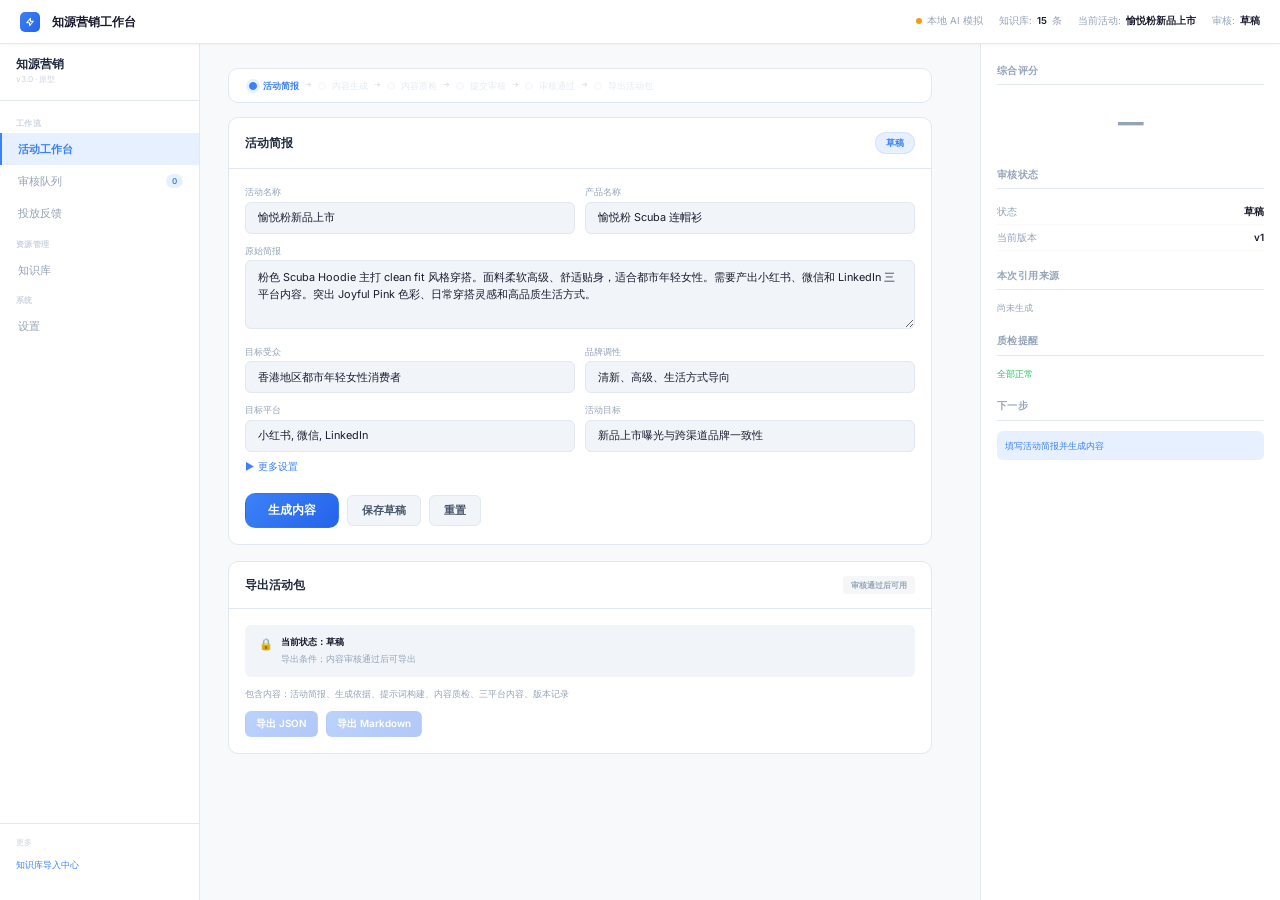
==== index.html @ 6d4da7ae "Add quality optimization regeneration workflow - Show low-score guidance when generated content scor" ====
<!DOCTYPE html>
<html lang="zh-CN">
<head>
    <meta charset="UTF-8">
    <meta name="viewport" content="width=device-width, initial-scale=1.0">
    <title>知源营销工作台</title>
    <link rel="preconnect" href="https://fonts.googleapis.com">
    <link rel="preconnect" href="https://fonts.gstatic.com" crossorigin>
    <link href="https://fonts.googleapis.com/css2?family=Inter:wght@300;400;500;600;700;800&display=swap" rel="stylesheet">
    <style>
        *,*::before,*::after{box-sizing:border-box;margin:0;padding:0}
        html{scroll-behavior:smooth}
        body{font-family:'Inter',-apple-system,BlinkMacSystemFont,'PingFang SC','Microsoft YaHei',sans-serif;background:#F8F9FB;color:#1A1A2E;line-height:1.5;-webkit-font-smoothing:antialiased;overflow-x:hidden}
        :root{
            --accent:#3B82F6;--accent-glow:rgba(59,130,246,.12);--accent2:#22C55E;--warn:#F59E0B;--danger:#EF4444;
            --surface:#FFFFFF;--surface2:#F1F5F9;--surface3:#E8ECF1;
            --border:#E2E8F0;--border2:#CBD5E1;
            --text:#1A1A2E;--text2:#475569;--text3:#94A3B8;--text4:#CBD5E1;
            --radius:10px;--radius-sm:6px;--trans:.18s ease;
            --sidebar-w:200px;--topbar-h:44px
        }
        ::-webkit-scrollbar{width:5px}::-webkit-scrollbar-track{background:transparent}::-webkit-scrollbar-thumb{background:#CBD5E1;border-radius:3px}

        /* 布局 */
        .app{display:flex;min-height:100vh}
        .sidebar{width:var(--sidebar-w);background:var(--surface);border-right:1px solid var(--border);position:fixed;top:var(--topbar-h);left:0;bottom:0;z-index:50;overflow-y:auto;padding:12px 0;display:flex;flex-direction:column}
        .main-area{margin-left:var(--sidebar-w);margin-top:var(--topbar-h);flex:1;min-height:calc(100vh - var(--topbar-h));display:flex}
        .workspace{flex:1;padding:24px 28px;overflow-y:auto;max-width:calc(100vw - var(--sidebar-w) - 320px)}
        .right-panel{width:300px;background:var(--surface);border-left:1px solid var(--border);padding:20px 16px;overflow-y:auto;position:fixed;top:var(--topbar-h);right:0;bottom:0;z-index:50}

        /* 顶栏 */
        .topbar{position:fixed;top:0;left:0;right:0;height:var(--topbar-h);background:rgba(255,255,255,.94);backdrop-filter:blur(12px);border-bottom:1px solid var(--border);box-shadow:0 1px 3px rgba(0,0,0,.04);z-index:100;display:flex;align-items:center;padding:0 20px;justify-content:space-between}
        .topbar-left{display:flex;align-items:center;gap:12px}
        .topbar-logo{width:20px;height:20px;border-radius:5px;background:linear-gradient(135deg,#3B82F6,#2563EB);display:flex;align-items:center;justify-content:center;flex-shrink:0}
        .topbar-title{font-size:.75rem;font-weight:700;color:#1A1A2E;white-space:nowrap}
        .topbar-stat{font-size:.6rem;color:var(--text3);display:flex;align-items:center;gap:5px;white-space:nowrap}
        .topbar-stat b{color:var(--text);font-weight:600}
        .dot{width:6px;height:6px;border-radius:50%;flex-shrink:0}
        .dot.green{background:var(--accent2)}.dot.yellow{background:var(--warn)}.dot.blue{background:var(--accent)}

        /* 侧边栏 */
        .sidebar-brand{padding:0 16px 14px;border-bottom:1px solid var(--border);margin-bottom:8px}
        .sidebar-brand .name{font-size:.72rem;font-weight:700;color:#1E293B}
        .sidebar-brand .ver{font-size:.52rem;color:var(--text4)}
        .nav-section-label{font-size:.5rem;color:var(--text4);text-transform:uppercase;letter-spacing:.06em;padding:8px 16px 4px;font-weight:600}
        .nav-item{display:flex;align-items:center;gap:8px;padding:8px 16px;font-size:.68rem;color:var(--text3);cursor:pointer;transition:all var(--trans);border-left:2px solid transparent;user-select:none;text-decoration:none}
        .nav-item:hover{color:var(--text);background:rgba(0,0,0,.03)}
        .nav-item.active{color:var(--accent);background:var(--accent-glow);border-left-color:var(--accent);font-weight:600}
        .nav-badge{font-size:.5rem;background:var(--accent-glow);color:var(--accent);padding:1px 6px;border-radius:8px;margin-left:auto;font-weight:600}

        /* 卡片 */
        .card{background:var(--surface);border:1px solid var(--border);border-radius:var(--radius);margin-bottom:16px}
        .card-header{padding:14px 16px;border-bottom:1px solid var(--border);display:flex;align-items:center;justify-content:space-between;gap:10px}
        .card-title{font-size:.72rem;font-weight:700;color:#1E293B}
        .card-subtitle{font-size:.58rem;color:var(--text3)}
        .card-body{padding:16px}

        /* 按钮 */
        .btn{display:inline-flex;align-items:center;gap:5px;padding:7px 14px;border-radius:var(--radius-sm);font-size:.68rem;font-weight:600;cursor:pointer;border:1px solid var(--border);background:var(--surface2);color:var(--text2);transition:all var(--trans);font-family:inherit;white-space:nowrap}
        .btn:hover{border-color:var(--border2);color:#1E293B}
        .btn-primary{background:linear-gradient(135deg,#3B82F6,#2563EB);border-color:transparent;color:#fff}
        .btn-primary:hover{box-shadow:0 4px 16px rgba(59,130,246,.3)}
        .btn-green{background:linear-gradient(135deg,#22C55E,#16A34A);border-color:transparent;color:#fff}
        .btn-green:hover{box-shadow:0 4px 16px rgba(34,197,94,.3)}
        .btn-danger{background:rgba(239,68,68,.08);border-color:rgba(239,68,68,.15);color:#EF4444}
        .btn-danger:hover{background:rgba(239,68,68,.15);color:#DC2626}
        .btn-sm{padding:5px 10px;font-size:.62rem}
        .btn:disabled{opacity:.35;pointer-events:none}

        /* 输入框 */
        .inp{width:100%;background:var(--surface2);border:1px solid var(--border);border-radius:var(--radius-sm);padding:8px 12px;font-size:.68rem;color:var(--text);font-family:inherit;outline:none;transition:all var(--trans)}
        .inp:focus{border-color:var(--accent);box-shadow:0 0 0 3px var(--accent-glow)}
        .inp::placeholder{color:var(--text4)}
        textarea.inp{resize:vertical;line-height:1.55}
        select.inp{cursor:pointer}

        /* 标签 */
        .pill{display:inline-flex;align-items:center;gap:4px;padding:3px 10px;border-radius:12px;font-size:.58rem;font-weight:600}
        .pill-green{color:var(--accent2);background:rgba(34,197,94,.08);border:1px solid rgba(34,197,94,.12)}
        .pill-yellow{color:var(--warn);background:rgba(245,158,11,.08);border:1px solid rgba(245,158,11,.12)}
        .pill-red{color:var(--danger);background:rgba(239,68,68,.08);border:1px solid rgba(239,68,68,.12)}
        .pill-blue{color:var(--accent);background:var(--accent-glow);border:1px solid rgba(59,130,246,.12)}

        /* 统计 */
        .stat-grid{display:grid;grid-template-columns:repeat(4,1fr);gap:10px}
        .stat-card{background:var(--surface2);border:1px solid var(--border);border-radius:var(--radius-sm);padding:12px;text-align:center}
        .stat-val{font-size:1.3rem;font-weight:800}
        .stat-lbl{font-size:.52rem;color:var(--text3);text-transform:uppercase;letter-spacing:.04em;margin-top:2px}

        /* ========== 平台化输出卡片 ========== */
        .output-grid{display:grid;grid-template-columns:repeat(3,1fr);gap:14px}

        /* 小红书 - 笔记卡片 */
        .plat-card{border-radius:var(--radius);overflow:hidden;border:1px solid var(--border);background:var(--surface);transition:all var(--trans)}
        .plat-card:hover{border-color:var(--border2);box-shadow:0 2px 12px rgba(0,0,0,.04)}
        .plat-card-xhs{border-top:3px solid #FF2442}
        .plat-card-wx{border-top:3px solid #07C160}
        .plat-card-li{border-top:3px solid #0A66C2}
        .plat-hd{display:flex;align-items:center;gap:8px;padding:12px 14px 8px;font-size:.68rem;font-weight:700}
        .plat-badge{font-size:.5rem;padding:2px 6px;border-radius:4px;font-weight:600}
        .plat-card-xhs .plat-badge{background:rgba(255,36,66,.08);color:#FF6B81}
        .plat-card-wx .plat-badge{background:rgba(7,193,96,.08);color:#34D058}
        .plat-card-li .plat-badge{background:rgba(10,102,194,.08);color:#58A6FF}
        .plat-body{padding:6px 14px 12px;font-size:.62rem;line-height:1.65;color:var(--text2)}
        .plat-title{font-size:.75rem;font-weight:700;color:#1E293B;margin-bottom:8px;line-height:1.35}
        .plat-text{white-space:pre-line}
        .plat-tags{display:flex;flex-wrap:wrap;gap:4px;margin-top:10px;padding-top:10px;border-top:1px solid var(--border)}
        .plat-tags span{font-size:.5rem;padding:2px 7px;border-radius:4px}
        .plat-card-xhs .plat-tags span{color:#FF6B81;background:rgba(255,36,66,.05)}
        .plat-card-wx .plat-tags span{color:#34D058;background:rgba(7,193,96,.05)}
        .plat-card-li .plat-tags span{color:#58A6FF;background:rgba(10,102,194,.05)}
        .plat-ft{padding:8px 14px;border-top:1px solid var(--border);font-size:.52rem;color:var(--text4);display:flex;justify-content:space-between;align-items:center}

        /* 微信特有 - 导读样式 */
        .plat-lead{font-size:.58rem;color:var(--text3);font-style:italic;margin-bottom:8px;padding:6px 8px;background:var(--surface2);border-radius:4px;border-left:2px solid #07C160}

        /* 证据表格 */
        .ev-table{width:100%;font-size:.58rem;border-collapse:collapse}
        .ev-table th{text-align:left;padding:6px 8px;color:var(--text3);font-weight:600;border-bottom:1px solid var(--border);font-size:.52rem;text-transform:uppercase;letter-spacing:.03em;background:var(--surface2)}
        .ev-table td{padding:6px 8px;border-bottom:1px solid rgba(0,0,0,.04);color:var(--text2)}
        .ev-table tr:hover td{background:rgba(0,0,0,.015)}
        .ev-cat{display:inline-block;padding:1px 6px;border-radius:3px;font-size:.5rem;font-weight:600}

        /* 时间线 */
        .tl-item{display:flex;gap:10px;padding:8px 0;border-bottom:1px solid rgba(0,0,0,.04);font-size:.6rem}
        .tl-time{color:var(--text4);min-width:42px;font-family:monospace}
        .tl-msg{color:var(--text2);flex:1}

        /* 右侧面板 */
        .rp-section{margin-bottom:18px}
        .rp-title{font-size:.6rem;font-weight:700;color:var(--text3);text-transform:uppercase;letter-spacing:.05em;margin-bottom:10px;padding-bottom:6px;border-bottom:1px solid var(--border)}
        .rp-row{display:flex;justify-content:space-between;align-items:center;padding:5px 0;font-size:.62rem;border-bottom:1px solid rgba(0,0,0,.02)}
        .rp-label{color:var(--text3)}.rp-value{color:var(--text);font-weight:600}
        .rp-score-lg{font-size:1.6rem;font-weight:800;text-align:center;padding:8px 0}
        .rp-advice{font-size:.56rem;color:var(--accent);padding:8px;background:var(--accent-glow);border-radius:6px;line-height:1.5;margin-top:8px}

        /* 内容质检 - 处理结果表格 */
        .gr-table{width:100%;font-size:.58rem;border-collapse:collapse}
        .gr-table th{text-align:left;padding:6px 8px;color:var(--text3);font-weight:600;border-bottom:1px solid var(--border);font-size:.5rem;text-transform:uppercase;letter-spacing:.03em;background:var(--surface2)}
        .gr-table td{padding:7px 8px;border-bottom:1px solid rgba(0,0,0,.04);color:var(--text2);line-height:1.45}
        .gr-sev{display:inline-block;padding:2px 6px;border-radius:3px;font-size:.48rem;font-weight:700}
        .gr-sev-high{background:rgba(239,68,68,.1);color:#EF4444}
        .gr-sev-mid{background:rgba(245,158,11,.1);color:#F59E0B}
        .gr-sev-low{background:rgba(59,130,246,.1);color:#3B82F6}
        .gr-status{display:inline-block;padding:2px 6px;border-radius:3px;font-size:.48rem;font-weight:600}
        .gr-status-resolved{background:rgba(34,197,94,.08);color:#22C55E}
        .gr-status-mitigated{background:rgba(245,158,11,.08);color:#F59E0B}
        .gr-status-high{background:rgba(239,68,68,.08);color:#EF4444}

        /* Prompt 面板 */
        .prompt-block{background:rgba(0,0,0,.03);border:1px solid var(--border);border-radius:var(--radius-sm);padding:12px 14px;font-family:'SF Mono','Fira Code',monospace;font-size:.6rem;line-height:1.7;color:var(--text3);max-height:300px;overflow-y:auto;white-space:pre-wrap}

        /* 视觉占位 */
        .vis-sim-badge{display:inline-block;padding:3px 8px;border-radius:4px;font-size:.48rem;font-weight:600;background:rgba(59,130,246,.08);color:#60A5FA;border:1px solid rgba(59,130,246,.15)}
        .vis-placeholder{border-radius:var(--radius-sm);background:linear-gradient(135deg,var(--surface2),var(--surface3));display:flex;align-items:center;justify-content:center;aspect-ratio:3/4;overflow:hidden;position:relative;margin-bottom:10px}
        .vis-placeholder.wide{aspect-ratio:16/9}
        .vis-inner{text-align:center;padding:20px}
        .vis-svg{width:60px;height:60px;margin:0 auto 10px;opacity:.25}
        .vis-label{font-size:.6rem;font-weight:600;color:var(--text3)}
        .vis-desc{font-size:.5rem;color:var(--text4);margin-top:4px}

        /* Toast */
        .toast{position:fixed;bottom:24px;left:50%;transform:translateX(-50%);background:#1E293B;color:#F1F5F9;border:1px solid var(--border);padding:10px 22px;border-radius:8px;font-size:.72rem;font-weight:500;z-index:999;box-shadow:0 8px 28px rgba(0,0,0,.4);animation:toastIn .3s ease}
        @keyframes toastIn{from{opacity:0;transform:translateX(-50%) translateY(12px)}to{opacity:1;transform:translateX(-50%) translateY(0)}}

        .hidden{display:none!important}

        /* 折叠面板 */
        .collapse-toggle{cursor:pointer;display:flex;align-items:center;gap:6px;font-size:.65rem;font-weight:600;color:var(--accent);padding:8px 0;user-select:none;transition:color var(--trans)}
        .collapse-toggle:hover{color:#2563EB}
        .collapse-toggle .arrow{transition:transform .2s ease;font-size:.5rem}
        .collapse-toggle.open .arrow{transform:rotate(90deg)}
        .collapse-content{max-height:0;overflow:hidden;transition:max-height .3s ease}
        .collapse-content.open{max-height:2000px}

        /* 更多设置 */
        .more-settings-toggle{font-size:.62rem;color:var(--accent);cursor:pointer;user-select:none;padding:6px 0;display:inline-flex;align-items:center;gap:4px;font-weight:500}
        .more-settings-toggle:hover{color:#2563EB}

        /* 响应式 */
        @media(max-width:1200px){
            .right-panel{transform:translateX(100%);transition:transform .3s ease}
            .right-panel.drawer-open{transform:translateX(0);z-index:150}
            .workspace{max-width:100%}
            .drawer-toggle-btn{display:inline-flex!important}
        }
        @media(max-width:768px){
            .sidebar{display:none}.main-area{margin-left:0}.workspace{padding:16px}
            .output-grid{grid-template-columns:1fr}.stat-grid{grid-template-columns:repeat(2,1fr)}
            .drawer-toggle-btn{display:inline-flex!important}
        }
        .drawer-toggle-btn{display:none;position:fixed;bottom:16px;right:16px;z-index:140;background:var(--accent);color:#fff;border:none;border-radius:20px;padding:10px 18px;font-size:.62rem;font-weight:700;cursor:pointer;box-shadow:0 4px 20px rgba(59,130,246,.3);font-family:inherit}
        .drawer-overlay{display:none;position:fixed;top:0;left:0;right:0;bottom:0;background:rgba(0,0,0,.5);z-index:145}
        .drawer-overlay.open{display:block}

        /* 摘要卡 */
        .summary-strip{display:flex;gap:12px;padding:10px 14px;background:var(--surface2);border-radius:var(--radius-sm);font-size:.6rem;color:var(--text2);align-items:center;flex-wrap:wrap}
        .summary-strip b{color:var(--text)}
        .ev-summary-tag{display:inline-flex;align-items:center;gap:4px}
        .ev-summary-tag b{font-weight:600}
        .ev-summary-sep{color:var(--text4)}

        /* ========== 流程状态条 ========== */
        .flow-bar{display:flex;align-items:center;gap:0;padding:10px 16px;background:var(--surface);border:1px solid var(--border);border-radius:var(--radius);margin-bottom:14px;overflow-x:auto}
        .flow-step{display:flex;align-items:center;gap:6px;white-space:nowrap;font-size:.56rem;color:var(--text4);font-weight:500;padding:0 4px}
        .flow-step .flow-dot{width:8px;height:8px;border-radius:50%;flex-shrink:0;border:1.5px solid var(--border2);background:var(--surface2)}
        .flow-step.done .flow-dot{background:var(--accent2);border-color:var(--accent2)}
        .flow-step.current .flow-dot{background:var(--accent);border-color:var(--accent);box-shadow:0 0 0 3px var(--accent-glow);animation:pulse-dot 1.5s ease infinite}
        .flow-step.current{color:var(--accent);font-weight:700}
        .flow-step.done{color:var(--text2)}
        .flow-step.locked .flow-dot{background:var(--surface2);border-color:var(--border2);opacity:.5}
        .flow-step.locked{opacity:.5}
        @keyframes pulse-dot{0%,100%{box-shadow:0 0 0 3px var(--accent-glow)}50%{box-shadow:0 0 0 6px rgba(59,130,246,.06)}}
        .flow-arrow{color:var(--text4);font-size:.45rem;padding:0 2px;flex-shrink:0}

        /* ========== 提示条 / Alert Banner ========== */
        .alert-banner{display:flex;align-items:center;gap:12px;padding:12px 16px;border-radius:var(--radius-sm);margin-bottom:14px;font-size:.62rem;font-weight:500;line-height:1.5}
        .alert-banner.alert-info{background:rgba(59,130,246,.06);border:1px solid rgba(59,130,246,.15);color:#2563EB}
        .alert-banner.alert-warn{background:rgba(245,158,11,.06);border:1px solid rgba(245,158,11,.15);color:#D97706}
        .alert-banner.alert-success{background:rgba(34,197,94,.06);border:1px solid rgba(34,197,94,.15);color:#16A34A}
        .alert-banner.alert-danger{background:rgba(239,68,68,.06);border:1px solid rgba(239,68,68,.15);color:#DC2626}
        .alert-banner .alert-icon{font-size:.8rem;flex-shrink:0}
        .alert-banner .alert-text{flex:1}
        .alert-banner .alert-actions{display:flex;gap:6px;flex-shrink:0}

        /* ========== 审核操作区（嵌入式） ========== */
        .review-inline{border:1px solid var(--warn);border-left:3px solid var(--warn);background:rgba(245,158,11,.03);border-radius:var(--radius-sm);padding:14px 16px;margin-top:14px}
        .review-inline.approved{border-color:var(--accent2);border-left-color:var(--accent2);background:rgba(34,197,94,.03)}
        .review-inline.rejected{border-color:var(--danger);border-left-color:var(--danger);background:rgba(239,68,68,.03)}

        /* ========== 导出说明区 ========== */
        .export-condition{display:flex;align-items:flex-start;gap:8px;padding:10px 14px;background:var(--surface2);border-radius:var(--radius-sm);font-size:.58rem;color:var(--text3);margin-bottom:10px;line-height:1.6}
        .export-condition .ec-icon{font-size:.7rem;flex-shrink:0;margin-top:1px}
        .export-lock-badge{display:inline-flex;align-items:center;gap:4px;padding:3px 8px;border-radius:4px;font-size:.5rem;font-weight:600;background:rgba(148,163,184,.1);color:var(--text3);margin-left:8px}

        /* ========== 主按钮区域 ========== */
        .cta-bar{display:flex;gap:8px;align-items:center;flex-wrap:wrap;margin-top:14px}
        .btn-lg{padding:9px 22px;font-size:.72rem;font-weight:700;border-radius:var(--radius)}
    </style>
</head>
<body>
<div class="app" id="app">

<!-- ====== 顶栏：精简到4个关键信息 ====== -->
<header class="topbar">
    <div class="topbar-left">
        <div class="topbar-logo"><svg width="10" height="10" fill="none" stroke="#fff" stroke-width="2.5" viewBox="0 0 24 24"><path stroke-linecap="round" stroke-linejoin="round" d="M13 10V3L4 14h7v7l9-11h-7z"/></svg></div>
        <span class="topbar-title">知源营销工作台</span>
    </div>
    <div style="display:flex;align-items:center;gap:16px">
        <span class="topbar-stat"><span class="dot green" id="connDot"></span> <span id="connLabel">知识增强模式</span></span>
        <span class="topbar-stat">知识库: <b id="kbCount">30</b> 条</span>
        <span class="topbar-stat">当前活动: <b id="topCampaignName">愉悦粉新品上市</b></span>
        <span class="topbar-stat">审核: <b id="topReviewStatus">草稿</b></span>
    </div>
</header>

<!-- ====== 侧边导航：5个一级入口 ====== -->
<nav class="sidebar" id="sidebar">
    <div class="sidebar-brand"><div class="name">知源营销</div><div class="ver">v3.0 · 原型</div></div>

    <div class="nav-section-label">工作流</div>
    <div class="nav-item active" data-view="workspace">活动工作台</div>
    <div class="nav-item" data-view="review">审核队列<span class="nav-badge" id="reviewBadge">0</span></div>
    <div class="nav-item" data-view="performance">投放反馈</div>
    <div class="nav-section-label">资源管理</div>
    <div class="nav-item" data-view="knowledge">知识库</div>
    <div class="nav-section-label">系统</div>
    <div class="nav-item" data-view="settings">设置</div>

    <div style="margin-top:auto;padding:12px 16px;border-top:1px solid var(--border);">
        <div style="font-size:.5rem;color:var(--text4);margin-bottom:6px">更多</div>
        <a href="import.html" style="color:var(--accent);text-decoration:none;font-size:.58rem;font-weight:500;display:block;padding:4px 0">知识库导入中心</a>
    </div>
</nav>

<!-- ====== 主工作区 ====== -->
<div class="main-area">
<div class="workspace" id="workspace">

    <!-- ========== 视图：活动工作台（首屏） ========== -->
    <section id="view-workspace">

        <!-- 流程状态条 -->
        <div class="flow-bar" id="flowBar">
            <div class="flow-step current" data-step="brief"><span class="flow-dot"></span>活动简报</div><span class="flow-arrow">→</span>
            <div class="flow-step locked" data-step="generate"><span class="flow-dot"></span>内容生成</div><span class="flow-arrow">→</span>
            <div class="flow-step locked" data-step="quality"><span class="flow-dot"></span>内容质检</div><span class="flow-arrow">→</span>
            <div class="flow-step locked" data-step="review"><span class="flow-dot"></span>提交审核</div><span class="flow-arrow">→</span>
            <div class="flow-step locked" data-step="approve"><span class="flow-dot"></span>审核通过</div><span class="flow-arrow">→</span>
            <div class="flow-step locked" data-step="export"><span class="flow-dot"></span>导出活动包</div>
        </div>

        <!-- 生成后提示条 -->
        <div class="alert-banner alert-info" id="alertBanner" style="display:none">
            <span class="alert-icon">&#9432;</span>
            <div class="alert-text" id="alertText">内容已生成，正在等待提交审核。请先完成内容质检确认，再提交审核。审核通过后才可以导出活动包。</div>
            <div class="alert-actions" id="alertActions">
                <button class="btn btn-sm" onclick="document.getElementById('cardGuardrails').scrollIntoView({behavior:'smooth'})">查看内容质检</button>
                <button class="btn btn-primary btn-sm" onclick="submitForReview()" id="btnAlertSubmit">提交审核</button>
            </div>
        </div>

        <!-- 活动简报 - 精简字段 -->
        <div class="card">
            <div class="card-header"><span class="card-title">活动简报</span><span class="pill pill-blue" id="briefStatusPill">草稿</span></div>
            <div class="card-body">
                <!-- 首屏7个核心字段 -->
                <div style="display:grid;grid-template-columns:1fr 1fr;gap:10px">
                    <div><label style="font-size:.56rem;color:var(--text3);margin-bottom:3px;display:block">活动名称</label><input class="inp" id="inpCampaignName" value="愉悦粉新品上市"></div>
                    <div><label style="font-size:.56rem;color:var(--text3);margin-bottom:3px;display:block">产品名称</label><input class="inp" id="inpProduct" value="愉悦粉 Scuba 连帽衫"></div>
                    <div style="grid-column:1/-1"><label style="font-size:.56rem;color:var(--text3);margin-bottom:3px;display:block">原始简报</label><textarea class="inp" id="inpBrief" rows="3">粉色 Scuba Hoodie 主打 clean fit 风格穿搭。面料柔软高级、舒适贴身，适合都市年轻女性。需要产出小红书、微信和 LinkedIn 三平台内容。突出 Joyful Pink 色彩、日常穿搭灵感和高品质生活方式。</textarea></div>
                    <div><label style="font-size:.56rem;color:var(--text3);margin-bottom:3px;display:block">目标受众</label><input class="inp" id="inpAudience" value="香港地区都市年轻女性消费者"></div>
                    <div><label style="font-size:.56rem;color:var(--text3);margin-bottom:3px;display:block">品牌调性</label><input class="inp" id="inpTone" value="清新、高级、生活方式导向"></div>
                    <div><label style="font-size:.56rem;color:var(--text3);margin-bottom:3px;display:block">目标平台</label><input class="inp" id="inpPlatforms" value="小红书, 微信, LinkedIn"></div>
                    <div><label style="font-size:.56rem;color:var(--text3);margin-bottom:3px;display:block">活动目标</label><input class="inp" id="inpGoal" value="新品上市曝光与跨渠道品牌一致性"></div>
                </div>

                <!-- 更多设置 - 折叠 -->
                <div class="more-settings-toggle" onclick="toggleMoreSettings()" id="moreSettingsToggle">
                    <span class="arrow" id="moreSettingsArrow">&#9654;</span> 更多设置
                </div>
                <div class="collapse-content" id="moreSettingsContent">
                    <div style="display:grid;grid-template-columns:1fr 1fr;gap:10px;padding-top:10px">
                        <div><label style="font-size:.56rem;color:var(--text3);margin-bottom:3px;display:block">审核负责人</label><input class="inp" id="inpReviewer" value="品牌经理"></div>
                        <div><label style="font-size:.56rem;color:var(--text3);margin-bottom:3px;display:block">截止时间</label><input class="inp" id="inpDeadline" type="date" value="2026-06-15"></div>
                        <div><label style="font-size:.56rem;color:var(--text3);margin-bottom:3px;display:block">活动负责人</label><input class="inp" id="inpOwner" value="营销运营"></div>
                        <div><label style="font-size:.56rem;color:var(--text3);margin-bottom:3px;display:block">优先级</label><select class="inp" id="inpPriority"><option>低</option><option selected>中</option><option>高</option><option>紧急</option></select></div>
                    </div>
                </div>

                <div class="cta-bar" id="ctaBar">
                    <button class="btn btn-lg btn-primary" onclick="runGenerationAndShowResults()" id="btnMainCTA">生成内容</button>
                    <button class="btn" onclick="saveDraft()">保存草稿</button>
                    <button class="btn" onclick="resetCampaign()">重置</button>
                </div>
            </div>
        </div>

        <!-- 生成依据摘要（生成内容后显示） -->
        <div class="card" id="cardEvidenceSummary" style="display:none">
            <div class="card-header">
                <span class="card-title">生成依据</span>
                <span class="card-subtitle" id="evSummaryShort">—</span>
            </div>
            <div class="card-body" style="padding:12px 16px">
                <div style="font-size:.72rem;font-weight:700;color:#1E293B;margin-bottom:6px" id="evSummaryMain">本次使用知识库记录：— 条</div>
                <div class="summary-strip" id="evSummaryStrip"></div>
                <div class="collapse-toggle" onclick="toggleEvidenceDetail()" id="evToggle">
                    <span class="arrow" id="evArrow">&#9654;</span> 查看生成依据
                </div>
                <div class="collapse-content" id="evDetailContent">
                    <div style="max-height:400px;overflow-y:auto;margin-top:8px">
                        <table class="ev-table" id="evTable"><thead><tr><th>排序</th><th>记录编号</th><th>分类</th><th>字段</th><th>内容</th><th>可信度</th><th>相关度分数</th></tr></thead><tbody></tbody></table>
                    </div>
                </div>
            </div>
        </div>

        <!-- 提示词构建摘要（默认折叠） -->
        <div class="card" id="cardPromptSummary" style="display:none">
            <div class="card-header"><span class="card-title">提示词构建</span></div>
            <div class="card-body" style="padding:12px 16px">
                <div style="font-size:.62rem;color:var(--text2);margin-bottom:6px">提示词已构建 — 使用了 <b id="promptCatCount">5</b> 类信息：产品信息、品牌规则、目标受众、平台规则、合规规则</div>
                <div class="collapse-toggle" onclick="togglePromptDetail()" id="promptToggle">
                    <span class="arrow" id="promptArrow">&#9654;</span> 查看结构化提示词
                </div>
                <div class="collapse-content" id="promptDetailContent">
                    <div class="prompt-block" id="promptDisplay" style="margin-top:8px">—</div>
                </div>
            </div>
        </div>

        <!-- 多平台内容输出 - 平台化卡片 -->
        <div class="card" id="cardOutputs" style="display:none">
            <div class="card-header"><span class="card-title">多平台内容输出</span><span class="card-subtitle" id="genSource"></span></div>
            <div class="card-body">
                <div class="output-grid">
                    <!-- 小红书 - 笔记卡片 -->
                    <div class="plat-card plat-card-xhs">
                        <div class="plat-hd">
                            <span style="color:#FF2442">&#9632;</span> 小红书
                            <span class="plat-badge" style="margin-left:auto">笔记</span>
                        </div>
                        <div class="plat-body">
                            <div class="vis-placeholder" id="xhsImgWrap" style="display:none">
                                <div class="vis-inner"><div class="vis-svg"><svg viewBox="0 0 60 60" fill="none"><rect x="5" y="5" width="50" height="50" rx="8" stroke="#FF6B81" stroke-width="1.5" stroke-dasharray="3"/><text x="30" y="35" text-anchor="middle" fill="#FF6B81" font-size="8">XHS</text></svg></div><div class="vis-label">视觉提示词模拟</div><div class="vis-desc">产品轮廓占位 — 非真实图片</div></div>
                            </div>
                            <div class="plat-title" id="xhsTitle">—</div>
                            <div class="plat-text" id="xhsBody">点击"生成内容"开始创作。</div>
                            <div class="plat-tags" id="xhsTags"></div>
                        </div>
                        <div class="plat-ft">
                            <span id="xhsSources">本次引用来源：—</span>
                            <span style="color:#FF6B81;font-weight:600" id="xhsScore">—</span>
                        </div>
                    </div>

                    <!-- 微信 - 文章预览卡片 -->
                    <div class="plat-card plat-card-wx">
                        <div class="plat-hd">
                            <span style="color:#07C160">&#9632;</span> 微信
                            <span class="plat-badge" style="margin-left:auto">文章</span>
                        </div>
                        <div class="plat-body">
                            <div class="vis-placeholder wide" id="wxImgWrap" style="display:none">
                                <div class="vis-inner"><div class="vis-svg"><svg viewBox="0 0 60 60" fill="none"><rect x="5" y="5" width="50" height="50" rx="8" stroke="#07C160" stroke-width="1.5" stroke-dasharray="3"/><text x="30" y="35" text-anchor="middle" fill="#07C160" font-size="8">WX</text></svg></div><div class="vis-label">视觉提示词模拟</div><div class="vis-desc">封面视觉方向 — 非真实图片</div></div>
                            </div>
                            <div class="plat-title" id="wxTitle">—</div>
                            <div class="plat-lead" id="wxLead">—</div>
                            <div class="plat-text" id="wxBody">点击"生成内容"开始创作。</div>
                            <div class="plat-tags" id="wxTags"></div>
                        </div>
                        <div class="plat-ft">
                            <span id="wxSources">本次引用来源：—</span>
                            <span style="color:#07C160;font-weight:600" id="wxScore">—</span>
                        </div>
                    </div>

                    <!-- LinkedIn - 信息流帖子 -->
                    <div class="plat-card plat-card-li">
                        <div class="plat-hd">
                            <span style="color:#0A66C2">&#9632;</span> LinkedIn
                            <span class="plat-badge" style="margin-left:auto">帖子</span>
                        </div>
                        <div class="plat-body">
                            <div class="vis-placeholder wide" id="liImgWrap" style="display:none">
                                <div class="vis-inner"><div class="vis-svg"><svg viewBox="0 0 60 60" fill="none"><rect x="5" y="5" width="50" height="50" rx="8" stroke="#0A66C2" stroke-width="1.5" stroke-dasharray="3"/><text x="30" y="35" text-anchor="middle" fill="#0A66C2" font-size="8">LI</text></svg></div><div class="vis-label">视觉提示词模拟</div><div class="vis-desc">品牌视觉方向 — 非真实图片</div></div>
                            </div>
                            <div class="plat-title" id="liTitle">—</div>
                            <div class="plat-text" id="liBody">点击"生成内容"开始创作。</div>
                            <div class="plat-tags" id="liTags"></div>
                        </div>
                        <div class="plat-ft">
                            <span id="liSources">本次引用来源：—</span>
                            <span style="color:#0A66C2;font-weight:600" id="liScore">—</span>
                        </div>
                    </div>
                </div>
            </div>
        </div>

        <!-- 视觉提示词模拟 -->
        <div class="card" id="cardVisual" style="display:none">
            <div class="card-header">
                <span class="card-title">视觉提示词模拟</span>
                <span class="vis-sim-badge">原型 — 非真实图片生成</span>
            </div>
            <div class="card-body">
                <div style="font-size:.52rem;color:var(--text4);margin-bottom:10px">当前原型生成的是设计师可用的视觉简报，不是真实图片生成。</div>
                <div style="display:grid;grid-template-columns:1fr 1fr;gap:12px;font-size:.52rem">
                    <div>
                        <div style="font-weight:700;color:#1E293B;margin-bottom:4px">产品锚点</div>
                        <div style="color:var(--text3);margin-bottom:10px" id="visAnchor">—</div>
                        <div style="font-weight:700;color:#FF6B81;margin-bottom:4px">SDXL 提示词</div>
                        <div style="color:var(--text3);line-height:1.6" id="sdxlPrompt">—</div>
                        <div style="margin-top:8px;font-weight:700;color:#FBBF24;margin-bottom:4px">反向提示词</div>
                        <div style="color:var(--text4);line-height:1.6" id="negPrompt">—</div>
                    </div>
                    <div>
                        <div style="font-weight:700;color:#58A6FF;margin-bottom:4px">视觉控制规则 (ControlNet)</div>
                        <div style="color:var(--text3);line-height:1.6;margin-bottom:10px" id="cnPrompt">—</div>
                        <div style="font-weight:700;color:#A78BFA;margin-bottom:4px">平台视觉方向</div>
                        <div style="color:var(--text4);line-height:1.6" id="visDirections">—</div>
                    </div>
                </div>
            </div>
        </div>

        <!-- 内容质检 - 升级为处理结果表格 -->
        <div class="card" id="cardGuardrails" style="display:none">
            <div class="card-header"><span class="card-title">内容质检</span><span class="pill" id="guardStatus">检查中...</span></div>
            <div class="card-body">
                <table class="gr-table" id="guardrailTable">
                    <thead><tr><th>问题</th><th>风险等级</th><th>检测位置</th><th>系统处理</th><th>人工处理建议</th><th>状态</th></tr></thead>
                    <tbody></tbody>
                </table>
                <div style="font-size:.5rem;color:var(--text4);border-top:1px solid var(--border);padding-top:10px;margin-top:8px" id="guardSummary"></div>
            </div>
        </div>

        <!-- 版本记录 -->
        <div class="card" id="cardVersion" style="display:none">
            <div class="card-header"><span class="card-title">版本记录</span><span class="card-subtitle">当前：v<span id="currentVersion">1</span></span></div>
            <div class="card-body">
                <div id="versionHistory"></div>
                <div style="margin-top:12px;font-size:.6rem;font-weight:700;color:var(--text2);margin-bottom:6px">操作记录</div>
                <div id="timeline"></div>
            </div>
        </div>

        <!-- 审核操作区（嵌入式，提交审核后出现） -->
        <div class="review-inline" id="reviewInline" style="display:none">
            <div style="display:flex;align-items:center;justify-content:space-between;margin-bottom:10px">
                <span style="font-size:.65rem;font-weight:700" id="reviewInlineTitle">审核操作区</span>
                <span class="pill" id="reviewInlinePill">待审核</span>
            </div>
            <div style="font-size:.58rem;color:var(--text3);margin-bottom:10px" id="reviewInlineMsg">等待审核负责人操作</div>
            <div style="display:flex;gap:6px;flex-wrap:wrap" id="reviewInlineBtns">
                <button class="btn btn-green btn-sm" onclick="approveContent()" id="btnInlineApprove">审核通过</button>
                <button class="btn btn-danger btn-sm" onclick="rejectContent()" id="btnInlineReject">驳回修改</button>
                <button class="btn btn-sm" onclick="requestRevision()" id="btnInlineRevise">要求修订</button>
                <button class="btn btn-sm" onclick="regenerateXHS()">重新生成小红书</button>
                <button class="btn btn-sm" onclick="regenerateWeChat()">重新生成微信</button>
                <button class="btn btn-sm" onclick="regenerateLinkedIn()">重新生成领英</button>
            </div>
        </div>

        <!-- 导出活动包 -->
        <div class="card" id="cardExport">
            <div class="card-header">
                <span class="card-title">导出活动包</span>
                <span class="export-lock-badge" id="exportLockBadge">审核通过后可用</span>
            </div>
            <div class="card-body">
                <div class="export-condition" id="exportCondition">
                    <span class="ec-icon" id="ecIcon">&#128274;</span>
                    <div>
                        <div style="font-weight:600;color:var(--text);margin-bottom:2px">当前状态：<span id="ecStatus">待审核</span></div>
                        <div id="ecDetail">导出条件：内容审核通过后可导出</div>
                    </div>
                </div>
                <div style="font-size:.58rem;color:var(--text3);margin-bottom:10px">包含内容：活动简报、生成依据、提示词构建、内容质检、三平台内容、版本记录</div>
                <div style="display:flex;gap:8px">
                    <button class="btn btn-primary btn-sm" onclick="exportAsJSON()" id="btnExportJSON" disabled>导出 JSON</button>
                    <button class="btn btn-primary btn-sm" onclick="exportAsMarkdown()" id="btnExportMD" disabled>导出 Markdown</button>
                </div>
                <div id="exportPreview" style="margin-top:12px;max-height:300px;overflow-y:auto;font-family:monospace;font-size:.55rem;color:var(--text3);background:var(--surface2);border-radius:var(--radius-sm);padding:12px;display:none"></div>
            </div>
        </div>

    </section>

    <!-- ========== 视图：知识库管理 ========== -->
    <section id="view-knowledge" class="hidden">
        <div class="card">
            <div class="card-header"><span class="card-title">知识库管理</span><span class="card-subtitle">管理检索增强生成所用的结构化知识记录</span><button class="btn btn-sm" onclick="location.href='import.html'">打开导入中心</button></div>
            <div class="card-body">
                <div class="stat-grid" id="kbOverview"></div>
                <div style="margin-top:14px">
                    <input class="inp" id="kbSearch" placeholder="按字段 / 内容 / 来源搜索..." oninput="renderKBTable()" style="margin-bottom:10px">
                    <div style="display:flex;gap:6px;flex-wrap:wrap;margin-bottom:10px;align-items:center" id="kbCatFilters"></div>
                    <div style="display:flex;gap:6px;margin-bottom:10px">
                        <select class="inp" id="kbConfFilter" onchange="renderKBTable()" style="width:auto;font-size:.55rem"><option value="all">全部可信度</option><option value="high">高 (0.9+)</option><option value="mid">中 (0.7-0.9)</option><option value="low">低 (&lt;0.7)</option></select>
                        <select class="inp" id="kbSortBy" onchange="renderKBTable()" style="width:auto;font-size:.55rem"><option value="weight">按权重排序</option><option value="used">按使用次数排序</option><option value="confidence">按可信度排序</option><option value="id">按编号排序</option></select>
                    </div>
                    <div style="max-height:400px;overflow-y:auto">
                        <table class="ev-table" id="kbTable"><thead><tr><th>编号</th><th>分类</th><th>字段</th><th>内容</th><th>可信度</th><th>权重</th><th>使用次数</th></tr></thead><tbody></tbody></table>
                    </div>
                </div>
            </div>
        </div>
    </section>

    <!-- ========== 视图：审核队列 ========== -->
    <section id="view-review" class="hidden">
        <div class="card">
            <div class="card-header"><span class="card-title">审核队列</span><span class="pill" id="reviewPill">草稿</span></div>
            <div class="card-body" id="reviewQueue">
                <p style="font-size:.65rem;color:var(--text3);text-align:center;padding:20px">暂无待审核内容。请先在活动工作台中生成内容并提交审核。</p>
            </div>
        </div>
        <div class="card hidden" id="cardReview">
            <div class="card-header"><span class="card-title">审核操作</span></div>
            <div class="card-body">
                <div style="font-size:.58rem;color:var(--text3);margin-bottom:10px;padding:8px 10px;background:var(--surface2);border-radius:6px;line-height:1.8" id="reviewContext">
                    <div>当前活动：<b>愉悦粉新品上市</b></div>
                    <div>来源：<b>活动工作台生成内容</b></div>
                    <div>当前状态：<b id="reviewCtxStatus">草稿</b></div>
                    <div>下一步：<b id="reviewCtxNext">先生成内容，再提交审核</b></div>
                </div>
                <div style="display:flex;gap:8px;flex-wrap:wrap;margin-bottom:14px">
                    <button class="btn btn-green" onclick="approveContent()" id="btnApprove2" disabled>通过</button>
                    <button class="btn btn-danger" onclick="rejectContent()" id="btnReject2" disabled>驳回</button>
                    <button class="btn" onclick="requestRevision()" id="btnRevise" disabled>要求修订</button>
                    <button class="btn btn-sm" onclick="regenerateXHS()">重新生成小红书</button>
                    <button class="btn btn-sm" onclick="regenerateWeChat()">重新生成微信</button>
                    <button class="btn btn-sm" onclick="regenerateLinkedIn()">重新生成领英</button>
                </div>
                <div id="timelineReview"></div>
                <div id="versionHistoryReview" style="margin-top:12px"></div>
            </div>
        </div>
    </section>

    <!-- ========== 视图：投放反馈 ========== -->
    <section id="view-performance" class="hidden">
        <div class="card">
            <div class="card-header">
                <span class="card-title">投放效果反馈</span>
                <a href="dashboard-zh.html" style="color:var(--accent);text-decoration:none;font-size:.55rem;font-weight:600">查看高级数据看板</a>
            </div>
            <div class="card-body">
                <div class="stat-grid" style="margin-bottom:14px">
                    <div class="stat-card"><div class="stat-val" style="color:#FF6B81">12.5%</div><div class="stat-lbl">小红书互动率</div></div>
                    <div class="stat-card"><div class="stat-val" style="color:#07C160">8.4%</div><div class="stat-lbl">微信阅读率</div></div>
                    <div class="stat-card"><div class="stat-val" style="color:#0A66C2">6.2%</div><div class="stat-lbl">LinkedIn 互动率</div></div>
                    <div class="stat-card"><div class="stat-val" style="color:#A78BFA">90</div><div class="stat-lbl">平均品牌评分</div></div>
                </div>
                <table class="ev-table" id="perfTable"></table>
                <div style="margin-top:12px;font-size:.6rem;color:var(--text3);border-top:1px solid var(--border);padding-top:10px">
                    点击 <b>沉淀为知识库案例</b> 将高表现内容回写至知识库，供未来检索使用。
                </div>
            </div>
        </div>
    </section>

    <!-- ========== 视图：设置 ========== -->
    <section id="view-settings" class="hidden">
        <div class="card">
            <div class="card-header"><span class="card-title">系统设置</span></div>
            <div class="card-body" style="font-size:.62rem;color:var(--text3);line-height:2">
                <div><b style="color:var(--text)">版本：</b> v3.0 原型</div>
                <div><b style="color:var(--text)">存储方式：</b> <span id="setStorage">本地存储</span></div>
                <div><b style="color:var(--text)">知识库记录数：</b> <span id="setKbCount">30</span></div>
                <div><b style="color:var(--text)">运行模式：</b> 本地 AI 模拟（无真实 API 调用）</div>
                <div><b style="color:var(--text)">检索方式：</b> 关键词 + 加权匹配（RAG 模拟）</div>
                <div style="margin-top:12px"><button class="btn btn-danger btn-sm" onclick="clearAllData()">重置全部数据</button></div>
            </div>
        </div>
    </section>

</div><!-- /workspace -->

<!-- ====== 右侧面板：只放决策信息 ====== -->
<aside class="right-panel" id="rightPanel">
    <div class="rp-section">
        <div class="rp-title">综合评分</div>
        <div class="rp-score-lg" id="rpOverall" style="color:var(--text3)">—</div>
        <div class="rp-advice hidden" id="rpQualityAdvice"></div>
        <div style="display:flex;gap:6px;margin-top:8px;flex-wrap:wrap" id="rpQualityActions" class="hidden">
            <button class="btn btn-sm" onclick="document.getElementById('cardGuardrails').scrollIntoView({behavior:'smooth'})">查看扣分原因</button>
            <button class="btn btn-primary btn-sm" onclick="optimizeAndRegenerate()">优化再生成</button>
        </div>
    </div>
    <div class="rp-section">
        <div class="rp-title">审核状态</div>
        <div class="rp-row"><span class="rp-label">状态</span><span class="rp-value" id="rpStatus">草稿</span></div>
        <div class="rp-row"><span class="rp-label">当前版本</span><span class="rp-value" id="rpVersion">v1</span></div>
    </div>
    <div class="rp-section">
        <div class="rp-title">本次引用来源</div>
        <div id="rpSources" style="font-size:.55rem;color:var(--text3);line-height:1.8">尚未生成</div>
    </div>
    <div class="rp-section">
        <div class="rp-title">质检提醒</div>
        <div id="rpWarnings" style="font-size:.55rem;color:var(--text3);line-height:1.8">无问题</div>
    </div>
    <div class="rp-section">
        <div class="rp-title">下一步</div>
        <div class="rp-advice" id="rpNextAction">填写活动简报并生成内容</div>
    </div>
</aside>
</div><!-- /main-area -->
<div class="drawer-overlay" id="drawerOverlay" onclick="closeDrawer()"></div>
<button class="drawer-toggle-btn" id="drawerToggleBtn" onclick="toggleDrawer()">查看质量与来源</button>
</div><!-- /app -->

<script>
// ============================================================
//  知源营销工作台 — 核心引擎 v3.0
//  基于知识库的内容生成（RAG 模拟）
// ============================================================

// ====== State ======
let knowledgeRecords = [];
let campaignState = {
    version: 1, reviewStatus: 'draft', timeline: [], versionHistory: [],
    generated: null, ragResults: [], guardrails: {warnings:[]}, metrics: {},
    lastAction: null, lastQualityScores: {}
};
let currentView = 'workspace';
const CAMPAIGN_DRAFT_KEY = 'ai_mops_campaign_draft';
const CAMPAIGNS_KEY = 'ai_mops_campaigns';

function escapeHTML(value){
    return String(value ?? '').replace(/[&<>"'`]/g, ch => ({'&':'&amp;','<':'&lt;','>':'&gt;','"':'&quot;','\'':'&#39;','`':'&#96;'}[ch]));
}

// ====== 默认知识库（兜底数据） ======
const DEFAULT_KB = [
    {id:"P01",category:"product",key:"name",value:"Joyful Pink Scuba Hoodie",source:"产品简报",confidence:0.95,weight:10,last_updated:"2026-06-05",used_count:18,tags:["产品名","核心"]},
    {id:"P02",category:"product",key:"brand",value:"lululemon",source:"品牌门户",confidence:1.0,weight:10,last_updated:"2026-06-05",used_count:25,tags:["品牌","核心"]},
    {id:"P03",category:"product",key:"color",value:"Joyful Pink (灰调柔和粉)",source:"产品简报",confidence:0.95,weight:8,last_updated:"2026-06-05",used_count:15,tags:["颜色","核心"]},
    {id:"P04",category:"product",key:"category",value:"运动休闲 / 生活态度连帽衫",source:"产品目录",confidence:0.9,weight:6,last_updated:"2026-06-05",used_count:10,tags:["品类"]},
    {id:"P05",category:"product",key:"fabric",value:"Luon (87% 尼龙 + 13% Lycra 氨纶)",source:"产品规格",confidence:0.98,weight:8,last_updated:"2026-06-05",used_count:12,tags:["面料","核心"]},
    {id:"P06",category:"product",key:"fit",value:"宽松 / Oversized — Clean Fit 廓形，落肩设计",source:"产品规格",confidence:0.9,weight:7,last_updated:"2026-06-05",used_count:11,tags:["版型","核心"]},
    {id:"P07",category:"product",key:"season",value:"2026 春季系列，限量新色",source:"产品简报",confidence:0.85,weight:5,last_updated:"2026-06-05",used_count:6,tags:["季节","限量"]},
    {id:"P08",category:"product",key:"price",value:"HK$980",source:"价格表",confidence:0.95,weight:4,last_updated:"2026-06-05",used_count:8,tags:["价格"]},
    {id:"F01",category:"fabric",key:"feel",value:"柔软拉绒内里，四面弹力，贴肤柔软不扎",source:"产品规格",confidence:0.9,weight:6,last_updated:"2026-06-05",used_count:9,tags:["体感","核心"]},
    {id:"F02",category:"fabric",key:"weight_gsm",value:"中厚 280gsm — 适合春秋单穿、深秋叠搭",source:"产品规格",confidence:0.85,weight:5,last_updated:"2026-06-05",used_count:7,tags:["克重"]},
    {id:"A01",category:"audience",key:"demographic",value:"22-35 岁都市女性，香港/大湾区",source:"市场调研",confidence:0.9,weight:7,last_updated:"2026-06-05",used_count:14,tags:["人群","核心"]},
    {id:"A02",category:"audience",key:"persona",value:"追求品质生活、关注穿搭、注重舒适与美学平衡",source:"用户调研",confidence:0.85,weight:7,last_updated:"2026-06-05",used_count:10,tags:["画像"]},
    {id:"A03",category:"audience",key:"channel",value:"小红书(种草/穿搭) + 微信(品牌深度) + LinkedIn(专业形象)",source:"渠道策略",confidence:0.9,weight:6,last_updated:"2026-06-05",used_count:8,tags:["渠道"]},
    {id:"B01",category:"brand",key:"tone",value:"清新、高级、生活方式 — 不费力的高级感",source:"品牌规范",confidence:0.95,weight:8,last_updated:"2026-06-05",used_count:20,tags:["语调","核心"]},
    {id:"B02",category:"brand",key:"values",value:"社区感(community)、正念(mindfulness)、自我表达",source:"品牌规范",confidence:0.9,weight:6,last_updated:"2026-06-05",used_count:12,tags:["价值观"]},
    {id:"B03",category:"brand",key:"voice",value:"温暖而有质感，避免过度营销腔调",source:"品牌规范",confidence:0.85,weight:6,last_updated:"2026-06-05",used_count:9,tags:["声音"]},
    {id:"B04",category:"brand",key:"no_go",value:"禁止医疗/健康功效宣称、禁止贬低竞品、禁止折扣紧迫感",source:"合规",confidence:1.0,weight:4,last_updated:"2026-06-05",used_count:22,tags:["禁区"]},
    {id:"C01",category:"market",key:"position",value:"高端运动休闲",source:"市场分析",confidence:0.85,weight:5,last_updated:"2026-06-05",used_count:7,tags:["定位"]},
    {id:"C02",category:"market",key:"trend_2026",value:"Clean Fit / Quiet Luxury / Barbiecore 粉色复兴",source:"趋势报告",confidence:0.8,weight:5,last_updated:"2026-06-05",used_count:6,tags:["趋势","核心"]},
    {id:"PL01",category:"platform",key:"xhs_style",value:"第一人称/emoji丰富/hashtag/穿搭场景图/真实感",source:"平台分析",confidence:0.9,weight:6,last_updated:"2026-06-05",used_count:11,tags:["小红书","风格"]},
    {id:"PL02",category:"platform",key:"xhs_length",value:"150-500字，短段落，高互动",source:"平台分析",confidence:0.85,weight:4,last_updated:"2026-06-05",used_count:5,tags:["小红书","长度"]},
    {id:"PL03",category:"platform",key:"wx_style",value:"品牌叙事/结构化/段落分明/封面图精美",source:"平台分析",confidence:0.9,weight:6,last_updated:"2026-06-05",used_count:8,tags:["微信","风格"]},
    {id:"PL04",category:"platform",key:"wx_length",value:"200-800字，深度阅读体验",source:"平台分析",confidence:0.85,weight:4,last_updated:"2026-06-05",used_count:4,tags:["微信","长度"]},
    {id:"PL05",category:"platform",key:"li_style",value:"英文/专业洞察/数据支撑/商业价值/bullet points",source:"平台分析",confidence:0.9,weight:6,last_updated:"2026-06-05",used_count:7,tags:["LinkedIn","风格"]},
    {id:"PL06",category:"platform",key:"li_length",value:"150-500字，简洁有力",source:"平台分析",confidence:0.85,weight:4,last_updated:"2026-06-05",used_count:3,tags:["LinkedIn","长度"]},
    {id:"H01",category:"history",key:"past_performance",value:"上一季粉色系列 XHS 互动率 4.2%，微信阅读量 12K+",source:"数据分析",confidence:0.9,weight:5,last_updated:"2026-06-05",used_count:6,tags:["历史","数据"]},
    {id:"H02",category:"history",key:"learnings",value:"标题含颜色词 CTR +18%，生活场景图比棚拍图互动高 35%",source:"数据分析",confidence:0.85,weight:5,last_updated:"2026-06-05",used_count:8,tags:["洞察"]},
];

// ====== 投放效果模拟数据 ======
const PERFORMANCE_MOCK = [
    {campaign:"Joyful Pink 新品上市",platform:"Xiaohongshu",ctr:4.8,engagement_rate:12.5,conversion_rate:2.1,brand_score:92,status:"learn"},
    {campaign:"Joyful Pink 新品上市",platform:"WeChat",ctr:3.1,engagement_rate:8.4,conversion_rate:1.7,brand_score:90,status:"learn"},
    {campaign:"Joyful Pink 新品上市",platform:"LinkedIn",ctr:2.4,engagement_rate:6.2,conversion_rate:0.9,brand_score:88,status:"learn"},
];

// ====== 分类配置 ======
const CATEGORIES = {
    product:{name:"产品信息",color:"#4ADE80"},
    fabric:{name:"面料科技",color:"#60A5FA"},
    audience:{name:"目标受众",color:"#F59E0B"},
    brand:{name:"品牌规则",color:"#A78BFA"},
    market:{name:"市场分析",color:"#F472B6"},
    platform:{name:"平台规则",color:"#34D399"},
    history:{name:"历史数据",color:"#FB923C"},
};

// ====== 初始化 ======
document.addEventListener('DOMContentLoaded',()=>{
    loadKnowledgeBase();
    setupNavigation();
    renderPerformanceView();
    updateAllUI();
    tryConnectServer();
});

// ====== 数据加载 ======
function loadKnowledgeBase(){
    const stored = localStorage.getItem('ai_mops_kb');
    if(stored){
        try{knowledgeRecords=JSON.parse(stored);return;}catch(e){}
    }
    fetch('data/knowledge_base.json').then(r=>r.json()).then(d=>{
        const records = Array.isArray(d) ? d : (d.records && Array.isArray(d.records) ? d.records : []);
        if(records.length){
            knowledgeRecords = records.map(r=>({
                ...r,
                source:r.source||'knowledge_base.json',
                confidence:r.confidence||0.85,
                last_updated:r.last_updated||d.meta?.updated||'2026-06-08',
                used_count:r.used_count||0
            }));
            updateTopBar();
            if(currentView==='knowledge') renderKBView();
        }
    }).catch(()=>{
        knowledgeRecords = DEFAULT_KB;
        updateTopBar();
    });
    if(knowledgeRecords.length===0) knowledgeRecords = DEFAULT_KB;
}

async function tryConnectServer(){
    try{
        const r=await fetch('/api/health');
        const d=await r.json();
        if(d.status==='ok'){
            document.getElementById('connDot').className='dot green';
            document.getElementById('connLabel').textContent='知识增强模式';
        }
    }catch(e){
        document.getElementById('connDot').className='dot yellow';
        document.getElementById('connLabel').textContent='本地 AI 模拟';
    }
}

function updateTopBar(){
    document.getElementById('kbCount').textContent=knowledgeRecords.length;
    const statusMap={draft:'草稿',generated:'已生成',pending:'待审核',approved:'已通过',rejected:'已驳回',exported:'已导出'};
    document.getElementById('topReviewStatus').textContent=statusMap[campaignState.reviewStatus]||'草稿';
    const topCampaignName=document.getElementById('topCampaignName');
    const inputCampaignName=document.getElementById('inpCampaignName')?.value?.trim();
    if(topCampaignName)topCampaignName.textContent=inputCampaignName||'未命名活动';
}

// ====== 更多设置折叠 ======
function toggleMoreSettings(){
    const content=document.getElementById('moreSettingsContent');
    const arrow=document.getElementById('moreSettingsArrow');
    const isOpen=content.classList.contains('open');
    if(isOpen){
        content.classList.remove('open');
        arrow.innerHTML='&#9654;';
    }else{
        content.classList.add('open');
        arrow.innerHTML='&#9660;';
    }
}

// ====== 证据详情折叠 ======
function toggleEvidenceDetail(){
    const content=document.getElementById('evDetailContent');
    const arrow=document.getElementById('evArrow');
    const toggle=document.getElementById('evToggle');
    const isOpen=content.classList.contains('open');
    if(isOpen){
        content.classList.remove('open');
        arrow.innerHTML='&#9654;';
        toggle.classList.remove('open');
    }else{
        content.classList.add('open');
        arrow.innerHTML='&#9660;';
        toggle.classList.add('open');
    }
}

// ====== 提示词详情折叠 ======
function togglePromptDetail(){
    const content=document.getElementById('promptDetailContent');
    const arrow=document.getElementById('promptArrow');
    const toggle=document.getElementById('promptToggle');
    const isOpen=content.classList.contains('open');
    if(isOpen){
        content.classList.remove('open');
        arrow.innerHTML='&#9654;';
        toggle.classList.remove('open');
    }else{
        content.classList.add('open');
        arrow.innerHTML='&#9660;';
        toggle.classList.add('open');
    }
}

// ====== 导航 ======
function setupNavigation(){
    document.querySelectorAll('.nav-item').forEach(item=>{
        item.addEventListener('click',()=>{
            document.querySelectorAll('.nav-item').forEach(n=>n.classList.remove('active'));
            item.classList.add('active');
            currentView=item.dataset.view;
            if(!currentView) return;
            document.querySelectorAll('#workspace > section').forEach(s=>s.classList.add('hidden'));
            const target=document.getElementById('view-'+currentView);
            if(target)target.classList.remove('hidden');

            switch(currentView){
                case 'workspace':
                    updateAllUI();
                    updateReviewInline();
                    break;
                case 'knowledge':renderKBView();break;
                case 'review':renderReviewQueue();updateReviewUI();break;
                case 'performance':renderPerformanceView();break;
                case 'settings':renderSettingsView();break;
            }
            updateRightPanel();
        });
    });
}

// ====== KB View ======
function renderKBView(){
    const cats={};knowledgeRecords.forEach(r=>{cats[r.category]=(cats[r.category]||0)+1});
    const totalCats=Object.keys(cats).length;
    document.getElementById('kbOverview').innerHTML=`
        <div class="stat-card"><div class="stat-val" style="color:#60A5FA">${knowledgeRecords.length}</div><div class="stat-lbl">总记录数</div></div>
        <div class="stat-card"><div class="stat-val" style="color:#4ADE80">${totalCats}</div><div class="stat-lbl">分类数</div></div>
        <div class="stat-card"><div class="stat-val" style="color:#FBBF24">${Math.max(...Object.values(cats),0)}</div><div class="stat-lbl">最大分类</div></div>
        <div class="stat-card"><div class="stat-val" style="color:#A78BFA">${localStorage.getItem('ai_mops_kb')?'本地存储':'JSON'}</div><div class="stat-lbl">存储方式</div></div>
    `;
    let filterHTML='<button class="btn btn-sm active" onclick="filterKBTable(\'all\',this)">全部</button>';
    Object.entries(cats).forEach(([cat,count])=>{
        const cfg=CATEGORIES[cat]||{name:cat,color:'#71717A'};
        filterHTML+=`<button class="btn btn-sm" onclick="filterKBTable('${cat}',this)">${cfg.name} (${count})</button>`;
    });
    document.getElementById('kbCatFilters').innerHTML=filterHTML;
    renderKBTable();
}

let kbFilter='all';
function filterKBTable(cat,btn){
    kbFilter=cat;
    document.querySelectorAll('#kbCatFilters .btn').forEach(t=>t.classList.remove('active'));
    if(btn)btn.classList.add('active');
    renderKBTable();
}

function renderKBTable(){
    const search=(document.getElementById('kbSearch')?.value||'').toLowerCase();
    const confFilter=document.getElementById('kbConfFilter')?.value||'all';
    const sortBy=document.getElementById('kbSortBy')?.value||'weight';
    let records=[...knowledgeRecords];
    if(kbFilter!=='all')records=records.filter(r=>r.category===kbFilter);
    if(search)records=records.filter(r=>(r.value||'').toLowerCase().includes(search)||(r.key||'').toLowerCase().includes(search)||(r.tags||[]).some(t=>t.toLowerCase().includes(search)));
    if(confFilter==='high')records=records.filter(r=>(r.confidence||0)>=0.9);
    else if(confFilter==='mid')records=records.filter(r=>(r.confidence||0)>=0.7&&(r.confidence||0)<0.9);
    else if(confFilter==='low')records=records.filter(r=>(r.confidence||0)<0.7);
    records.sort((a,b)=>{if(sortBy==='used')return(b.used_count||0)-(a.used_count||0);if(sortBy==='confidence')return(b.confidence||0)-(a.confidence||0);if(sortBy==='id')return(a.id||'').localeCompare(b.id||'');return(b.weight||0)-(a.weight||0);});
    const tbody=document.querySelector('#kbTable tbody');if(!tbody)return;
    tbody.innerHTML=records.slice(0,50).map(r=>{
        const cfg=CATEGORIES[r.category]||{name:r.category,color:'#71717A'};
        const id=escapeHTML(r.id);
        const catName=escapeHTML(cfg.name);
        const key=escapeHTML(r.key);
        const value=escapeHTML(r.value||'');
        const shortValue=escapeHTML((r.value||'').substring(0,60));
        const confidence=escapeHTML(r.confidence||0.85);
        const weight=escapeHTML(r.weight||5);
        const used=escapeHTML(r.used_count||0);
        return `<tr>
            <td style="color:var(--text4);font-family:monospace">${id}</td>
            <td><span class="ev-cat" style="background:${cfg.color}15;color:${cfg.color}">${catName}</span></td>
            <td style="color:var(--text2)">${key}</td>
            <td style="color:var(--text);max-width:180px;overflow:hidden;text-overflow:ellipsis;white-space:nowrap" title="${value}">${shortValue}</td>
            <td style="font-family:monospace;color:var(--text3)">${confidence}</td>
            <td style="font-family:monospace;color:var(--text3)">${weight}</td>
            <td style="font-family:monospace;color:var(--text3)">${used}</td>
        </tr>`;
    }).join('')||'<tr><td colspan="7" style="color:var(--text4);text-align:center;padding:20px">未找到记录</td></tr>';
}

// ====== RAG 检索引擎 ======
function ragRetrieve(query,topK=12){
    const q=(query||'').toLowerCase();
    if(!q)return knowledgeRecords.slice(0,topK).map(r=>({...r,retrieval_score:0}));
    const tokens=q.split(/[\s,，。！？、\n]+/).filter(t=>t.length>1);
    const scored=knowledgeRecords.map(record=>{
        const haystack=[record.value||'',record.key||'',record.category||'',(record.tags||[]).join(' ')].join(' ').toLowerCase();
        let score=0;const matchedKeywords=[];
        tokens.forEach(token=>{
            if(haystack.includes(token)){score+=10;matchedKeywords.push(token);if(new RegExp('\\b'+token.replace(/[.*+?^${}()|[\]\\]/g,'\\$&')+'\\b','i').test(haystack))score+=5;}
            else if(token.length>=3&&[...token].some((_,i)=>i+2<token.length&&haystack.includes(token.slice(i,i+2))))score+=3;
        });
        const weightBonus=(record.weight||5)/5;score*=weightBonus;
        const daysSince=(record.last_updated)?Math.max(0,30-(new Date()-new Date(record.last_updated))/86400000):0;
        score+=daysSince*0.1;score*=(record.confidence||0.85);
        return {...record,retrieval_score:Math.round(score*10)/10,matched_keywords:matchedKeywords};
    });
    const filtered=scored.filter(r=>r.retrieval_score>0);
    filtered.sort((a,b)=>b.retrieval_score-a.retrieval_score);
    const seen=new Set();const diverse=[];
    for(const r of filtered){
        if(!seen.has(r.category)||diverse.length<topK){diverse.push(r);seen.add(r.category);}
    }
    return diverse.slice(0,topK);
}

// ====== 内容质检（AI Guardrails） - 升级为处理结果 ======
function detectIssues(ragResults,contentText){
    const warnings=[];
    const keyMap={};
    ragResults.forEach(r=>{const ck=r.category+'.'+r.key;if(!keyMap[ck])keyMap[ck]=[];keyMap[ck].push(r);});
    Object.entries(keyMap).forEach(([ck,records])=>{
        if(records.length>1){
            const vals=new Set(records.map(r=>r.value));
            if(vals.size>1){
                const best=records.sort((a,b)=>(b.weight||5)*(b.confidence||0.85)-(a.weight||5)*(a.confidence||0.85))[0];
                warnings.push({issue:'出现冲突值',severity:'中',detectedIn:'生成依据',systemAction:'按最高权重×可信度自动选择',userSuggestion:'请复核所选值',status:'已处理',statusClass:'gr-status-resolved'});
            }
        }
    });
    const required=[{cat:'product',key:'name'},{cat:'product',key:'color'},{cat:'audience',key:'demographic'},{cat:'brand',key:'tone'}];
    required.forEach(req=>{
        const found=ragResults.find(r=>r.category===req.cat&&r.key===req.key);
        if(!found)warnings.push({issue:`缺少 ${req.cat}.${req.key} 字段`,severity:'低',detectedIn:'生成依据',systemAction:'已使用简报中的默认值',userSuggestion:'请将该记录添加至知识库',status:'已规避',statusClass:'gr-status-mitigated'});
    });

    // 内容层面的高风险检测
    if(contentText){
        const highRiskPatterns=[
            {pattern:/医疗|治疗|治愈|疗效|养生|保健|调理/,label:'医疗/健康功效宣称'},
            {pattern:/贬低|碾压|完胜|秒杀.*竞品|不如.*我们/,label:'贬低竞品'},
            {pattern:/限时.*折扣|清仓|秒杀.*价|最后.*机会/,label:'折扣紧迫感用语'},
            {pattern:/最[好强棒美]|第一.*品牌|顶级|绝对.*最好|100%.*有效|奇迹|根治|立竿见影/,label:'夸大效果宣称'},
        ];
        highRiskPatterns.forEach(({pattern,label})=>{
            if(pattern.test(contentText)){
                warnings.push({issue:`检测到高风险表达：${label}`,severity:'高',detectedIn:'生成内容',systemAction:'自动标记 — 阻止提交审核',userSuggestion:'请修改相关内容后重新生成',status:'需修改',statusClass:'gr-status-high'});
            }
        });
    }

    return warnings;
}

// ====== Prompt 构建 ======
function buildPrompt(query,ragResults){
    const grouped={};
    ragResults.forEach(r=>{if(!grouped[r.category])grouped[r.category]=[];grouped[r.category].push(`${r.key}: ${r.value}`);});
    let prompt=`[系统角色]
你是一个 AI 营销助手，帮助品牌团队生成平台特定的营销活动内容。

[产品信息]
${(grouped.product||[]).join('\n')||'(来自简报)'}

[品牌调性]
${(grouped.brand||[]).join('\n')||'清新、高级、生活方式'}

[目标受众]
${(grouped.audience||[]).join('\n')||'(来自简报)'}

[平台指令]
小红书：情感化、生活方式驱动、话题标签式、短社交文案、第一人称叙述
微信：结构化品牌叙事、文章大纲、精致品牌语调、行动号召
领英：专业、商业导向、产品定位与消费者情感、品牌一致性价值

[内容质检规则]
- 避免未经验证的医疗功效宣称
- 避免夸大的效果宣称
- 产品信息必须基于事实
- 导出前须经人工审核

[任务]
为以下营销活动生成平台适配内容：
${query}`;
    return prompt;
}

// ====== 内容生成（模拟） ======
function generateContent(platform,ragResults,brief){
    const kb=buildKBMap(ragResults);
    const product=brief.product||kb['name']||'Joyful Pink Scuba Hoodie';
    const brand=brief.brand||kb['brand']||'lululemon';
    const color=inferColor(brief.brief,kb);
    const fabric=kb['fabric']||(/防晒|UPF|uv/i.test(brief.brief)?'轻量防晒科技面料':'高弹舒适面料');
    const feel=inferHeroFeature(brief.brief,kb);
    const fit=kb['fit']||(/利落|不臃肿|通勤/.test(brief.brief)?'利落不臃肿版型':'松弛有型剪裁');
    const tone=brief.tone||kb['tone']||'清新、高级、生活方式';
    const demographic=brief.audience||kb['demographic']||'22-35岁都市女性';
    const trend=kb['trend_2026']||'Clean Fit / Quiet Luxury';
    const history=kb['past_performance']||'小红书互动率 4.2%';
    const price=kb['price']||'HK$980';
    const season=kb['season']||'2026 新品系列';
    const goal=brief.goal||'新品上市曝光与转化';
    const category=inferProductCategory(product,brief.brief);
    const scenario=inferScenario(brief.brief,brief.audience);
    const briefLine=brief.brief?brief.brief.split(/[。.!！?？]/).filter(Boolean)[0]:'围绕新品上市建立跨渠道内容表达';

    const generators={
        xiaohongshu:()=>({
            title:`${product}上身体验｜${scenario}都能轻松带上`,
            body:`最近在准备${scenario}穿搭，最想推荐的是 ${brand} 这件 ${product}。\n\n它的第一感受是「${feel}」。${briefLine}，所以日常穿起来不会只是好看，而是真的能解决场景里的小麻烦。\n\n我会这样搭：\n\nLook 1 通勤\n${category} + 直筒裤 + 简洁托特包，干净利落，不会显得用力过猛。\n\nLook 2 周末\n${category} + 运动短裤/半裙 + 轻便鞋，适合步行、咖啡、短途出行。\n\nLook 3 旅行\n${category} 直接放进随身包，需要的时候拿出来，轻便又有安全感。\n\n如果你也在找一件兼顾${tone}的夏季单品，这件可以加入试穿清单。`,
            hashtags:['新品上市',brand.replace(/\s+/g,''),product.replace(/\s+/g,''),scenario.replace(/[、，,\s]/g,''),'通勤穿搭','生活方式','OOTD'],
            lead:'',
            visualDirection:`${scenario}生活方式场景，突出${product}的${feel}和${fit}，自然光，真实试穿感`,
            sources:['product.name','product.color','product.fit','fabric.feel','product.season'],
            sourceDetails:{'product.color':'标题与视觉提示词','product.fit':'正文穿搭建议','fabric.feel':'面料描述','product.name':'正文产品名'}
        }),
        wechat:()=>({
            title:`新品上市｜${product}：为${demographic}准备的${category}`,
            lead:`${brand} 推出 ${product}，围绕「${goal}」建立从产品卖点到场景体验的完整表达。`,
            body:`一、为什么是这款新品？\n\n${briefLine}。这让 ${product} 不只是一个单品，而是面向${demographic}的场景解决方案。\n\n二、核心卖点：把功能感做得更日常\n\n${product}采用${fabric}，重点突出${feel}与${fit}。在${scenario}中，它需要同时满足舒适、便携、好搭配和品牌质感。\n\n三、内容表达方向\n\n小红书侧重真实试穿和使用场景，微信侧重产品卖点教育与品牌叙事，LinkedIn 侧重跨渠道营销策略与消费者洞察。三端统一围绕「${goal}」，但表达方式各自适配平台。\n\n四、行动建议\n\n建议在门店试穿、会员触达和社媒种草之间形成联动，沉淀用户反馈后进入下一轮投放优化。`,
            hashtags:[brand,'新品上市',category,'产品卖点','品牌叙事'],
            visualDirection:`高级产品棚拍与${scenario}场景组合，突出${product}的功能细节`,
            sources:['product.name','product.color','product.fabric','fabric.feel','product.fit','product.price','audience.demographic'],
            sourceDetails:{'product.color':'标题与色彩哲学','product.fabric':'面料段落','brand.tone':'整体写作风格','audience.demographic':'受众定位'}
        }),
        linkedin:()=>({
            title:`From Brief to Channel: Positioning ${brand}'s ${product} for Cross-Channel Launch`,
            body:`The launch of ${product} is a useful example of how a marketing team can turn a product brief into channel-specific execution.\n\nCampaign objective:\n${goal}.\n\nAudience insight:\nThe target audience is ${demographic}. Their decision is shaped less by a single product claim and more by whether the product fits real scenarios such as ${scenario}.\n\nProduct truth:\nThe campaign should anchor on ${feel}, ${fit}, and the broader ${tone} brand expression. This keeps the message credible while still giving each channel enough creative flexibility.\n\nChannel strategy:\n- Xiaohongshu: personal try-on, lifestyle context, saveable outfit/use-case ideas.\n- WeChat: structured product education, brand narrative, member conversion.\n- LinkedIn: marketing operations perspective, consumer insight, cross-channel consistency.\n\nOperational takeaway:\nA strong campaign package does not simply reuse one caption everywhere. It preserves one strategic spine while adapting format, tone, and evidence for each channel.`,
            hashtags:['BrandStrategy','MarketingOperations','CrossChannel','ProductLaunch','ContentOperations'],
            lead:'',
            visualDirection:`简约商业策略视觉，展示${product}、核心卖点和三渠道内容流转`,
            sources:['product.name','product.color','product.fabric','fabric.feel','brand.tone','audience.demographic','market.trend_2026','history.past_performance'],
            sourceDetails:{'product.color':'标题与策略分析','brand.tone':'产品身份段落','market.trend_2026':'市场时机段落','history.past_performance':'表现信号段落'}
        })
    };
    const gen=generators[platform];
    return gen?gen():{title:'—',body:'生成不可用',lead:'',hashtags:[],visualDirection:'—',sources:[],sourceDetails:{}};
}

function buildKBMap(ragResults){
    const map={};
    ragResults.forEach(r=>{map[r.key]=r.value;map[r.id]=r.value;});
    return map;
}

function getBriefInput(){
    return {
        campaignName:document.getElementById('inpCampaignName')?.value?.trim()||'未命名活动',
        product:document.getElementById('inpProduct')?.value?.trim()||'未命名产品',
        brand:document.getElementById('inpBrand')?.value?.trim()||'lululemon',
        brief:document.getElementById('inpBrief')?.value?.trim()||'',
        audience:document.getElementById('inpAudience')?.value?.trim()||'目标消费者',
        tone:document.getElementById('inpTone')?.value?.trim()||'专业、可信赖、生活方式导向',
        platforms:document.getElementById('inpPlatforms')?.value?.trim()||'小红书, 微信, LinkedIn',
        goal:document.getElementById('inpGoal')?.value?.trim()||'新品上市曝光与转化'
    };
}

function getBriefSignature(){
    const b=getBriefInput();
    return JSON.stringify([b.campaignName,b.product,b.brief,b.audience,b.tone,b.platforms,b.goal]);
}

function inferProductCategory(product,brief){
    const text=(product+' '+brief).toLowerCase();
    if(/防晒|sun|uv|upf|外套|jacket/.test(text))return '轻量防晒外套';
    if(/hoodie|连帽|scuba/.test(text))return '运动休闲连帽衫';
    if(/鞋|shoe|sneaker/.test(text))return '运动鞋';
    if(/包|bag|tote/.test(text))return '通勤包袋';
    return '生活方式单品';
}

function inferHeroFeature(brief,kb){
    const upf=(brief||'').match(/UPF\s*\d+\+?/i);
    if(upf)return upf[0].toUpperCase()+' 防护';
    if(/轻薄|轻量|透气/.test(brief))return '轻薄透气';
    if(/柔软|拉绒|贴身/.test(brief))return '柔软舒适';
    return kb['feel']||'舒适可靠';
}

function inferScenario(brief,audience){
    const text=(brief||'')+' '+(audience||'');
    const scenes=[];
    if(/通勤|上班|office/i.test(text))scenes.push('通勤');
    if(/户外|步行|旅行|周末|短途/.test(text))scenes.push('户外与周末出行');
    if(/健身|瑜伽|训练|运动/.test(text))scenes.push('轻运动');
    if(/约会|聚会/.test(text))scenes.push('社交');
    return scenes.length?scenes.join('、'):'日常生活方式';
}

function inferColor(brief,kb){
    if(/joyful pink/i.test(brief))return 'Joyful Pink';
    if(/粉色|粉/.test(brief))return '柔和粉色';
    if(/蓝色|蓝/.test(brief))return '清爽蓝色';
    if(/白色|白/.test(brief))return '云感白色';
    if(/黑色|黑/.test(brief))return '经典黑色';
    return kb['color']||'主推配色';
}

function getOverallScore(metrics=campaignState.metrics){
    const values=metrics ? [metrics.factual,metrics.brandConsistency,metrics.platformFit,metrics.compliance].filter(v=>Number.isFinite(v)) : [];
    return values.length?Math.round(values.reduce((a,b)=>a+b,0)/values.length):null;
}

function getQualityBand(score){
    if(score===null)return {label:'未评分',suggestion:'生成内容后查看质量评分',canReview:false};
    if(score>=90)return {label:'优秀',suggestion:'可提交审核',canReview:true};
    if(score>=85)return {label:'良好',suggestion:'建议人工检查后提交审核',canReview:true};
    if(score>=75)return {label:'待优化',suggestion:'建议优化再生成，也可提交人工审核',canReview:true};
    return {label:'风险较高',suggestion:'建议先修改或优化再生成',canReview:false};
}

function getQualityIssues(metrics=campaignState.metrics,warnings=campaignState.guardrails?.warnings||[]){
    const issues=[];
    if(!metrics)return issues;
    if(metrics.brandConsistency<85)issues.push('品牌调性偏泛');
    if(metrics.platformFit<85)issues.push('平台适配不足');
    if(metrics.factual<85)issues.push('引用来源覆盖不完整');
    if(metrics.compliance<85)issues.push('存在合规表达风险');
    const midCount=warnings.filter(w=>w.severity==='中').length;
    const highCount=warnings.filter(w=>w.severity==='高').length;
    if(highCount>0)issues.push(`${highCount} 条高风险质检问题`);
    else if(midCount>0)issues.push(`${midCount} 条中风险质检提醒`);
    return issues.slice(0,4);
}

function renderVersionHistory(){
    const box=document.getElementById('versionHistory');
    if(!box)return;
    const records=campaignState.versionHistory||[];
    if(records.length===0){
        box.innerHTML='<div style="font-size:.6rem;color:var(--text3)">尚无版本记录</div>';
    }else{
        box.innerHTML=records.map(r=>`
            <div style="display:flex;justify-content:space-between;gap:10px;padding:8px 0;border-bottom:1px solid rgba(0,0,0,.04);font-size:.6rem">
                <div>
                    <b style="color:var(--text)">v${r.version} ${escapeHTML(r.type)}</b>
                    <div style="color:var(--text3);margin-top:2px">${escapeHTML(r.summary)}</div>
                </div>
                <div style="text-align:right;white-space:nowrap">
                    <div style="font-weight:800;color:${r.score>=85?'var(--accent2)':r.score>=75?'var(--warn)':'var(--danger)'}">${r.score}</div>
                    <div style="color:var(--text4);font-size:.5rem">${escapeHTML(r.time)}</div>
                </div>
            </div>
        `).join('');
    }
    const vhReview=document.getElementById('versionHistoryReview');
    if(vhReview)vhReview.innerHTML=box.innerHTML;
}

function recordCurrentVersion(type,score,summary){
    if(!Number.isFinite(score))return;
    campaignState.versionHistory=campaignState.versionHistory||[];
    const existing=campaignState.versionHistory.find(r=>r.version===campaignState.version);
    const record={
        version:campaignState.version,
        type,
        score,
        summary,
        time:new Date().toLocaleTimeString('zh-CN',{hour12:false,hour:'2-digit',minute:'2-digit'})
    };
    if(existing)Object.assign(existing,record);
    else campaignState.versionHistory.push(record);
    renderVersionHistory();
}

// ====== 执行生成 ======
function runGenerationAndShowResults(){
    const input=getBriefInput();
    const {product,brand,brief,audience,tone,goal}=input;
    if(!product&&!brief){toast('请输入产品名称或简报');return;}

    const query=[product,brand,brief,audience,tone,goal].filter(Boolean).join(' ');
    addTimeline('提交活动简报');

    // 1. RAG 检索
    const ragResults=ragRetrieve(query,12);
    addTimeline(`检索到 ${ragResults.length} 条知识库记录`);
    campaignState.ragResults=ragResults;
    addTimeline('活动简报已保存');

    // 2. 生成内容（先生成再做质检）
    const xhs=generateContent('xiaohongshu',ragResults,input);
    const wx=generateContent('wechat',ragResults,input);
    const li=generateContent('linkedin',ragResults,input);
    addTimeline('初稿 v'+campaignState.version+' 生成完成');

    // 3. 问题检测（基于生成内容）
    const allContent=[xhs.body,wx.body,li.body].join(' ');
    const warnings=detectIssues(ragResults,allContent);
    campaignState.guardrails={warnings};
    const highCount=warnings.filter(w=>w.severity==='高').length;
    if(highCount>0)addTimeline(`内容质检：检测到 ${highCount} 条高风险问题，需修改后提交审核`);
    else if(warnings.length>0)addTimeline(`内容质检已完成：${warnings.length} 条低风险提醒`);
    else addTimeline('内容质检已完成：全部通过');

    // 4. 构建 Prompt
    const prompt=buildPrompt(query,ragResults);
    addTimeline('提示词构建完成');
    campaignState.prompt=prompt;

    // 5. SDXL + ControlNet
    const category=inferProductCategory(product,brief);
    const scenario=inferScenario(brief,audience);
    const heroFeature=inferHeroFeature(brief,buildKBMap(ragResults));
    const sdxlPrompt=`高品质产品生活方式图像，${product} 居中展示，${scenario}场景，突出${heroFeature}与${category}轮廓，干净自然光，高级商业摄影。`;
    const cnPrompt=`保持${product}的版型、结构、材质细节和整体产品轮廓不变。仅改变背景、光线和场景氛围。`;
    const negPrompt=`低质量、模糊、扭曲变形、错误产品比例、文字水印、过度饱和色彩、不自然光影`;

    campaignState.generated={xhs,wx,li,sdxlPrompt,cnPrompt,negPrompt};
    campaignState.reviewStatus='generated';
    campaignState.briefSignature=getBriefSignature();
    campaignState.pendingVersionType=campaignState.version===1?'初始生成':'重新生成';
    campaignState.lastAction='生成 v'+campaignState.version;

    // 6. 渲染所有模块
    renderOutputs(xhs,wx,li,sdxlPrompt,cnPrompt,negPrompt,product);
    renderEvidenceSummary(ragResults);
    renderPromptSummary(prompt);
    renderGuardrailsTable(warnings);
    renderTimeline();
    updateAllUI();
    updateReviewInline();

    // 显示所有卡片
    ['cardEvidenceSummary','cardPromptSummary','cardOutputs','cardVisual','cardGuardrails','cardVersion'].forEach(id=>{
        const el=document.getElementById(id);
        if(el)el.style.display='';
    });

    document.getElementById('genSource').textContent='模板引擎 · '+new Date().toLocaleTimeString('zh-CN',{hour12:false});
    document.getElementById('currentVersion').textContent=campaignState.version;

    setTimeout(runQualityCheck,300);
    toast('内容已生成 — 使用了 '+ragResults.length+' 条知识库记录。下一步请提交审核。');
}

// ====== 渲染函数 ======
function renderEvidenceSummary(ragResults){
    document.getElementById('evSummaryMain').textContent=`本次使用知识库记录：${ragResults.length} 条`;
    document.getElementById('evSummaryShort').textContent=`${ragResults.length} 条记录`;
    const cats={};
    ragResults.forEach(r=>{if(!cats[r.category])cats[r.category]=0;cats[r.category]++;});
    const cfgNames={product:'产品信息',fabric:'面料科技',audience:'目标受众',brand:'品牌规则',market:'市场分析',platform:'平台规则',history:'历史数据'};
    document.getElementById('evSummaryStrip').innerHTML=Object.entries(cats).map(([cat,count])=>
        `<span class="ev-summary-tag"><b>${escapeHTML(cfgNames[cat]||cat)}</b> ${escapeHTML(count)} 条</span>`
    ).join('<span class="ev-summary-sep">|</span> ');

    const tbody=document.querySelector('#evTable tbody');
    tbody.innerHTML=ragResults.slice(0,12).map((r,i)=>{
        const cfg=CATEGORIES[r.category]||{name:r.category,color:'#71717A'};
        const id=escapeHTML(r.id);
        const catName=escapeHTML(cfg.name);
        const key=escapeHTML(r.key);
        const value=escapeHTML((r.value||'').substring(0,50));
        const score=escapeHTML(r.retrieval_score);
        const confidence=escapeHTML(r.confidence||0.85);
        return `<tr>
            <td style="color:var(--text4)">${i+1}</td>
            <td style="font-family:monospace;font-size:.55rem;color:var(--text4)">${id}</td>
            <td><span class="ev-cat" style="background:${cfg.color}15;color:${cfg.color}">${catName}</span></td>
            <td style="color:var(--text2)">${key}</td>
            <td style="color:var(--text)">${value}</td>
            <td style="color:var(--text3)">${confidence}</td>
            <td style="font-family:monospace;color:${r.retrieval_score>20?'#4ADE80':r.retrieval_score>10?'#FBBF24':'#71717A'}">${score}</td>
        </tr>`;
    }).join('');
}

function renderPromptSummary(prompt){
    const catsUsed=prompt.match(/\[(.*?)\]/g)||[];
    const catCount=catsUsed.length-1; // minus [任务]
    document.getElementById('promptCatCount').textContent=Math.max(1,catCount);
    document.getElementById('promptDisplay').textContent=prompt;
}

function renderOutputs(xhs,wx,li,sdxl,cn,neg,product){
    // 小红书
    document.getElementById('xhsTitle').textContent=xhs.title;
    document.getElementById('xhsBody').textContent=xhs.body;
    document.getElementById('xhsTags').innerHTML=(xhs.hashtags||[]).map(t=>`<span>#${t.replace('#','')}</span>`).join('');
    document.getElementById('xhsSources').textContent='本次引用来源：'+(xhs.sources||[]).slice(0,3).join(', ');
    document.getElementById('xhsScore').textContent='种草';
    document.getElementById('xhsImgWrap').style.display='';

    // 微信
    document.getElementById('wxTitle').textContent=wx.title;
    document.getElementById('wxLead').textContent=wx.lead||wx.body.substring(0,80)+'...';
    document.getElementById('wxBody').textContent=wx.body;
    document.getElementById('wxTags').innerHTML=(wx.hashtags||[]).map(t=>`<span>#${t.replace('#','')}</span>`).join('');
    document.getElementById('wxSources').textContent='本次引用来源：'+(wx.sources||[]).slice(0,3).join(', ');
    document.getElementById('wxScore').textContent='深度';
    document.getElementById('wxImgWrap').style.display='';

    // LinkedIn
    document.getElementById('liTitle').textContent=li.title;
    document.getElementById('liBody').textContent=li.body;
    document.getElementById('liTags').innerHTML=(li.hashtags||[]).map(t=>`<span>#${t.replace('#','')}</span>`).join('');
    document.getElementById('liSources').textContent='本次引用来源：'+(li.sources||[]).slice(0,3).join(', ');
    document.getElementById('liScore').textContent='专业';
    document.getElementById('liImgWrap').style.display='';

    // 视觉提示词
    document.getElementById('visAnchor').textContent=product||'Joyful Pink Scuba Hoodie';
    document.getElementById('sdxlPrompt').textContent=sdxl;
    document.getElementById('cnPrompt').textContent=cn;
    document.getElementById('negPrompt').textContent=neg;
    document.getElementById('visDirections').textContent='小红书：柔和自拍场景 | 微信：棚拍封面光影 | LinkedIn：简约商业背景';
}

// ====== 内容质检 ======
function renderGuardrailsTable(warnings){
    const tbody=document.querySelector('#guardrailTable tbody');
    const highCount=warnings?warnings.filter(w=>w.severity==='高').length:0;
    const midCount=warnings?warnings.filter(w=>w.severity==='中').length:0;
    const lowCount=warnings?warnings.filter(w=>w.severity==='低').length:0;

    if(!warnings||warnings.length===0){
        tbody.innerHTML=`<tr><td colspan="6" style="color:var(--accent2);text-align:center;padding:16px">所有质检项已通过，未发现问题</td></tr>`;
        document.getElementById('guardStatus').textContent='通过';
        document.getElementById('guardStatus').className='pill pill-green';
        document.getElementById('guardSummary').textContent='质检结果：事实准确性、品牌调性偏移检测、平台适配检查、夸大/未证实表达检测、缺失信息检查均通过。可以提交审核。';
    }else{
        tbody.innerHTML=warnings.map(w=>{
            const sevClass=w.severity==='高'?'gr-sev-high':w.severity==='中'?'gr-sev-mid':'gr-sev-low';
            return `<tr>
                <td>${w.issue}</td>
                <td><span class="gr-sev ${sevClass}">${w.severity}</span></td>
                <td>${w.detectedIn}</td>
                <td>${w.systemAction}</td>
                <td>${w.userSuggestion}</td>
                <td><span class="${w.statusClass||'gr-status-resolved'}">${w.status}</span></td>
            </tr>`;
        }).join('');
        if(highCount>0){
            document.getElementById('guardStatus').textContent=`${highCount} 条高风险`;
            document.getElementById('guardStatus').className='pill pill-red';
            document.getElementById('guardSummary').textContent=`内容质检未通过：存在 ${highCount} 条高风险问题，${midCount} 条中风险提醒，${lowCount} 条低风险提醒。请修改后重新生成再提交审核。`;
        } else {
            document.getElementById('guardStatus').textContent=`${warnings.length} 条提醒`;
            document.getElementById('guardStatus').className='pill pill-yellow';
            document.getElementById('guardSummary').textContent=`内容质检已完成：发现 ${warnings.length} 条低/中风险提醒，不影响提交审核。检查项：事实准确性、品牌调性偏移检测、平台适配检查、夸大/未证实表达检测、缺失信息检查。`;
        }
    }
}

function renderTimeline(){
    document.getElementById('timeline').innerHTML=campaignState.timeline.map(e=>
        `<div class="tl-item"><span class="tl-time">${e.time}</span><span class="tl-msg">${e.msg}</span></div>`
    ).join('');
    // 同步审核页面的时间线
    const tlReview=document.getElementById('timelineReview');
    if(tlReview)tlReview.innerHTML=document.getElementById('timeline').innerHTML;
    const vhReview=document.getElementById('versionHistoryReview');
    if(vhReview)vhReview.innerHTML=document.getElementById('versionHistory')?.innerHTML||'';
}

function addTimeline(msg){
    const now=new Date();
    const time=now.getHours().toString().padStart(2,'0')+':'+now.getMinutes().toString().padStart(2,'0');
    campaignState.timeline.push({time,msg});
    renderTimeline();
    updateRightPanel();
}

// ====== 质量检查 ======
function runQualityCheck(){
    const xhsB=(document.getElementById('xhsBody')?.textContent||'');
    const wxB=(document.getElementById('wxBody')?.textContent||'');
    const liB=(document.getElementById('liBody')?.textContent||'');
    const all=(xhsB+' '+wxB+' '+liB).toLowerCase();
    const input=getBriefInput();
    const product=input.product;
    const audience=input.audience;
    const goal=input.goal;
    const category=inferProductCategory(product,input.brief);
    const feature=inferHeroFeature(input.brief,{});
    const scenario=inferScenario(input.brief,audience);
    const esc=s=>String(s||'').replace(/[.*+?^${}()|[\]\\]/g,'\\$&');

    const factChecks=[
        {label:`产品名称 "${product}"`,test:new RegExp(esc(product),'i')},
        {label:`目标受众 "${audience}"`,test:new RegExp(esc(audience.slice(0,8)),'i')},
        {label:`活动目标 "${goal}"`,test:new RegExp(esc(goal.slice(0,8)),'i')},
        {label:`品类 "${category}"`,test:new RegExp(esc(category),'i')},
        {label:`核心卖点 "${feature}"`,test:new RegExp(esc(feature.replace(/\s+/g,' ').slice(0,8)),'i')},
        {label:`使用场景 "${scenario}"`,test:new RegExp(esc(scenario.split('、')[0]),'i')},
    ];
    let cited=0;const citedList=[],missedList=[];
    factChecks.forEach(f=>{if(f.test.test(all)){cited++;citedList.push(f.label);}else{missedList.push(f.label);}});
    const factual=Math.min(100,Math.round(cited/Math.min(5,factChecks.length)*100));

    let bScore=0;
    const posTone=[/fresh|清新/i,/premium|高级/i,/lifestyle|生活方式/i,/松弛|relaxed/i,/柔软|soft/i,/不费力|effortless/i];
    posTone.forEach(t=>{if(t.test(all))bScore+=8;});
    const forbidden=[/medical|health claim|治疗|功效|医疗/i,/competitor|vs.*nike|比.*好|碾压/i,/discount|打折|促销|限时|清仓|秒杀/i,/最[好强棒]|第一|top.?1|冠军/i];
    let forbidPenalty=0;forbidden.forEach(f=>{if(f.test(all))forbidPenalty+=10;});
    bScore+=Math.max(0,30-forbidPenalty);
    const brandRegex=new RegExp(esc(input.brand),'i');
    if(brandRegex.test(xhsB))bScore+=5;if(brandRegex.test(wxB))bScore+=5;if(brandRegex.test(liB))bScore+=5;
    const brandConsistency=Math.min(100,Math.round(bScore));

    let pScore=0;
    if(/[我我们]/.test(xhsB))pScore+=12;if(/#\S+/.test(xhsB))pScore+=10;
    if(/.{80,}/.test(xhsB))pScore+=8;
    if(/[，。]/.test(wxB))pScore+=10;if(/.{120,}/.test(wxB))pScore+=10;
    if(/[\n\r]/.test(wxB))pScore+=10;if(/(新品|系列|灵感|哲学|态度)/.test(wxB))pScore+=10;
    if(/[A-Z]/.test(liB))pScore+=10;if(/\b(strategy|insight|performance|brand|market|consumer)\b/i.test(liB))pScore+=10;
    if(/.{150,}/.test(liB))pScore+=10;
    const platformFit=Math.min(100,Math.round(pScore/100*100));

    const riskyWords=['最','第一','顶级','绝对','100%','永久','唯一','史上','奇迹','根治','立竿见影'];
    let cScore=0;riskyWords.forEach(r=>{if(!all.includes(r))cScore+=10;});
    const compliance=Math.min(100,Math.round(cScore/(riskyWords.length*10)*100));

    let metrics={factual,platformFit,brandConsistency,compliance,citedList,missedList};
    if(campaignState.forceOptimizedScore){
        metrics={
            ...metrics,
            factual:Math.max(metrics.factual,92),
            platformFit:Math.max(metrics.platformFit,91),
            brandConsistency:Math.max(metrics.brandConsistency,91),
            compliance:Math.max(metrics.compliance,90),
            citedList,
            missedList:[]
        };
    }
    campaignState.metrics=metrics;
    updateRightPanel();
    const avg=getOverallScore(metrics);
    const band=getQualityBand(avg);
    const versionType=campaignState.pendingVersionType || (campaignState.version===1?'初始生成':'重新生成');
    const issues=getQualityIssues(metrics);
    const summary=campaignState.forceOptimizedScore
        ? `综合评分从 ${campaignState.previousScore || '—'} 提升至 ${avg}，已强化品牌调性与平台表达`
        : `${band.label}｜${issues[0]||band.suggestion}`;
    recordCurrentVersion(versionType,avg,summary);
    campaignState.pendingVersionType=null;
    campaignState.forceOptimizedScore=false;
    updateAllUI();
    addTimeline(`质量评分: 事实性 ${metrics.factual}, 品牌 ${metrics.brandConsistency}, 平台 ${metrics.platformFit}, 合规 ${metrics.compliance}`);
}

// ====== 按钮状态更新（完整状态机） ======
const STATE_MACHINE = {
    'draft':      {status:'草稿',    step:'brief',    cta:'生成内容',        ctaFn:'runGenerationAndShowResults()', ctaClass:'btn-primary', exportLocked:true,  exportMsg:'尚未生成内容', alertShow:false},
    'generated':  {status:'已生成',  step:'review',   cta:'提交审核',        ctaFn:'submitForReview()',             ctaClass:'btn-primary', exportLocked:true,  exportMsg:'待审核',       alertShow:true, alertText:'内容已生成，正在等待提交审核。请先完成内容质检确认，再提交审核。审核通过后才可以导出活动包。', alertClass:'alert-info', alertShowSubmit:true},
    'pending':    {status:'待审核',  step:'review',   cta:'等待审核中...',   ctaFn:'',                             ctaClass:'',            exportLocked:true,  exportMsg:'待审核',       alertShow:true, alertText:'内容已提交审核，等待审核负责人操作。审核通过后可导出活动包。', alertClass:'alert-warn', alertShowSubmit:false},
    'approved':   {status:'已通过',  step:'approve',  cta:'导出活动包',      ctaFn:'exportAsJSON()',                ctaClass:'btn-green',   exportLocked:false, exportMsg:'已满足',       alertShow:true, alertText:'审核已通过！活动包可以导出了。', alertClass:'alert-success', alertShowSubmit:false},
    'rejected':   {status:'已驳回',  step:'quality',  cta:'修改后重新生成',  ctaFn:'runGenerationAndShowResults()', ctaClass:'btn-danger',  exportLocked:true,  exportMsg:'已驳回',       alertShow:true, alertText:'内容已被驳回，请修改后重新生成内容再提交审核。', alertClass:'alert-danger', alertShowSubmit:false},
    'exported':   {status:'已导出',  step:'export',   cta:'查看投放反馈',    ctaFn:"document.querySelector('.nav-item[data-view=performance]').click()", ctaClass:'', exportLocked:false, exportMsg:'已完成', alertShow:true, alertText:'活动包已导出。可进入投放反馈查看效果数据。', alertClass:'alert-success', alertShowSubmit:false},
};

function updateAllUI(){
    updateBriefButtonStates();
    updateReviewUI();
    updateRightPanel();
    updateFlowBar();
    updateAlertBanner();
    updateExportArea();
    updateTopBar();
}

function updateBriefButtonStates(){
    const briefStatusPill=document.getElementById('briefStatusPill');
    if(!briefStatusPill)return;
    const status=campaignState.reviewStatus;
    const st=STATE_MACHINE[status]||STATE_MACHINE['draft'];
    briefStatusPill.textContent=st.status;
    const pillMap={draft:'pill-blue',generated:'pill-yellow',pending:'pill-yellow',approved:'pill-green',rejected:'pill-red',exported:'pill-green'};
    briefStatusPill.className='pill '+(pillMap[status]||'pill-blue');

    // 主 CTA 按钮
    const btnCTA=document.getElementById('btnMainCTA');
    if(btnCTA){
        const qualityBlocked=status==='generated'&&hasHighRiskWarnings();
        const score=getOverallScore();
        const lowScore=status==='generated'&&score!==null&&score<85&&!qualityBlocked;
        btnCTA.textContent=qualityBlocked?'查看内容质检':(lowScore?'优化再生成':st.cta);
        btnCTA.className='btn btn-lg '+(qualityBlocked?'btn-danger':(lowScore?'btn-primary':(st.ctaClass||'btn-primary')));
        if(qualityBlocked){
            btnCTA.setAttribute('onclick',"document.getElementById('cardGuardrails').scrollIntoView({behavior:'smooth'})");
            btnCTA.disabled=false;
        } else if(lowScore){
            btnCTA.setAttribute('onclick','optimizeAndRegenerate()');
            btnCTA.disabled=false;
        } else if(st.ctaFn){
            btnCTA.setAttribute('onclick',st.ctaFn);
            btnCTA.disabled=false;
        } else {
            btnCTA.removeAttribute('onclick');
            btnCTA.disabled=true;
        }
    }
}

function hasHighRiskWarnings(){
    return (campaignState.guardrails?.warnings||[]).some(w=>w.severity==='高');
}

function updateFlowBar(){
    const status=campaignState.reviewStatus;
    const stepOrder=['brief','generate','quality','review','approve','export'];
    let currentStepIdx=0;

    if(status==='draft')currentStepIdx=0;
    else if(status==='generated')currentStepIdx=hasHighRiskWarnings()?2:3;
    else if(status==='pending')currentStepIdx=3;
    else if(status==='approved')currentStepIdx=4;
    else if(status==='rejected')currentStepIdx=2;
    else if(status==='exported')currentStepIdx=5;

    document.querySelectorAll('#flowBar .flow-step').forEach(step=>{
        const s=step.dataset.step;
        const idx=stepOrder.indexOf(s);
        step.classList.remove('done','current','locked');
        if(idx<currentStepIdx)step.classList.add('done');
        else if(idx===currentStepIdx)step.classList.add('current');
        else step.classList.add('locked');
    });
}

function updateAlertBanner(){
    const banner=document.getElementById('alertBanner');
    const alertText=document.getElementById('alertText');
    const alertActions=document.getElementById('alertActions');
    if(!banner||!alertText)return;

    const status=campaignState.reviewStatus;
    const st=STATE_MACHINE[status]||STATE_MACHINE['draft'];

    if(st.alertShow&&campaignState.generated){
        const qualityBlocked=status==='generated'&&hasHighRiskWarnings();
        const score=getOverallScore();
        const lowScore=status==='generated'&&score!==null&&score<85&&!qualityBlocked;
        banner.style.display='flex';
        banner.className='alert-banner '+(qualityBlocked?'alert-danger':(lowScore?'alert-warn':(st.alertClass||'alert-info')));
        alertText.textContent=qualityBlocked
            ? '内容质检未通过，存在高风险问题。请先查看质检结果并修改后重新生成，再提交审核。'
            : lowScore
                ? `当前内容建议优化。综合评分 ${score}，低于建议提交阈值 85。建议根据质检结果优化再生成，仍可提交人工审核。`
                : (st.alertText||'');
        if(alertActions)alertActions.style.display=st.alertShowSubmit?'flex':'none';
        const submitBtn=document.getElementById('btnAlertSubmit');
        if(submitBtn)submitBtn.style.display=qualityBlocked?'none':'';
    } else {
        banner.style.display='none';
    }
}

function updateExportArea(){
    const lockBadge=document.getElementById('exportLockBadge');
    const ecStatus=document.getElementById('ecStatus');
    const ecDetail=document.getElementById('ecDetail');
    const ecIcon=document.getElementById('ecIcon');
    const btnJSON=document.getElementById('btnExportJSON');
    const btnMD=document.getElementById('btnExportMD');

    const status=campaignState.reviewStatus;
    const st=STATE_MACHINE[status]||STATE_MACHINE['draft'];

    if(lockBadge)lockBadge.textContent=st.exportLocked?'审核通过后可用':'可导出';
    if(ecStatus)ecStatus.textContent=st.status||'—';
    if(ecDetail){
        if(st.exportLocked){
            ecDetail.textContent='导出条件：内容审核通过后可导出';
        } else {
            ecDetail.textContent='导出条件：已满足';
        }
    }
    if(ecIcon)ecIcon.textContent=st.exportLocked?'🔒':'✅';

    if(status==='exported'){
        if(btnJSON){btnJSON.disabled=true;btnJSON.textContent='已导出';}
        if(btnMD){btnMD.disabled=true;btnMD.textContent='已导出';}
    } else {
        if(btnJSON)btnJSON.disabled=st.exportLocked;
        if(btnMD)btnMD.disabled=st.exportLocked;
    }
}

function updateReviewInline(){
    const inline=document.getElementById('reviewInline');
    const inlineTitle=document.getElementById('reviewInlineTitle');
    const inlinePill=document.getElementById('reviewInlinePill');
    const inlineMsg=document.getElementById('reviewInlineMsg');
    const btnApprove=document.getElementById('btnInlineApprove');
    const btnReject=document.getElementById('btnInlineReject');
    const btnRevise=document.getElementById('btnInlineRevise');
    if(!inline)return;

    const status=campaignState.reviewStatus;
    const hasGenerated=campaignState.generated!==null;

    if(!hasGenerated||status==='draft'||status==='generated'){
        inline.style.display='none';
        return;
    }

    inline.style.display='block';
    const classMap={pending:'',approved:'approved',rejected:'rejected'};
    inline.className='review-inline '+(classMap[status]||'');

    if(inlinePill){
        const statusMap={pending:'待审核',approved:'已通过',rejected:'已驳回'};
        inlinePill.textContent=statusMap[status]||'待审核';
        const pillMap={pending:'pill-yellow',approved:'pill-green',rejected:'pill-red'};
        inlinePill.className='pill '+(pillMap[status]||'pill-yellow');
    }

    if(status==='pending'){
        if(inlineMsg)inlineMsg.textContent='等待审核负责人操作 — 审核通过后即可导出活动包';
        if(btnApprove)btnApprove.disabled=false;
        if(btnReject)btnReject.disabled=false;
        if(btnRevise)btnRevise.disabled=false;
    } else if(status==='approved'){
        if(inlineMsg)inlineMsg.textContent='审核已通过！可以导出活动包了。';
        if(btnApprove)btnApprove.disabled=true;
        if(btnReject)btnReject.disabled=true;
        if(btnRevise)btnRevise.disabled=true;
    } else if(status==='rejected'){
        if(inlineMsg)inlineMsg.textContent='内容已被驳回，请在下方重新生成或修改后再提交。';
        if(btnApprove)btnApprove.disabled=true;
        if(btnReject)btnReject.disabled=true;
        if(btnRevise)btnRevise.disabled=true;
    }
}

// ====== 审核 ======
function updateReviewUI(){
    const pill=document.getElementById('reviewPill');
    const statusMap={draft:'草稿',generated:'已生成',pending:'待审核',approved:'已通过',rejected:'已驳回',exported:'已导出'};
    const classMap={draft:'pill-blue',generated:'pill-yellow',pending:'pill-yellow',approved:'pill-green',rejected:'pill-red',exported:'pill-green'};
    if(pill){
        pill.textContent=statusMap[campaignState.reviewStatus]||'草稿';
        pill.className='pill '+(classMap[campaignState.reviewStatus]||'pill-blue');
    }
    const badge=document.getElementById('reviewBadge');
    if(badge)badge.textContent=campaignState.reviewStatus==='pending'?'1':'0';

    const hasGenerated=campaignState.generated!==null;
    const isPending=campaignState.reviewStatus==='pending';
    const btnApprove2=document.getElementById('btnApprove2');
    const btnReject2=document.getElementById('btnReject2');
    const btnRevise=document.getElementById('btnRevise');
    if(btnApprove2)btnApprove2.disabled=!isPending;
    if(btnReject2)btnReject2.disabled=!isPending;
    if(btnRevise)btnRevise.disabled=!isPending;

    const cardReview=document.getElementById('cardReview');
    if(cardReview){
        if(hasGenerated&&campaignState.reviewStatus!=='draft'&&campaignState.reviewStatus!=='generated')cardReview.classList.remove('hidden');
        else cardReview.classList.add('hidden');
    }

    // 审核页上下文
    const ctxStatus=document.getElementById('reviewCtxStatus');
    const ctxNext=document.getElementById('reviewCtxNext');
    if(ctxStatus)ctxStatus.textContent=statusMap[campaignState.reviewStatus]||'草稿';
    if(ctxNext){
        const status=campaignState.reviewStatus;
        if(status==='draft'||status==='generated')ctxNext.textContent='先生成内容，再提交审核';
        else if(status==='pending')ctxNext.textContent='审核通过后可导出活动包';
        else if(status==='approved')ctxNext.textContent='可导出活动包，进入投放反馈';
        else if(status==='rejected')ctxNext.textContent='修改后重新提交审核';
        else ctxNext.textContent='查看投放反馈效果数据';
    }

    // 同步时间线到审核页
    const tlReview=document.getElementById('timelineReview');
    if(tlReview)tlReview.innerHTML=document.getElementById('timeline')?.innerHTML||'';
}

function submitForReview(){
    if(!campaignState.generated){toast('请先生成内容');return;}

    // 质检门禁：检查是否有高风险问题
    const warnings=campaignState.guardrails?.warnings||[];
    const highRisks=warnings.filter(w=>w.severity==='高');
    if(highRisks.length>0){
        toast(`内容质检未通过：存在 ${highRisks.length} 条高风险问题，请修改后再提交审核。`);
        document.getElementById('cardGuardrails').scrollIntoView({behavior:'smooth'});
        return;
    }
    const avg=getOverallScore();
    if(avg!==null&&avg<85){
        toast(`当前综合评分 ${avg} 低于建议阈值 85，仍可提交人工审核，但建议先优化再生成。`);
    }

    campaignState.reviewStatus='pending';
    campaignState.lastAction='提交审核';
    addTimeline('已提交审核');
    updateAllUI();
    updateReviewInline();
    updateTopBar();
    try{persistCampaignSnapshot('pending');}catch(e){}
    toast('内容已提交审核 — 审核操作区已展开');
}

function sendToReview(){
    submitForReview();
}

function approveContent(){
    campaignState.reviewStatus='approved';
    campaignState.lastAction='审核通过';
    addTimeline('审核通过');
    updateAllUI();
    updateReviewInline();
    try{persistCampaignSnapshot('approved');}catch(e){}
    toast('内容已通过 — 可以导出了');
}

function rejectContent(){
    campaignState.reviewStatus='rejected';
    campaignState.lastAction='审核驳回';
    addTimeline('内容被驳回 — 需要修改');
    updateAllUI();
    updateReviewInline();
    try{persistCampaignSnapshot('rejected');}catch(e){}
    toast('内容已驳回 — 请在活动工作台修改后重新提交');
}

function requestRevision(){
    if(!campaignState.generated){toast('没有可修订的内容');return;}
    campaignState.reviewStatus='pending';
    campaignState.lastAction='要求修订';
    addTimeline('审核人要求修订');
    updateAllUI();
    updateReviewInline();
    try{persistCampaignSnapshot('pending');}catch(e){}
    toast('已标记需要修订 — 请在活动工作台修改');
}

function enhanceOutputForOptimization(output,platform,input){
    const improvements={
        xiaohongshu:`\n\n优化说明：这版把使用场景写得更具体，增加了真实体验、搭配建议和保存价值，减少空泛种草表达。`,
        wechat:`\n\n优化说明：这版补强了产品卖点、受众场景和渠道分工，让品牌叙事更完整，便于提交审核。`,
        linkedin:`\n\nOptimization note: This version clarifies audience insight, product truth, and channel-specific execution so the campaign reads more strategically.`
    };
    return {
        ...output,
        title:platform==='xiaohongshu'?`${output.title}｜优化版`:platform==='wechat'?`${output.title}｜优化版`:`${output.title}: Optimized Version`,
        body:output.body+(improvements[platform]||''),
        hashtags:Array.from(new Set([...(output.hashtags||[]),'优化版','质量提升'])).slice(0,8)
    };
}

function optimizeAndRegenerate(){
    if(!campaignState.generated){toast('请先生成内容');return;}
    const previousScore=getOverallScore()||78;
    campaignState.previousScore=previousScore;
    campaignState.version++;
    campaignState.pendingVersionType='优化再生成';
    campaignState.forceOptimizedScore=true;
    addTimeline('正在根据质检结果优化内容');

    const input=getBriefInput();
    const query=[input.product,input.brand,input.brief,input.audience,input.tone,input.goal,'优化再生成'].filter(Boolean).join(' ');
    const ragResults=ragRetrieve(query,12);
    campaignState.ragResults=ragResults;

    const xhs=enhanceOutputForOptimization(generateContent('xiaohongshu',ragResults,input),'xiaohongshu',input);
    const wx=enhanceOutputForOptimization(generateContent('wechat',ragResults,input),'wechat',input);
    const li=enhanceOutputForOptimization(generateContent('linkedin',ragResults,input),'linkedin',input);
    const category=inferProductCategory(input.product,input.brief);
    const scenario=inferScenario(input.brief,input.audience);
    const heroFeature=inferHeroFeature(input.brief,buildKBMap(ragResults));
    const sdxlPrompt=`优化版视觉简报：${input.product} 置于${scenario}场景，突出${heroFeature}、${category}轮廓与品牌质感，画面更清晰，信息层级更明确。`;
    const cnPrompt=`保持${input.product}结构与材质细节一致，强化场景真实感、产品轮廓和平台适配构图。`;
    const negPrompt=`低质量、模糊、扭曲变形、错误产品比例、文字水印、过度饱和色彩、不自然光影`;

    campaignState.generated={xhs,wx,li,sdxlPrompt,cnPrompt,negPrompt};
    campaignState.reviewStatus='generated';
    campaignState.briefSignature=getBriefSignature();
    campaignState.lastAction='优化再生成 v'+campaignState.version;
    const allContent=[xhs.body,wx.body,li.body].join(' ');
    const warnings=detectIssues(ragResults,allContent).filter(w=>w.severity!=='高');
    campaignState.guardrails={warnings};

    renderOutputs(xhs,wx,li,sdxlPrompt,cnPrompt,negPrompt,input.product);
    renderEvidenceSummary(ragResults);
    renderPromptSummary(buildPrompt(query,ragResults));
    renderGuardrailsTable(warnings);
    renderTimeline();
    runQualityCheck();
    document.getElementById('currentVersion').textContent=campaignState.version;
    updateAllUI();
    updateReviewInline();
    try{persistCampaignSnapshot('generated');}catch(e){}
    addTimeline(`已生成优化版本 v${campaignState.version}`);
    toast(`已生成优化版本 v${campaignState.version} — 综合评分从 ${previousScore} 提升至 ${getOverallScore()}`);
}

function regenerateXHS(){
    campaignState.version++;
    const brief=getBriefInput();
    campaignState.pendingVersionType='重新生成小红书';
    const xhs=generateContent('xiaohongshu',campaignState.ragResults,brief);
    campaignState.generated.xhs=xhs;
    document.getElementById('xhsTitle').textContent=xhs.title;
    document.getElementById('xhsBody').textContent=xhs.body;
    document.getElementById('xhsTags').innerHTML=(xhs.hashtags||[]).map(t=>`<span>#${t.replace('#','')}</span>`).join('');
    document.getElementById('xhsSources').textContent='本次引用来源：'+(xhs.sources||[]).slice(0,3).join(', ');
    campaignState.reviewStatus='generated';
    campaignState.lastAction='重新生成小红书 v'+campaignState.version;
    addTimeline('小红书重新生成 v'+campaignState.version);
    const allContent=[xhs.body,campaignState.generated?.wx?.body||'',campaignState.generated?.li?.body||''].join(' ');
    const warnings=detectIssues(campaignState.ragResults,allContent);
    campaignState.guardrails={warnings};
    renderGuardrailsTable(warnings);
    updateAllUI();
    updateReviewInline();
    runQualityCheck();
    document.getElementById('currentVersion').textContent=campaignState.version;
    try{persistCampaignSnapshot('generated');}catch(e){}
    toast('小红书重新生成 v'+campaignState.version+' — 请重新提交审核');
}

function regenerateWeChat(){
    campaignState.version++;
    const brief=getBriefInput();
    campaignState.pendingVersionType='重新生成微信';
    const wx=generateContent('wechat',campaignState.ragResults,brief);
    campaignState.generated.wx=wx;
    document.getElementById('wxTitle').textContent=wx.title;
    document.getElementById('wxLead').textContent=wx.lead||wx.body.substring(0,80)+'...';
    document.getElementById('wxBody').textContent=wx.body;
    document.getElementById('wxTags').innerHTML=(wx.hashtags||[]).map(t=>`<span>#${t.replace('#','')}</span>`).join('');
    document.getElementById('wxSources').textContent='本次引用来源：'+(wx.sources||[]).slice(0,3).join(', ');
    campaignState.reviewStatus='generated';
    campaignState.lastAction='重新生成微信 v'+campaignState.version;
    addTimeline('微信重新生成 v'+campaignState.version);
    const allContent=[campaignState.generated?.xhs?.body||'',wx.body,campaignState.generated?.li?.body||''].join(' ');
    const warnings=detectIssues(campaignState.ragResults,allContent);
    campaignState.guardrails={warnings};
    renderGuardrailsTable(warnings);
    updateAllUI();
    updateReviewInline();
    runQualityCheck();
    document.getElementById('currentVersion').textContent=campaignState.version;
    try{persistCampaignSnapshot('generated');}catch(e){}
    toast('微信重新生成 v'+campaignState.version+' — 请重新提交审核');
}

function regenerateLinkedIn(){
    campaignState.version++;
    const brief=getBriefInput();
    campaignState.pendingVersionType='重新生成 LinkedIn';
    const li=generateContent('linkedin',campaignState.ragResults,brief);
    campaignState.generated.li=li;
    document.getElementById('liTitle').textContent=li.title;
    document.getElementById('liBody').textContent=li.body;
    document.getElementById('liTags').innerHTML=(li.hashtags||[]).map(t=>`<span>#${t.replace('#','')}</span>`).join('');
    document.getElementById('liSources').textContent='本次引用来源：'+(li.sources||[]).slice(0,3).join(', ');
    campaignState.reviewStatus='generated';
    campaignState.lastAction='重新生成 LinkedIn v'+campaignState.version;
    addTimeline('LinkedIn 重新生成 v'+campaignState.version);
    const allContent=[campaignState.generated?.xhs?.body||'',campaignState.generated?.wx?.body||'',li.body].join(' ');
    const warnings=detectIssues(campaignState.ragResults,allContent);
    campaignState.guardrails={warnings};
    renderGuardrailsTable(warnings);
    updateAllUI();
    updateReviewInline();
    runQualityCheck();
    document.getElementById('currentVersion').textContent=campaignState.version;
    try{persistCampaignSnapshot('generated');}catch(e){}
    toast('LinkedIn 重新生成 v'+campaignState.version+' — 请重新提交审核');
}

function buildCampaignSnapshot(statusOverride){
    const product=document.getElementById('inpProduct')?.value?.trim()||'未命名产品';
    const brand=document.getElementById('inpBrand')?.value?.trim()||'lululemon';
    const brief=document.getElementById('inpBrief')?.value?.trim()||'';
    const audience=document.getElementById('inpAudience')?.value?.trim()||'';
    const tone=document.getElementById('inpTone')?.value?.trim()||'';
    const now=new Date().toISOString();
    const scoreValues=campaignState.metrics ? [campaignState.metrics.factual,campaignState.metrics.brandConsistency,campaignState.metrics.platformFit,campaignState.metrics.compliance].filter(v=>Number.isFinite(v)) : [];
    const quality_score=scoreValues.length ? Math.round(scoreValues.reduce((a,b)=>a+b,0)/scoreValues.length) : null;
    return {
        id: campaignState.id || 'campaign_'+Date.now(),
        product,
        brand,
        brief,
        audience,
        tone,
        version: campaignState.version,
        status: statusOverride || campaignState.reviewStatus || 'draft',
        platforms: ['小红书','微信','领英'],
        quality_score,
        generated: campaignState.generated,
        ragResults: campaignState.ragResults,
        guardrails: campaignState.guardrails,
        metrics: campaignState.metrics,
        timeline: campaignState.timeline,
        updated: now,
        created: campaignState.created || now
    };
}

function persistCampaignSnapshot(statusOverride){
    const snapshot=buildCampaignSnapshot(statusOverride);
    campaignState.id=snapshot.id;
    campaignState.created=snapshot.created;
    localStorage.setItem(CAMPAIGN_DRAFT_KEY,JSON.stringify(snapshot));
    const campaigns=JSON.parse(localStorage.getItem(CAMPAIGNS_KEY)||'[]');
    const idx=campaigns.findIndex(c=>c.id===snapshot.id);
    if(idx>=0)campaigns[idx]=snapshot;else campaigns.unshift(snapshot);
    localStorage.setItem(CAMPAIGNS_KEY,JSON.stringify(campaigns.slice(0,20)));
    return snapshot;
}

function saveDraft(){
    campaignState.lastAction='草稿已保存';
    addTimeline('草稿已保存');
    try{
        persistCampaignSnapshot(campaignState.reviewStatus || 'draft');
        toast('草稿已保存到本地活动列表');
    }catch(e){
        toast('草稿保存失败：localStorage 不可用');
    }
}

function resetCampaign(){
    campaignState={version:1,reviewStatus:'draft',timeline:[],versionHistory:[],generated:null,ragResults:[],guardrails:{warnings:[]},metrics:{},lastAction:null,lastQualityScores:{}};
    ['cardEvidenceSummary','cardPromptSummary','cardOutputs','cardVisual','cardGuardrails','cardVersion'].forEach(id=>{
        const el=document.getElementById(id);
        if(el)el.style.display='none';
    });
    document.getElementById('timeline').innerHTML='';
    document.getElementById('alertBanner').style.display='none';
    document.getElementById('reviewInline').style.display='none';
    document.getElementById('btnExportJSON').disabled=true;
    document.getElementById('btnExportMD').disabled=true;
    updateAllUI();
    updateReviewInline();
    toast('活动已重置');
}

function markBriefChanged(){
    updateTopBar();
    if(!campaignState.generated)return;
    if(campaignState.briefSignature===getBriefSignature())return;
    campaignState.reviewStatus='draft';
    campaignState.generated=null;
    campaignState.ragResults=[];
    campaignState.guardrails={warnings:[]};
    campaignState.metrics={};
    campaignState.version=1;
    campaignState.versionHistory=[];
    campaignState.pendingVersionType=null;
    campaignState.forceOptimizedScore=false;
    campaignState.lastAction='简报已修改';
    ['cardEvidenceSummary','cardPromptSummary','cardOutputs','cardVisual','cardGuardrails','cardVersion'].forEach(id=>{
        const el=document.getElementById(id);
        if(el)el.style.display='none';
    });
    const alertBanner=document.getElementById('alertBanner');
    if(alertBanner)alertBanner.style.display='none';
    const reviewInline=document.getElementById('reviewInline');
    if(reviewInline)reviewInline.style.display='none';
    document.getElementById('currentVersion').textContent=campaignState.version;
    renderVersionHistory();
    addTimeline('活动简报已修改，请重新生成内容');
    updateAllUI();
}

function initBriefChangeWatcher(){
    ['inpCampaignName','inpProduct','inpBrief','inpAudience','inpTone','inpPlatforms','inpGoal','inpReviewer','inpDeadline','inpOwner','inpPriority'].forEach(id=>{
        const el=document.getElementById(id);
        if(el)el.addEventListener('input',markBriefChanged);
        if(el)el.addEventListener('change',markBriefChanged);
    });
}

// ====== 导出 ======
function exportAsJSON(){
    if(!campaignState.generated){toast('请先生成内容');return;}
    if(campaignState.reviewStatus!=='approved'&&campaignState.reviewStatus!=='exported'){toast('审核通过后才可导出');return;}
    const data=buildExportData();
    const json=JSON.stringify(data,null,2);
    const preview=document.getElementById('exportPreview');
    preview.style.display='block';
    preview.textContent=json;
    downloadFile('愉悦粉-scuba-活动包.json',json,'application/json');
    campaignState.reviewStatus='exported';
    addTimeline('活动包已导出');
    updateAllUI();
    updateReviewInline();
    try{persistCampaignSnapshot('exported');}catch(e){}
    toast('JSON 已导出 — 可进入投放反馈查看效果');
}

function exportAsMarkdown(){
    if(!campaignState.generated){toast('请先生成内容');return;}
    if(campaignState.reviewStatus!=='approved'&&campaignState.reviewStatus!=='exported'){toast('审核通过后才可导出');return;}
    const d=buildExportData();
    const md=`# 活动导出：${d.campaign.product}

## 活动简报
- **产品：** ${d.campaign.product}
- **品牌：** ${d.campaign.brand}
- **受众：** ${d.campaign.audience}
- **调性：** ${d.campaign.tone}
- **平台：** ${d.campaign.platforms}
- **目标：** ${d.campaign.goal}

## 质量评分
- 事实准确性：${d.metrics.factual}
- 品牌一致性：${d.metrics.brandConsistency}
- 平台适配度：${d.metrics.platformFit}
- 合规风险：${d.metrics.compliance}

## 小红书
**${d.outputs.xiaohongshu.title}**

${d.outputs.xiaohongshu.body}

${(d.outputs.xiaohongshu.hashtags||[]).join(' ')}

## 微信
**${d.outputs.wechat.title}**

${d.outputs.wechat.body}

## 领英
**${d.outputs.linkedin.title}**

${d.outputs.linkedin.body}

## 视觉提示词
**SDXL：** ${d.visual.sdxl}
**ControlNet：** ${d.visual.cn}

## 审核状态
${d.review.status} · 版本 ${d.review.version}
`;
    const preview=document.getElementById('exportPreview');
    preview.style.display='block';
    preview.textContent=md;
    downloadFile('愉悦粉-scuba-活动包.md',md,'text/markdown');
    campaignState.reviewStatus='exported';
    addTimeline('活动包已导出');
    updateAllUI();
    updateReviewInline();
    try{persistCampaignSnapshot('exported');}catch(e){}
    toast('Markdown 已导出 — 可进入投放反馈查看效果');
}

function buildExportData(){
    const m=campaignState.metrics;
    const statusMap={draft:'草稿',generated:'已生成',pending:'待审核',approved:'已通过',rejected:'已驳回',exported:'已导出'};
    return {
        campaign:{
            product:document.getElementById('inpProduct').value,
            brand:'lululemon',
            audience:document.getElementById('inpAudience').value,
            tone:document.getElementById('inpTone').value,
            platforms:document.getElementById('inpPlatforms').value,
            goal:document.getElementById('inpGoal').value,
            exported:new Date().toISOString()
        },
        evidence:campaignState.ragResults.map(r=>({id:r.id,category:r.category,key:r.key,value:r.value,score:r.retrieval_score})),
        prompt:campaignState.prompt,
        outputs:campaignState.generated,
        metrics:{factual:m.factual||0,brandConsistency:m.brandConsistency||0,platformFit:m.platformFit||0,compliance:m.compliance||0},
        visual:{sdxl:campaignState.generated?.sdxlPrompt||'',cn:campaignState.generated?.cnPrompt||''},
        review:{status:statusMap[campaignState.reviewStatus],version:campaignState.version},
        timeline:campaignState.timeline
    };
}

function downloadFile(filename,content,mime){
    const blob=new Blob([content],{type:mime});
    const url=URL.createObjectURL(blob);
    const a=document.createElement('a');a.href=url;a.download=filename;
    document.body.appendChild(a);a.click();
    setTimeout(()=>{document.body.removeChild(a);URL.revokeObjectURL(url);},100);
}

// ====== 投放效果视图 ======
function renderPerformanceView(){
    const perfTable=document.getElementById('perfTable');
    if(!perfTable)return;
    perfTable.innerHTML=`
        <thead><tr><th>活动</th><th>平台</th><th>点击率</th><th>互动率</th><th>转化率</th><th>品牌评分</th><th>操作</th></tr></thead><tbody>
        ${PERFORMANCE_MOCK.map(p=>`
            <tr>
                <td>${p.campaign}</td>
                <td><span style="color:${p.platform==='Xiaohongshu'?'#FF6B81':p.platform==='WeChat'?'#34D058':'#58A6FF'}">${p.platform==='Xiaohongshu'?'小红书':p.platform==='WeChat'?'微信':'领英'}</span></td>
                <td style="color:var(--accent2)">${p.ctr}%</td>
                <td>${p.engagement_rate}%</td>
                <td>${p.conversion_rate}%</td>
                <td style="color:var(--accent)">${p.brand_score}</td>
                <td><button class="btn btn-sm" onclick="learnBack('${p.platform}')">沉淀为知识库案例</button></td>
            </tr>
        `).join('')}
        </tbody>`;
}

function learnBack(platform){
    const perf=PERFORMANCE_MOCK.find(p=>p.platform===platform);
    if(!perf)return;
    const newRecord={
        id:'HIST_'+Date.now().toString(36).toUpperCase(),
        category:'history',
        key:'campaign_example_'+platform.toLowerCase(),
        value:`${platform} 活动: ${perf.campaign} — CTR ${perf.ctr}%, 互动率 ${perf.engagement_rate}%, 品牌评分 ${perf.brand_score}`,
        source:'投放效果反馈',
        confidence:0.9,
        weight:6,
        last_updated:new Date().toISOString().split('T')[0],
        used_count:0,
        tags:['历史','campaign_example',platform]
    };
    knowledgeRecords.push(newRecord);
    try{localStorage.setItem('ai_mops_kb',JSON.stringify(knowledgeRecords));}catch(e){}
    updateTopBar();
    renderPerformanceView();
    toast(`${platform} 高表现内容已沉淀至知识库`);
}

function renderReviewQueue(){
    const statusMap={draft:'草稿',generated:'已生成',pending:'待审核',approved:'已通过',rejected:'已驳回',exported:'已导出'};
    const classMap={draft:'pill-blue',generated:'pill-yellow',pending:'pill-yellow',approved:'pill-green',rejected:'pill-red',exported:'pill-green'};
    const status=campaignState.reviewStatus;
    const hasContent=campaignState.generated!==null;

    document.getElementById('reviewQueue').innerHTML=hasContent?`
        <div style="font-size:.65rem;color:var(--text2)">
            <div style="display:flex;justify-content:space-between;align-items:center;padding:10px 0;border-bottom:1px solid rgba(0,0,0,.04)">
                <div><b>愉悦粉 Scuba 连帽衫新品上市</b><br><span style="color:var(--text3)">3 平台 · v${campaignState.version} · 生成于 ${new Date().toLocaleTimeString('zh-CN',{hour12:false})}</span></div>
                <span class="pill ${classMap[status]}">${statusMap[status]}</span>
            </div>
            <div style="padding:10px 0;font-size:.6rem;color:var(--text3)">
                ${status==='generated'?'<span style="color:var(--accent)">内容已生成，请在活动工作台提交审核。</span>':status==='pending'?'<span style="color:var(--warn)">等待审核人操作</span>':status==='approved'?'<span style="color:var(--accent2)">内容已通过审核</span>':status==='rejected'?'<span style="color:var(--danger)">内容已被驳回</span>':status==='exported'?'<span style="color:var(--accent2)">活动包已导出</span>':'<span>内容尚未提交审核。请在活动工作台中点击「提交审核」。</span>'}
            </div>
        </div>
    `:`<p style="font-size:.65rem;color:var(--text3);text-align:center;padding:20px">暂无待审核内容。请先在活动工作台中生成内容。</p>`;

    const cardReview=document.getElementById('cardReview');
    if(cardReview){
        if(hasContent&&status!=='draft'&&status!=='generated')cardReview.classList.remove('hidden');
        else cardReview.classList.add('hidden');
    }
}

function renderSettingsView(){
    document.getElementById('setStorage').textContent=localStorage.getItem('ai_mops_kb')?'本地存储':'JSON 兜底';
    document.getElementById('setKbCount').textContent=knowledgeRecords.length;
}

function clearAllData(){
    if(!confirm('确定要将所有数据重置为默认值吗？此操作不可撤销。'))return;
    localStorage.removeItem('ai_mops_kb');localStorage.removeItem('ai_mops_last_import');localStorage.removeItem(CAMPAIGN_DRAFT_KEY);localStorage.removeItem(CAMPAIGNS_KEY);
    knowledgeRecords=[...DEFAULT_KB];
    campaignState={version:1,reviewStatus:'draft',timeline:[],versionHistory:[],generated:null,ragResults:[],guardrails:{warnings:[]},metrics:{},lastAction:null,lastQualityScores:{}};
    ['cardEvidenceSummary','cardPromptSummary','cardOutputs','cardVisual','cardGuardrails','cardVersion'].forEach(id=>{
        const el=document.getElementById(id);
        if(el)el.style.display='none';
    });
    document.getElementById('timeline').innerHTML='';
    document.getElementById('alertBanner').style.display='none';
    document.getElementById('reviewInline').style.display='none';
    document.getElementById('btnExportJSON').disabled=true;
    document.getElementById('btnExportMD').disabled=true;
    updateAllUI();
    updateReviewInline();
    toast('所有数据已重置为默认值');
}

// ====== 右侧面板更新 - 精简到决策信息 ======
function updateRightPanel(){
    const m=campaignState.metrics;
    const avg=getOverallScore(m);
    const rpOverall=document.getElementById('rpOverall');
    rpOverall.textContent=avg===null?'—':avg;
    rpOverall.style.color=avg===null?'var(--text3)':avg>=85?'var(--accent2)':avg>=65?'var(--warn)':'var(--danger)';

    const advice=document.getElementById('rpQualityAdvice');
    const actions=document.getElementById('rpQualityActions');
    if(advice&&actions){
        if(avg!==null&&campaignState.generated&&avg<85){
            const issues=getQualityIssues(m);
            advice.classList.remove('hidden');
            actions.classList.remove('hidden');
            advice.innerHTML=`当前内容建议优化<br>综合评分 ${avg}，低于建议提交阈值 85。${issues.length?'主要问题：'+issues.join('、')+'。':'建议根据质检结果重新生成一版内容。'}`;
        }else{
            advice.classList.add('hidden');
            actions.classList.add('hidden');
            advice.innerHTML='';
        }
    }

    const statusMap={draft:'草稿',pending:'待审核',approved:'已通过',rejected:'已驳回'};
    document.getElementById('rpStatus').textContent=statusMap[campaignState.reviewStatus]||'草稿';
    document.getElementById('rpVersion').textContent='v'+campaignState.version;

    // 本次引用来源
    if(campaignState.ragResults.length>0){
        const cats={};campaignState.ragResults.forEach(r=>{if(!cats[r.category])cats[r.category]=0;cats[r.category]++;});
        document.getElementById('rpSources').innerHTML=Object.entries(cats).map(([cat,count])=>{
            const cfg=CATEGORIES[cat]||{name:cat,color:'#71717A'};
            return `<div style="display:flex;justify-content:space-between;padding:3px 0"><span style="color:${cfg.color}">${cfg.name}</span><span>${count} 条</span></div>`;
        }).join('')+'<div style="font-size:.5rem;color:var(--text4);margin-top:4px">共 '+(campaignState.ragResults.length)+' 条引用</div>';
    }

    // 质检提醒
    const warnings=campaignState.guardrails?.warnings||[];
    const rpWarnings=document.getElementById('rpWarnings');
    if(warnings.length===0){
        rpWarnings.innerHTML='<span style="color:var(--accent2)">全部正常</span>';
    }else{
        const highCount=warnings.filter(w=>w.severity==='高').length;
        const midCount=warnings.filter(w=>w.severity==='中').length;
        const lowCount=warnings.filter(w=>w.severity==='低').length;
        rpWarnings.innerHTML=`
            ${highCount>0?`<div style="color:#EF4444">${highCount} 条高风险</div>`:''}
            ${midCount>0?`<div style="color:#F59E0B">${midCount} 条中风险</div>`:''}
            ${lowCount>0?`<div style="color:#3B82F6">${lowCount} 条低风险</div>`:''}
            <div style="font-size:.5rem;color:var(--text4);margin-top:4px">已全部处理</div>
        `;
    }

    // 下一步建议
    const na=document.getElementById('rpNextAction');
    const status=campaignState.reviewStatus;
    if(!campaignState.generated)na.textContent='填写活动简报并生成内容';
    else if(status==='generated'&&avg!==null&&avg<85)na.textContent='下一步：优化再生成 — 当前评分低于建议阈值';
    else if(status==='generated')na.textContent='下一步：提交审核 — 请确认质检结果后提交';
    else if(status==='pending')na.textContent='下一步：等待审核 — 审核通过后可导出';
    else if(status==='approved')na.textContent='下一步：导出活动包 — 内容已通过审核';
    else if(status==='rejected')na.textContent='下一步：修改内容 — 内容被驳回需重新提交';
    else if(status==='exported')na.textContent='下一步：投放反馈 — 查看效果数据';
    else na.textContent='填写活动简报并生成内容';
}

// ====== 工具函数 ======
function toast(msg){
    const t=document.createElement('div');t.className='toast';t.textContent=msg;
    document.body.appendChild(t);
    setTimeout(()=>t.remove(),2500);
}

// ====== 右侧面板抽屉（响应式） ======
function toggleDrawer(){
    const panel=document.getElementById('rightPanel');
    const overlay=document.getElementById('drawerOverlay');
    panel.classList.toggle('drawer-open');
    overlay.classList.toggle('open');
}
function closeDrawer(){
    document.getElementById('rightPanel').classList.remove('drawer-open');
    document.getElementById('drawerOverlay').classList.remove('open');
}

// ====== 默认视图初始化 ======
document.getElementById('view-knowledge').classList.add('hidden');
document.getElementById('view-review').classList.add('hidden');
document.getElementById('view-performance').classList.add('hidden');
document.getElementById('view-settings').classList.add('hidden');
document.getElementById('view-workspace').classList.remove('hidden');
initBriefChangeWatcher();
updateTopBar();
updateRightPanel();
</script>
</body>
</html>
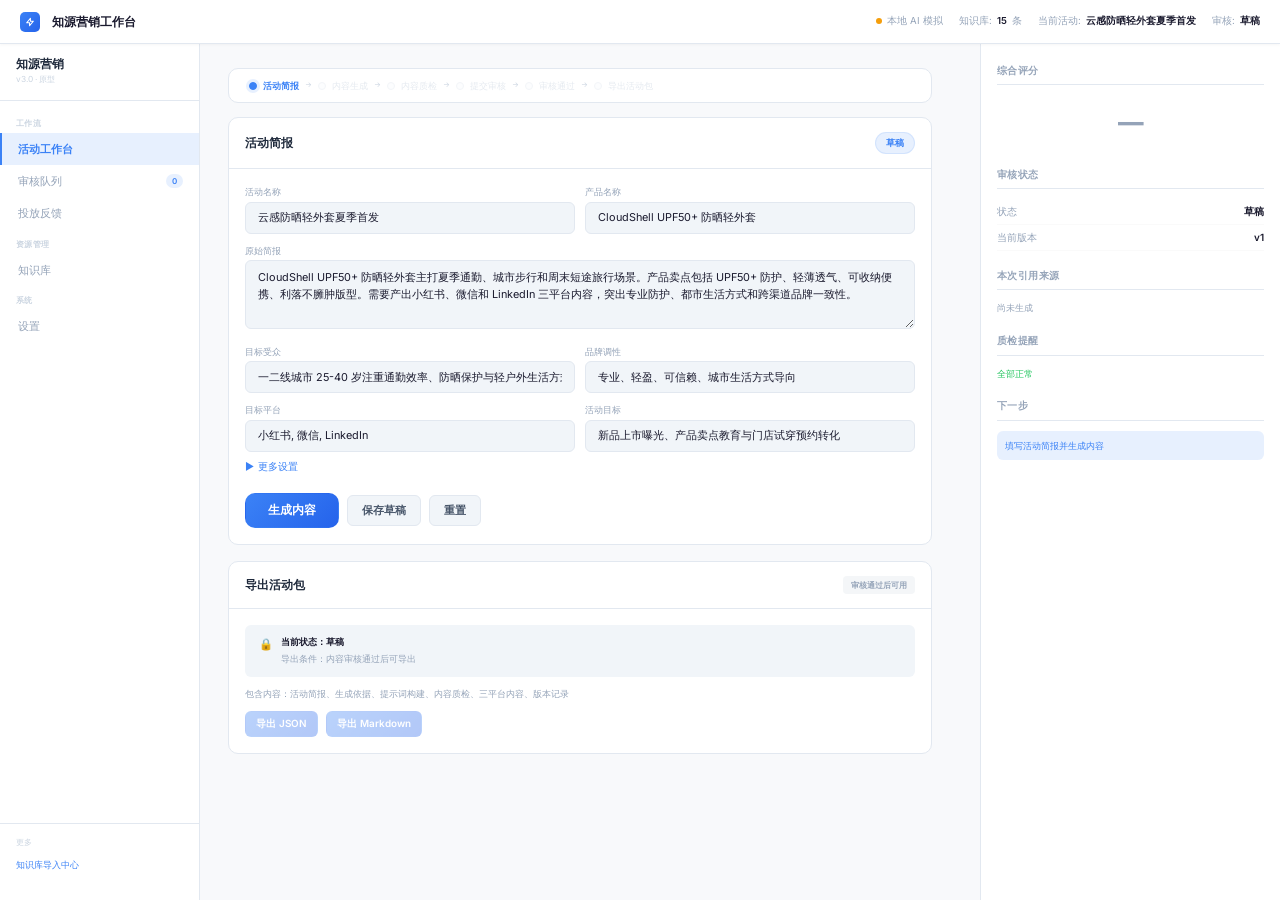
==== commit 41c7cf83: "Update default campaign brief for Pages demo - Replace the default Joyful Pink campaign with a Cloud" ====
--- a/index.html
+++ b/index.html
@@ -250,7 +250,7 @@
     <div style="display:flex;align-items:center;gap:16px">
         <span class="topbar-stat"><span class="dot green" id="connDot"></span> <span id="connLabel">知识增强模式</span></span>
         <span class="topbar-stat">知识库: <b id="kbCount">30</b> 条</span>
-        <span class="topbar-stat">当前活动: <b id="topCampaignName">愉悦粉新品上市</b></span>
+        <span class="topbar-stat">当前活动: <b id="topCampaignName">云感防晒轻外套夏季首发</b></span>
         <span class="topbar-stat">审核: <b id="topReviewStatus">草稿</b></span>
     </div>
 </header>
@@ -307,13 +307,13 @@
             <div class="card-body">
                 <!-- 首屏7个核心字段 -->
                 <div style="display:grid;grid-template-columns:1fr 1fr;gap:10px">
-                    <div><label style="font-size:.56rem;color:var(--text3);margin-bottom:3px;display:block">活动名称</label><input class="inp" id="inpCampaignName" value="愉悦粉新品上市"></div>
-                    <div><label style="font-size:.56rem;color:var(--text3);margin-bottom:3px;display:block">产品名称</label><input class="inp" id="inpProduct" value="愉悦粉 Scuba 连帽衫"></div>
-                    <div style="grid-column:1/-1"><label style="font-size:.56rem;color:var(--text3);margin-bottom:3px;display:block">原始简报</label><textarea class="inp" id="inpBrief" rows="3">粉色 Scuba Hoodie 主打 clean fit 风格穿搭。面料柔软高级、舒适贴身，适合都市年轻女性。需要产出小红书、微信和 LinkedIn 三平台内容。突出 Joyful Pink 色彩、日常穿搭灵感和高品质生活方式。</textarea></div>
-                    <div><label style="font-size:.56rem;color:var(--text3);margin-bottom:3px;display:block">目标受众</label><input class="inp" id="inpAudience" value="香港地区都市年轻女性消费者"></div>
-                    <div><label style="font-size:.56rem;color:var(--text3);margin-bottom:3px;display:block">品牌调性</label><input class="inp" id="inpTone" value="清新、高级、生活方式导向"></div>
+                    <div><label style="font-size:.56rem;color:var(--text3);margin-bottom:3px;display:block">活动名称</label><input class="inp" id="inpCampaignName" value="云感防晒轻外套夏季首发"></div>
+                    <div><label style="font-size:.56rem;color:var(--text3);margin-bottom:3px;display:block">产品名称</label><input class="inp" id="inpProduct" value="CloudShell UPF50+ 防晒轻外套"></div>
+                    <div style="grid-column:1/-1"><label style="font-size:.56rem;color:var(--text3);margin-bottom:3px;display:block">原始简报</label><textarea class="inp" id="inpBrief" rows="3">CloudShell UPF50+ 防晒轻外套主打夏季通勤、城市步行和周末短途旅行场景。产品卖点包括 UPF50+ 防护、轻薄透气、可收纳便携、利落不臃肿版型。需要产出小红书、微信和 LinkedIn 三平台内容，突出专业防护、都市生活方式和跨渠道品牌一致性。</textarea></div>
+                    <div><label style="font-size:.56rem;color:var(--text3);margin-bottom:3px;display:block">目标受众</label><input class="inp" id="inpAudience" value="一二线城市 25-40 岁注重通勤效率、防晒保护与轻户外生活方式的消费者"></div>
+                    <div><label style="font-size:.56rem;color:var(--text3);margin-bottom:3px;display:block">品牌调性</label><input class="inp" id="inpTone" value="专业、轻盈、可信赖、城市生活方式导向"></div>
                     <div><label style="font-size:.56rem;color:var(--text3);margin-bottom:3px;display:block">目标平台</label><input class="inp" id="inpPlatforms" value="小红书, 微信, LinkedIn"></div>
-                    <div><label style="font-size:.56rem;color:var(--text3);margin-bottom:3px;display:block">活动目标</label><input class="inp" id="inpGoal" value="新品上市曝光与跨渠道品牌一致性"></div>
+                    <div><label style="font-size:.56rem;color:var(--text3);margin-bottom:3px;display:block">活动目标</label><input class="inp" id="inpGoal" value="新品上市曝光、产品卖点教育与门店试穿预约转化"></div>
                 </div>
 
                 <!-- 更多设置 - 折叠 -->
@@ -322,10 +322,10 @@
                 </div>
                 <div class="collapse-content" id="moreSettingsContent">
                     <div style="display:grid;grid-template-columns:1fr 1fr;gap:10px;padding-top:10px">
-                        <div><label style="font-size:.56rem;color:var(--text3);margin-bottom:3px;display:block">审核负责人</label><input class="inp" id="inpReviewer" value="品牌经理"></div>
-                        <div><label style="font-size:.56rem;color:var(--text3);margin-bottom:3px;display:block">截止时间</label><input class="inp" id="inpDeadline" type="date" value="2026-06-15"></div>
-                        <div><label style="font-size:.56rem;color:var(--text3);margin-bottom:3px;display:block">活动负责人</label><input class="inp" id="inpOwner" value="营销运营"></div>
-                        <div><label style="font-size:.56rem;color:var(--text3);margin-bottom:3px;display:block">优先级</label><select class="inp" id="inpPriority"><option>低</option><option selected>中</option><option>高</option><option>紧急</option></select></div>
+                        <div><label style="font-size:.56rem;color:var(--text3);margin-bottom:3px;display:block">审核负责人</label><input class="inp" id="inpReviewer" value="产品营销负责人"></div>
+                        <div><label style="font-size:.56rem;color:var(--text3);margin-bottom:3px;display:block">截止时间</label><input class="inp" id="inpDeadline" type="date" value="2026-06-28"></div>
+                        <div><label style="font-size:.56rem;color:var(--text3);margin-bottom:3px;display:block">活动负责人</label><input class="inp" id="inpOwner" value="增长营销运营"></div>
+                        <div><label style="font-size:.56rem;color:var(--text3);margin-bottom:3px;display:block">优先级</label><select class="inp" id="inpPriority"><option>低</option><option>中</option><option selected>高</option><option>紧急</option></select></div>
                     </div>
                 </div>
 
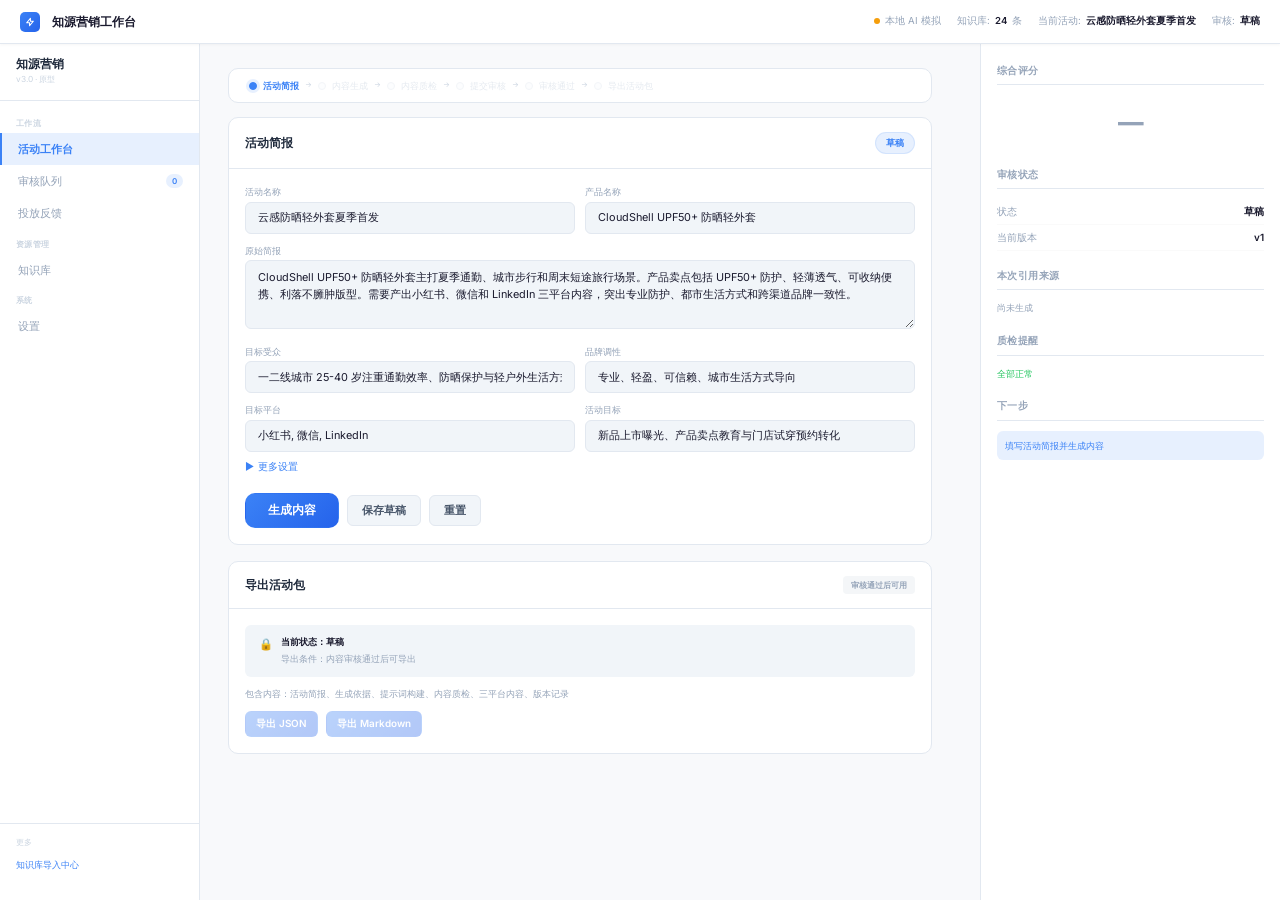
==== commit cc19b104: "Add platform rule precheck workflow - Add structured platform rule records for Xiaohongshu, WeChat a" ====
--- a/index.html
+++ b/index.html
@@ -708,6 +708,23 @@
     {id:"H02",category:"history",key:"learnings",value:"标题含颜色词 CTR +18%，生活场景图比棚拍图互动高 35%",source:"数据分析",confidence:0.85,weight:5,last_updated:"2026-06-05",used_count:8,tags:["洞察"]},
 ];
 
+const PLATFORM_RULES = [
+    {id:"RULE-XHS-001",platform:"小红书",category:"platform_rule",key:"xhs_disclosure",rule_type:"官方公开规则",source:"小红书社区规范 / 蒲公英商业内容规则",value:"商业合作、利益相关或营销推广内容需要明确披露，避免伪装成纯用户体验。",risk:"高",severity:"中",weight:9,confidence:0.88,pattern:/(合作|赞助|推广|广告|品牌方|种草合作)/i,suggestion:"如属于商业合作，补充“品牌合作/商业合作”披露；如非合作，避免使用暗示合作的措辞。",tags:["小红书","披露","商业内容"]},
+    {id:"RULE-XHS-002",platform:"小红书",category:"platform_rule",key:"xhs_external_traffic",rule_type:"官方公开规则",source:"小红书社区规范 / 交易导流治理",value:"避免明显站外导流、私信交易、绕开平台交易或引导到非平台渠道完成购买。",risk:"高",severity:"高",weight:10,confidence:0.9,pattern:/(私信|加微信|VX|v信|扫码|外链|淘宝|天猫|下单链接|代购|转账|进群)/i,suggestion:"改为“可在官方渠道了解更多”或“前往品牌官方页面查看”。",tags:["小红书","导流","交易"]},
+    {id:"RULE-XHS-003",platform:"小红书",category:"platform_rule",key:"xhs_experience_tone",rule_type:"隐含经验规则",source:"历史审核/投放经验沉淀",value:"小红书内容应更像真实体验和场景种草，过强硬广、堆叠卖点会降低自然感和通过率。",risk:"中",severity:"低",weight:6,confidence:0.72,pattern:/(全网首发|官方重磅|立即购买|强势上市|爆款必买)/i,suggestion:"改成第一人称体验、使用场景、搭配建议和保存价值。",tags:["小红书","隐含规则","种草表达"]},
+    {id:"RULE-WX-001",platform:"微信",category:"platform_rule",key:"wx_inducement",rule_type:"官方公开规则",source:"微信公众平台运营规范 / 诱导分享治理",value:"避免诱导分享、诱导关注、分享后领取利益等行为。",risk:"高",severity:"高",weight:10,confidence:0.92,pattern:/(转发.*领取|分享.*获得|集赞|砍价|拉好友|关注后领取|朋友圈.*领)/i,suggestion:"改为自然 CTA，例如“欢迎分享给需要的朋友”。",tags:["微信","诱导分享","运营规范"]},
+    {id:"RULE-WX-002",platform:"微信",category:"platform_rule",key:"wx_false_marketing",rule_type:"官方公开规则",source:"微信公众平台运营规范 / 广告法合规",value:"避免虚假、夸大、绝对化或无法证明的营销表述。",risk:"高",severity:"高",weight:10,confidence:0.9,pattern:/(国家级|最高级|最佳|第一|唯一|顶级|永久|100%|绝对|保证有效|立刻见效|全网最低)/i,suggestion:"弱化绝对化表达，改为可证明的产品事实或用户体验描述。",tags:["微信","广告法","虚假宣传"]},
+    {id:"RULE-WX-003",platform:"微信",category:"platform_rule",key:"wx_article_structure",rule_type:"隐含经验规则",source:"历史内容表现沉淀",value:"微信更适合结构化品牌叙事，需要清楚的小标题、产品事实、行动建议和审慎表达。",risk:"中",severity:"低",weight:6,confidence:0.75,pattern:/^.{0,120}$/i,suggestion:"补充分段小标题、卖点解释、场景案例和行动建议。",tags:["微信","隐含规则","文章结构"]},
+    {id:"RULE-LI-001",platform:"LinkedIn",category:"platform_rule",key:"li_misleading_claims",rule_type:"官方公开规则",source:"LinkedIn Advertising Policies / Professional Community Policies",value:"广告和专业内容不得包含误导性、欺骗性、不可验证或夸大的商业效果承诺。",risk:"高",severity:"高",weight:10,confidence:0.9,pattern:/(guaranteed|100%|best|#1|number one|instant results|miracle|unbeatable|lowest price)/i,suggestion:"补充数据来源，或将绝对承诺改为趋势、观察和可验证事实。",tags:["LinkedIn","Ads Policy","misleading claims"]},
+    {id:"RULE-LI-002",platform:"LinkedIn",category:"platform_rule",key:"li_professional_tone",rule_type:"官方公开规则",source:"LinkedIn Professional Community Policies",value:"内容应保持专业、真实、尊重，避免过度情绪化销售话术或低质量互动诱导。",risk:"中",severity:"中",weight:8,confidence:0.86,pattern:/(buy now|limited time|act fast|don't miss|🔥|😍|疯狂|冲啊)/i,suggestion:"改为行业洞察、消费者行为、渠道策略或运营方法论表达。",tags:["LinkedIn","专业社区","语气"]},
+    {id:"RULE-LI-003",platform:"LinkedIn",category:"platform_rule",key:"li_business_context",rule_type:"隐含经验规则",source:"B2B 内容表现经验沉淀",value:"LinkedIn 内容需要有商业语境，避免只复用消费平台种草文案。",risk:"中",severity:"低",weight:6,confidence:0.72,pattern:/(OOTD|种草|姐妹|上身|穿搭日记)/i,suggestion:"改为 campaign objective、audience insight、channel strategy、operational takeaway 等商业结构。",tags:["LinkedIn","隐含规则","商业语境"]}
+].map(r=>({
+    ...r,
+    last_updated:"2026-07-03",
+    used_count:0,
+    detection:"关键词 + 语义规则预审"
+}));
+
 // ====== 投放效果模拟数据 ======
 const PERFORMANCE_MOCK = [
     {campaign:"Joyful Pink 新品上市",platform:"Xiaohongshu",ctr:4.8,engagement_rate:12.5,conversion_rate:2.1,brand_score:92,status:"learn"},
@@ -723,6 +740,7 @@
     brand:{name:"品牌规则",color:"#A78BFA"},
     market:{name:"市场分析",color:"#F472B6"},
     platform:{name:"平台规则",color:"#34D399"},
+    platform_rule:{name:"平台预审规则",color:"#14B8A6"},
     history:{name:"历史数据",color:"#FB923C"},
 };
 
@@ -739,26 +757,32 @@
 function loadKnowledgeBase(){
     const stored = localStorage.getItem('ai_mops_kb');
     if(stored){
-        try{knowledgeRecords=JSON.parse(stored);return;}catch(e){}
+        try{knowledgeRecords=mergePlatformRules(JSON.parse(stored));return;}catch(e){}
     }
     fetch('data/knowledge_base.json').then(r=>r.json()).then(d=>{
         const records = Array.isArray(d) ? d : (d.records && Array.isArray(d.records) ? d.records : []);
         if(records.length){
-            knowledgeRecords = records.map(r=>({
+            knowledgeRecords = mergePlatformRules(records.map(r=>({
                 ...r,
                 source:r.source||'knowledge_base.json',
                 confidence:r.confidence||0.85,
                 last_updated:r.last_updated||d.meta?.updated||'2026-06-08',
                 used_count:r.used_count||0
-            }));
+            })));
             updateTopBar();
             if(currentView==='knowledge') renderKBView();
         }
     }).catch(()=>{
-        knowledgeRecords = DEFAULT_KB;
+        knowledgeRecords = mergePlatformRules(DEFAULT_KB);
         updateTopBar();
     });
-    if(knowledgeRecords.length===0) knowledgeRecords = DEFAULT_KB;
+    if(knowledgeRecords.length===0) knowledgeRecords = mergePlatformRules(DEFAULT_KB);
+}
+
+function mergePlatformRules(records){
+    const existingIds=new Set((records||[]).map(r=>r.id));
+    const missingRules=PLATFORM_RULES.filter(r=>!existingIds.has(r.id));
+    return [...(records||[]),...missingRules];
 }
 
 async function tryConnectServer(){
@@ -946,6 +970,45 @@
     return diverse.slice(0,topK);
 }
 
+function attachPlatformRules(ragResults){
+    const existingIds=new Set((ragResults||[]).map(r=>r.id));
+    const essentialRules=PLATFORM_RULES
+        .filter(r=>['高','中'].includes(r.risk))
+        .map(r=>({...r,retrieval_score:Math.max(8,r.weight||6),matched_keywords:['platform-rule']}));
+    return [...(ragResults||[]),...essentialRules.filter(r=>!existingIds.has(r.id))].slice(0,18);
+}
+
+function runPlatformRulePrecheck(outputs,sourceText=''){
+    const platformMap=[
+        {key:'xhs',name:'小红书',content:[sourceText,outputs?.xhs?.title,outputs?.xhs?.body,(outputs?.xhs?.hashtags||[]).join(' ')].join('\n')},
+        {key:'wx',name:'微信',content:[sourceText,outputs?.wx?.title,outputs?.wx?.lead,outputs?.wx?.body,(outputs?.wx?.hashtags||[]).join(' ')].join('\n')},
+        {key:'li',name:'LinkedIn',content:[sourceText,outputs?.li?.title,outputs?.li?.body,(outputs?.li?.hashtags||[]).join(' ')].join('\n')}
+    ];
+    const warnings=[];
+    platformMap.forEach(item=>{
+        const rules=PLATFORM_RULES.filter(r=>r.platform===item.name);
+        rules.forEach(rule=>{
+            const matched=rule.pattern ? rule.pattern.test(item.content||'') : false;
+            if(matched){
+                warnings.push({
+                    issue:`${item.name} 预审：${rule.value}`,
+                    severity:rule.severity||'中',
+                    detectedIn:`${item.name} 平台规则库 / 输入简报与生成内容`,
+                    systemAction:`命中 ${rule.rule_type}（${rule.id}）`,
+                    userSuggestion:rule.suggestion,
+                    status:rule.severity==='高'?'需修改':'建议优化',
+                    statusClass:rule.severity==='高'?'gr-status-high':'gr-status-mitigated',
+                    ruleId:rule.id,
+                    platform:item.name
+                });
+            }
+        });
+    });
+    const passedCount=PLATFORM_RULES.length-warnings.length;
+    campaignState.platformPrecheck={warnings,passedCount,total:PLATFORM_RULES.length,checkedAt:new Date().toISOString()};
+    return warnings;
+}
+
 // ====== 内容质检（AI Guardrails） - 升级为处理结果 ======
 function detectIssues(ragResults,contentText){
     const warnings=[];
@@ -1005,9 +1068,13 @@
 微信：结构化品牌叙事、文章大纲、精致品牌语调、行动号召
 领英：专业、商业导向、产品定位与消费者情感、品牌一致性价值
 
+[平台规则预审约束]
+${(grouped.platform_rule||[]).slice(0,8).join('\n')||'使用公开平台规则与历史审核经验进行预审'}
+
 [内容质检规则]
 - 避免未经验证的医疗功效宣称
 - 避免夸大的效果宣称
+- 避免诱导分享、站外导流、无法证明的效果承诺
 - 产品信息必须基于事实
 - 导出前须经人工审核
 
@@ -1207,7 +1274,7 @@
     addTimeline('提交活动简报');
 
     // 1. RAG 检索
-    const ragResults=ragRetrieve(query,12);
+    const ragResults=attachPlatformRules(ragRetrieve(query,12));
     addTimeline(`检索到 ${ragResults.length} 条知识库记录`);
     campaignState.ragResults=ragResults;
     addTimeline('活动简报已保存');
@@ -1219,13 +1286,13 @@
     addTimeline('初稿 v'+campaignState.version+' 生成完成');
 
     // 3. 问题检测（基于生成内容）
-    const allContent=[xhs.body,wx.body,li.body].join(' ');
-    const warnings=detectIssues(ragResults,allContent);
+    const allContent=[xhs.title,xhs.body,wx.title,wx.body,li.title,li.body].join(' ');
+    const warnings=[...detectIssues(ragResults,allContent),...runPlatformRulePrecheck({xhs,wx,li},brief)];
     campaignState.guardrails={warnings};
     const highCount=warnings.filter(w=>w.severity==='高').length;
-    if(highCount>0)addTimeline(`内容质检：检测到 ${highCount} 条高风险问题，需修改后提交审核`);
-    else if(warnings.length>0)addTimeline(`内容质检已完成：${warnings.length} 条低风险提醒`);
-    else addTimeline('内容质检已完成：全部通过');
+    if(highCount>0)addTimeline(`内容质检与平台预审：检测到 ${highCount} 条高风险问题，需修改后提交审核`);
+    else if(warnings.length>0)addTimeline(`内容质检与平台预审完成：${warnings.length} 条低/中风险提醒`);
+    else addTimeline('内容质检与平台预审完成：全部通过');
 
     // 4. 构建 Prompt
     const prompt=buildPrompt(query,ragResults);
@@ -1352,7 +1419,7 @@
         tbody.innerHTML=`<tr><td colspan="6" style="color:var(--accent2);text-align:center;padding:16px">所有质检项已通过，未发现问题</td></tr>`;
         document.getElementById('guardStatus').textContent='通过';
         document.getElementById('guardStatus').className='pill pill-green';
-        document.getElementById('guardSummary').textContent='质检结果：事实准确性、品牌调性偏移检测、平台适配检查、夸大/未证实表达检测、缺失信息检查均通过。可以提交审核。';
+        document.getElementById('guardSummary').textContent='质检结果：事实准确性、品牌调性偏移检测、平台适配检查、平台规则预审、夸大/未证实表达检测、缺失信息检查均通过。可以提交审核。';
     }else{
         tbody.innerHTML=warnings.map(w=>{
             const sevClass=w.severity==='高'?'gr-sev-high':w.severity==='中'?'gr-sev-mid':'gr-sev-low';
@@ -1368,11 +1435,11 @@
         if(highCount>0){
             document.getElementById('guardStatus').textContent=`${highCount} 条高风险`;
             document.getElementById('guardStatus').className='pill pill-red';
-            document.getElementById('guardSummary').textContent=`内容质检未通过：存在 ${highCount} 条高风险问题，${midCount} 条中风险提醒，${lowCount} 条低风险提醒。请修改后重新生成再提交审核。`;
+            document.getElementById('guardSummary').textContent=`内容质检与平台预审未通过：存在 ${highCount} 条高风险问题，${midCount} 条中风险提醒，${lowCount} 条低风险提醒。请修改后重新生成再提交审核。`;
         } else {
             document.getElementById('guardStatus').textContent=`${warnings.length} 条提醒`;
             document.getElementById('guardStatus').className='pill pill-yellow';
-            document.getElementById('guardSummary').textContent=`内容质检已完成：发现 ${warnings.length} 条低/中风险提醒，不影响提交审核。检查项：事实准确性、品牌调性偏移检测、平台适配检查、夸大/未证实表达检测、缺失信息检查。`;
+            document.getElementById('guardSummary').textContent=`内容质检与平台预审已完成：发现 ${warnings.length} 条低/中风险提醒，不影响提交审核。检查项：事实准确性、品牌调性偏移检测、平台适配检查、平台规则预审、夸大/未证实表达检测、缺失信息检查。`;
         }
     }
 }
@@ -1790,7 +1857,7 @@
 
     const input=getBriefInput();
     const query=[input.product,input.brand,input.brief,input.audience,input.tone,input.goal,'优化再生成'].filter(Boolean).join(' ');
-    const ragResults=ragRetrieve(query,12);
+    const ragResults=attachPlatformRules(ragRetrieve(query,12));
     campaignState.ragResults=ragResults;
 
     const xhs=enhanceOutputForOptimization(generateContent('xiaohongshu',ragResults,input),'xiaohongshu',input);
@@ -1807,8 +1874,8 @@
     campaignState.reviewStatus='generated';
     campaignState.briefSignature=getBriefSignature();
     campaignState.lastAction='优化再生成 v'+campaignState.version;
-    const allContent=[xhs.body,wx.body,li.body].join(' ');
-    const warnings=detectIssues(ragResults,allContent).filter(w=>w.severity!=='高');
+    const allContent=[xhs.title,xhs.body,wx.title,wx.body,li.title,li.body].join(' ');
+    const warnings=[...detectIssues(ragResults,allContent),...runPlatformRulePrecheck({xhs,wx,li},input.brief)].filter(w=>w.severity!=='高');
     campaignState.guardrails={warnings};
 
     renderOutputs(xhs,wx,li,sdxlPrompt,cnPrompt,negPrompt,input.product);
@@ -1838,8 +1905,8 @@
     campaignState.reviewStatus='generated';
     campaignState.lastAction='重新生成小红书 v'+campaignState.version;
     addTimeline('小红书重新生成 v'+campaignState.version);
-    const allContent=[xhs.body,campaignState.generated?.wx?.body||'',campaignState.generated?.li?.body||''].join(' ');
-    const warnings=detectIssues(campaignState.ragResults,allContent);
+    const allContent=[xhs.title,xhs.body,campaignState.generated?.wx?.title||'',campaignState.generated?.wx?.body||'',campaignState.generated?.li?.title||'',campaignState.generated?.li?.body||''].join(' ');
+    const warnings=[...detectIssues(campaignState.ragResults,allContent),...runPlatformRulePrecheck(campaignState.generated,getBriefInput().brief)];
     campaignState.guardrails={warnings};
     renderGuardrailsTable(warnings);
     updateAllUI();
@@ -1864,8 +1931,8 @@
     campaignState.reviewStatus='generated';
     campaignState.lastAction='重新生成微信 v'+campaignState.version;
     addTimeline('微信重新生成 v'+campaignState.version);
-    const allContent=[campaignState.generated?.xhs?.body||'',wx.body,campaignState.generated?.li?.body||''].join(' ');
-    const warnings=detectIssues(campaignState.ragResults,allContent);
+    const allContent=[campaignState.generated?.xhs?.title||'',campaignState.generated?.xhs?.body||'',wx.title,wx.body,campaignState.generated?.li?.title||'',campaignState.generated?.li?.body||''].join(' ');
+    const warnings=[...detectIssues(campaignState.ragResults,allContent),...runPlatformRulePrecheck(campaignState.generated,getBriefInput().brief)];
     campaignState.guardrails={warnings};
     renderGuardrailsTable(warnings);
     updateAllUI();
@@ -1889,8 +1956,8 @@
     campaignState.reviewStatus='generated';
     campaignState.lastAction='重新生成 LinkedIn v'+campaignState.version;
     addTimeline('LinkedIn 重新生成 v'+campaignState.version);
-    const allContent=[campaignState.generated?.xhs?.body||'',campaignState.generated?.wx?.body||'',li.body].join(' ');
-    const warnings=detectIssues(campaignState.ragResults,allContent);
+    const allContent=[campaignState.generated?.xhs?.title||'',campaignState.generated?.xhs?.body||'',campaignState.generated?.wx?.title||'',campaignState.generated?.wx?.body||'',li.title,li.body].join(' ');
+    const warnings=[...detectIssues(campaignState.ragResults,allContent),...runPlatformRulePrecheck(campaignState.generated,getBriefInput().brief)];
     campaignState.guardrails={warnings};
     renderGuardrailsTable(warnings);
     updateAllUI();
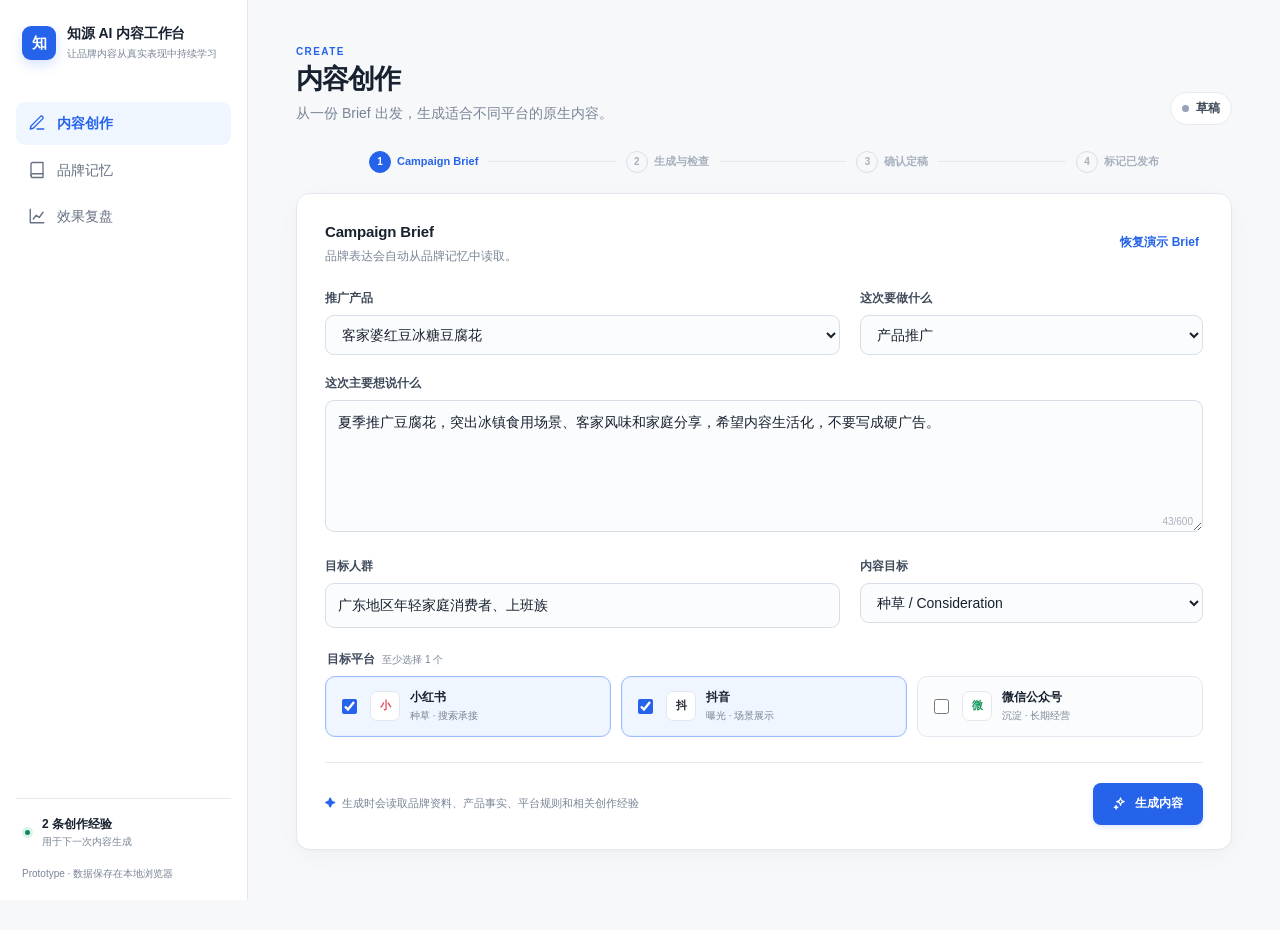
==== commit 7e93b1ed: "refactor: rebuild food content learning workbench" ====
--- a/index.html
+++ b/index.html
@@ -1,2368 +1,165 @@
-<!DOCTYPE html>
+<!doctype html>
 <html lang="zh-CN">
 <head>
-    <meta charset="UTF-8">
-    <meta name="viewport" content="width=device-width, initial-scale=1.0">
-    <title>知源营销工作台</title>
-    <link rel="preconnect" href="https://fonts.googleapis.com">
-    <link rel="preconnect" href="https://fonts.gstatic.com" crossorigin>
-    <link href="https://fonts.googleapis.com/css2?family=Inter:wght@300;400;500;600;700;800&display=swap" rel="stylesheet">
-    <style>
-        *,*::before,*::after{box-sizing:border-box;margin:0;padding:0}
-        html{scroll-behavior:smooth}
-        body{font-family:'Inter',-apple-system,BlinkMacSystemFont,'PingFang SC','Microsoft YaHei',sans-serif;background:#F8F9FB;color:#1A1A2E;line-height:1.5;-webkit-font-smoothing:antialiased;overflow-x:hidden}
-        :root{
-            --accent:#3B82F6;--accent-glow:rgba(59,130,246,.12);--accent2:#22C55E;--warn:#F59E0B;--danger:#EF4444;
-            --surface:#FFFFFF;--surface2:#F1F5F9;--surface3:#E8ECF1;
-            --border:#E2E8F0;--border2:#CBD5E1;
-            --text:#1A1A2E;--text2:#475569;--text3:#94A3B8;--text4:#CBD5E1;
-            --radius:10px;--radius-sm:6px;--trans:.18s ease;
-            --sidebar-w:200px;--topbar-h:44px
-        }
-        ::-webkit-scrollbar{width:5px}::-webkit-scrollbar-track{background:transparent}::-webkit-scrollbar-thumb{background:#CBD5E1;border-radius:3px}
-
-        /* 布局 */
-        .app{display:flex;min-height:100vh}
-        .sidebar{width:var(--sidebar-w);background:var(--surface);border-right:1px solid var(--border);position:fixed;top:var(--topbar-h);left:0;bottom:0;z-index:50;overflow-y:auto;padding:12px 0;display:flex;flex-direction:column}
-        .main-area{margin-left:var(--sidebar-w);margin-top:var(--topbar-h);flex:1;min-height:calc(100vh - var(--topbar-h));display:flex}
-        .workspace{flex:1;padding:24px 28px;overflow-y:auto;max-width:calc(100vw - var(--sidebar-w) - 320px)}
-        .right-panel{width:300px;background:var(--surface);border-left:1px solid var(--border);padding:20px 16px;overflow-y:auto;position:fixed;top:var(--topbar-h);right:0;bottom:0;z-index:50}
-
-        /* 顶栏 */
-        .topbar{position:fixed;top:0;left:0;right:0;height:var(--topbar-h);background:rgba(255,255,255,.94);backdrop-filter:blur(12px);border-bottom:1px solid var(--border);box-shadow:0 1px 3px rgba(0,0,0,.04);z-index:100;display:flex;align-items:center;padding:0 20px;justify-content:space-between}
-        .topbar-left{display:flex;align-items:center;gap:12px}
-        .topbar-logo{width:20px;height:20px;border-radius:5px;background:linear-gradient(135deg,#3B82F6,#2563EB);display:flex;align-items:center;justify-content:center;flex-shrink:0}
-        .topbar-title{font-size:.75rem;font-weight:700;color:#1A1A2E;white-space:nowrap}
-        .topbar-stat{font-size:.6rem;color:var(--text3);display:flex;align-items:center;gap:5px;white-space:nowrap}
-        .topbar-stat b{color:var(--text);font-weight:600}
-        .dot{width:6px;height:6px;border-radius:50%;flex-shrink:0}
-        .dot.green{background:var(--accent2)}.dot.yellow{background:var(--warn)}.dot.blue{background:var(--accent)}
-
-        /* 侧边栏 */
-        .sidebar-brand{padding:0 16px 14px;border-bottom:1px solid var(--border);margin-bottom:8px}
-        .sidebar-brand .name{font-size:.72rem;font-weight:700;color:#1E293B}
-        .sidebar-brand .ver{font-size:.52rem;color:var(--text4)}
-        .nav-section-label{font-size:.5rem;color:var(--text4);text-transform:uppercase;letter-spacing:.06em;padding:8px 16px 4px;font-weight:600}
-        .nav-item{display:flex;align-items:center;gap:8px;padding:8px 16px;font-size:.68rem;color:var(--text3);cursor:pointer;transition:all var(--trans);border-left:2px solid transparent;user-select:none;text-decoration:none}
-        .nav-item:hover{color:var(--text);background:rgba(0,0,0,.03)}
-        .nav-item.active{color:var(--accent);background:var(--accent-glow);border-left-color:var(--accent);font-weight:600}
-        .nav-badge{font-size:.5rem;background:var(--accent-glow);color:var(--accent);padding:1px 6px;border-radius:8px;margin-left:auto;font-weight:600}
-
-        /* 卡片 */
-        .card{background:var(--surface);border:1px solid var(--border);border-radius:var(--radius);margin-bottom:16px}
-        .card-header{padding:14px 16px;border-bottom:1px solid var(--border);display:flex;align-items:center;justify-content:space-between;gap:10px}
-        .card-title{font-size:.72rem;font-weight:700;color:#1E293B}
-        .card-subtitle{font-size:.58rem;color:var(--text3)}
-        .card-body{padding:16px}
-
-        /* 按钮 */
-        .btn{display:inline-flex;align-items:center;gap:5px;padding:7px 14px;border-radius:var(--radius-sm);font-size:.68rem;font-weight:600;cursor:pointer;border:1px solid var(--border);background:var(--surface2);color:var(--text2);transition:all var(--trans);font-family:inherit;white-space:nowrap}
-        .btn:hover{border-color:var(--border2);color:#1E293B}
-        .btn-primary{background:linear-gradient(135deg,#3B82F6,#2563EB);border-color:transparent;color:#fff}
-        .btn-primary:hover{box-shadow:0 4px 16px rgba(59,130,246,.3)}
-        .btn-green{background:linear-gradient(135deg,#22C55E,#16A34A);border-color:transparent;color:#fff}
-        .btn-green:hover{box-shadow:0 4px 16px rgba(34,197,94,.3)}
-        .btn-danger{background:rgba(239,68,68,.08);border-color:rgba(239,68,68,.15);color:#EF4444}
-        .btn-danger:hover{background:rgba(239,68,68,.15);color:#DC2626}
-        .btn-sm{padding:5px 10px;font-size:.62rem}
-        .btn:disabled{opacity:.35;pointer-events:none}
-
-        /* 输入框 */
-        .inp{width:100%;background:var(--surface2);border:1px solid var(--border);border-radius:var(--radius-sm);padding:8px 12px;font-size:.68rem;color:var(--text);font-family:inherit;outline:none;transition:all var(--trans)}
-        .inp:focus{border-color:var(--accent);box-shadow:0 0 0 3px var(--accent-glow)}
-        .inp::placeholder{color:var(--text4)}
-        textarea.inp{resize:vertical;line-height:1.55}
-        select.inp{cursor:pointer}
-
-        /* 标签 */
-        .pill{display:inline-flex;align-items:center;gap:4px;padding:3px 10px;border-radius:12px;font-size:.58rem;font-weight:600}
-        .pill-green{color:var(--accent2);background:rgba(34,197,94,.08);border:1px solid rgba(34,197,94,.12)}
-        .pill-yellow{color:var(--warn);background:rgba(245,158,11,.08);border:1px solid rgba(245,158,11,.12)}
-        .pill-red{color:var(--danger);background:rgba(239,68,68,.08);border:1px solid rgba(239,68,68,.12)}
-        .pill-blue{color:var(--accent);background:var(--accent-glow);border:1px solid rgba(59,130,246,.12)}
-
-        /* 统计 */
-        .stat-grid{display:grid;grid-template-columns:repeat(4,1fr);gap:10px}
-        .stat-card{background:var(--surface2);border:1px solid var(--border);border-radius:var(--radius-sm);padding:12px;text-align:center}
-        .stat-val{font-size:1.3rem;font-weight:800}
-        .stat-lbl{font-size:.52rem;color:var(--text3);text-transform:uppercase;letter-spacing:.04em;margin-top:2px}
-
-        /* ========== 平台化输出卡片 ========== */
-        .output-grid{display:grid;grid-template-columns:repeat(3,1fr);gap:14px}
-
-        /* 小红书 - 笔记卡片 */
-        .plat-card{border-radius:var(--radius);overflow:hidden;border:1px solid var(--border);background:var(--surface);transition:all var(--trans)}
-        .plat-card:hover{border-color:var(--border2);box-shadow:0 2px 12px rgba(0,0,0,.04)}
-        .plat-card-xhs{border-top:3px solid #FF2442}
-        .plat-card-wx{border-top:3px solid #07C160}
-        .plat-card-li{border-top:3px solid #0A66C2}
-        .plat-hd{display:flex;align-items:center;gap:8px;padding:12px 14px 8px;font-size:.68rem;font-weight:700}
-        .plat-badge{font-size:.5rem;padding:2px 6px;border-radius:4px;font-weight:600}
-        .plat-card-xhs .plat-badge{background:rgba(255,36,66,.08);color:#FF6B81}
-        .plat-card-wx .plat-badge{background:rgba(7,193,96,.08);color:#34D058}
-        .plat-card-li .plat-badge{background:rgba(10,102,194,.08);color:#58A6FF}
-        .plat-body{padding:6px 14px 12px;font-size:.62rem;line-height:1.65;color:var(--text2)}
-        .plat-title{font-size:.75rem;font-weight:700;color:#1E293B;margin-bottom:8px;line-height:1.35}
-        .plat-text{white-space:pre-line}
-        .plat-tags{display:flex;flex-wrap:wrap;gap:4px;margin-top:10px;padding-top:10px;border-top:1px solid var(--border)}
-        .plat-tags span{font-size:.5rem;padding:2px 7px;border-radius:4px}
-        .plat-card-xhs .plat-tags span{color:#FF6B81;background:rgba(255,36,66,.05)}
-        .plat-card-wx .plat-tags span{color:#34D058;background:rgba(7,193,96,.05)}
-        .plat-card-li .plat-tags span{color:#58A6FF;background:rgba(10,102,194,.05)}
-        .plat-ft{padding:8px 14px;border-top:1px solid var(--border);font-size:.52rem;color:var(--text4);display:flex;justify-content:space-between;align-items:center}
-
-        /* 微信特有 - 导读样式 */
-        .plat-lead{font-size:.58rem;color:var(--text3);font-style:italic;margin-bottom:8px;padding:6px 8px;background:var(--surface2);border-radius:4px;border-left:2px solid #07C160}
-
-        /* 证据表格 */
-        .ev-table{width:100%;font-size:.58rem;border-collapse:collapse}
-        .ev-table th{text-align:left;padding:6px 8px;color:var(--text3);font-weight:600;border-bottom:1px solid var(--border);font-size:.52rem;text-transform:uppercase;letter-spacing:.03em;background:var(--surface2)}
-        .ev-table td{padding:6px 8px;border-bottom:1px solid rgba(0,0,0,.04);color:var(--text2)}
-        .ev-table tr:hover td{background:rgba(0,0,0,.015)}
-        .ev-cat{display:inline-block;padding:1px 6px;border-radius:3px;font-size:.5rem;font-weight:600}
-
-        /* 时间线 */
-        .tl-item{display:flex;gap:10px;padding:8px 0;border-bottom:1px solid rgba(0,0,0,.04);font-size:.6rem}
-        .tl-time{color:var(--text4);min-width:42px;font-family:monospace}
-        .tl-msg{color:var(--text2);flex:1}
-
-        /* 右侧面板 */
-        .rp-section{margin-bottom:18px}
-        .rp-title{font-size:.6rem;font-weight:700;color:var(--text3);text-transform:uppercase;letter-spacing:.05em;margin-bottom:10px;padding-bottom:6px;border-bottom:1px solid var(--border)}
-        .rp-row{display:flex;justify-content:space-between;align-items:center;padding:5px 0;font-size:.62rem;border-bottom:1px solid rgba(0,0,0,.02)}
-        .rp-label{color:var(--text3)}.rp-value{color:var(--text);font-weight:600}
-        .rp-score-lg{font-size:1.6rem;font-weight:800;text-align:center;padding:8px 0}
-        .rp-advice{font-size:.56rem;color:var(--accent);padding:8px;background:var(--accent-glow);border-radius:6px;line-height:1.5;margin-top:8px}
-
-        /* 内容质检 - 处理结果表格 */
-        .gr-table{width:100%;font-size:.58rem;border-collapse:collapse}
-        .gr-table th{text-align:left;padding:6px 8px;color:var(--text3);font-weight:600;border-bottom:1px solid var(--border);font-size:.5rem;text-transform:uppercase;letter-spacing:.03em;background:var(--surface2)}
-        .gr-table td{padding:7px 8px;border-bottom:1px solid rgba(0,0,0,.04);color:var(--text2);line-height:1.45}
-        .gr-sev{display:inline-block;padding:2px 6px;border-radius:3px;font-size:.48rem;font-weight:700}
-        .gr-sev-high{background:rgba(239,68,68,.1);color:#EF4444}
-        .gr-sev-mid{background:rgba(245,158,11,.1);color:#F59E0B}
-        .gr-sev-low{background:rgba(59,130,246,.1);color:#3B82F6}
-        .gr-status{display:inline-block;padding:2px 6px;border-radius:3px;font-size:.48rem;font-weight:600}
-        .gr-status-resolved{background:rgba(34,197,94,.08);color:#22C55E}
-        .gr-status-mitigated{background:rgba(245,158,11,.08);color:#F59E0B}
-        .gr-status-high{background:rgba(239,68,68,.08);color:#EF4444}
-
-        /* Prompt 面板 */
-        .prompt-block{background:rgba(0,0,0,.03);border:1px solid var(--border);border-radius:var(--radius-sm);padding:12px 14px;font-family:'SF Mono','Fira Code',monospace;font-size:.6rem;line-height:1.7;color:var(--text3);max-height:300px;overflow-y:auto;white-space:pre-wrap}
-
-        /* 视觉占位 */
-        .vis-sim-badge{display:inline-block;padding:3px 8px;border-radius:4px;font-size:.48rem;font-weight:600;background:rgba(59,130,246,.08);color:#60A5FA;border:1px solid rgba(59,130,246,.15)}
-        .vis-placeholder{border-radius:var(--radius-sm);background:linear-gradient(135deg,var(--surface2),var(--surface3));display:flex;align-items:center;justify-content:center;aspect-ratio:3/4;overflow:hidden;position:relative;margin-bottom:10px}
-        .vis-placeholder.wide{aspect-ratio:16/9}
-        .vis-inner{text-align:center;padding:20px}
-        .vis-svg{width:60px;height:60px;margin:0 auto 10px;opacity:.25}
-        .vis-label{font-size:.6rem;font-weight:600;color:var(--text3)}
-        .vis-desc{font-size:.5rem;color:var(--text4);margin-top:4px}
-
-        /* Toast */
-        .toast{position:fixed;bottom:24px;left:50%;transform:translateX(-50%);background:#1E293B;color:#F1F5F9;border:1px solid var(--border);padding:10px 22px;border-radius:8px;font-size:.72rem;font-weight:500;z-index:999;box-shadow:0 8px 28px rgba(0,0,0,.4);animation:toastIn .3s ease}
-        @keyframes toastIn{from{opacity:0;transform:translateX(-50%) translateY(12px)}to{opacity:1;transform:translateX(-50%) translateY(0)}}
-
-        .hidden{display:none!important}
-
-        /* 折叠面板 */
-        .collapse-toggle{cursor:pointer;display:flex;align-items:center;gap:6px;font-size:.65rem;font-weight:600;color:var(--accent);padding:8px 0;user-select:none;transition:color var(--trans)}
-        .collapse-toggle:hover{color:#2563EB}
-        .collapse-toggle .arrow{transition:transform .2s ease;font-size:.5rem}
-        .collapse-toggle.open .arrow{transform:rotate(90deg)}
-        .collapse-content{max-height:0;overflow:hidden;transition:max-height .3s ease}
-        .collapse-content.open{max-height:2000px}
-
-        /* 更多设置 */
-        .more-settings-toggle{font-size:.62rem;color:var(--accent);cursor:pointer;user-select:none;padding:6px 0;display:inline-flex;align-items:center;gap:4px;font-weight:500}
-        .more-settings-toggle:hover{color:#2563EB}
-
-        /* 响应式 */
-        @media(max-width:1200px){
-            .right-panel{transform:translateX(100%);transition:transform .3s ease}
-            .right-panel.drawer-open{transform:translateX(0);z-index:150}
-            .workspace{max-width:100%}
-            .drawer-toggle-btn{display:inline-flex!important}
-        }
-        @media(max-width:768px){
-            .sidebar{display:none}.main-area{margin-left:0}.workspace{padding:16px}
-            .output-grid{grid-template-columns:1fr}.stat-grid{grid-template-columns:repeat(2,1fr)}
-            .drawer-toggle-btn{display:inline-flex!important}
-        }
-        .drawer-toggle-btn{display:none;position:fixed;bottom:16px;right:16px;z-index:140;background:var(--accent);color:#fff;border:none;border-radius:20px;padding:10px 18px;font-size:.62rem;font-weight:700;cursor:pointer;box-shadow:0 4px 20px rgba(59,130,246,.3);font-family:inherit}
-        .drawer-overlay{display:none;position:fixed;top:0;left:0;right:0;bottom:0;background:rgba(0,0,0,.5);z-index:145}
-        .drawer-overlay.open{display:block}
-
-        /* 摘要卡 */
-        .summary-strip{display:flex;gap:12px;padding:10px 14px;background:var(--surface2);border-radius:var(--radius-sm);font-size:.6rem;color:var(--text2);align-items:center;flex-wrap:wrap}
-        .summary-strip b{color:var(--text)}
-        .ev-summary-tag{display:inline-flex;align-items:center;gap:4px}
-        .ev-summary-tag b{font-weight:600}
-        .ev-summary-sep{color:var(--text4)}
-
-        /* ========== 流程状态条 ========== */
-        .flow-bar{display:flex;align-items:center;gap:0;padding:10px 16px;background:var(--surface);border:1px solid var(--border);border-radius:var(--radius);margin-bottom:14px;overflow-x:auto}
-        .flow-step{display:flex;align-items:center;gap:6px;white-space:nowrap;font-size:.56rem;color:var(--text4);font-weight:500;padding:0 4px}
-        .flow-step .flow-dot{width:8px;height:8px;border-radius:50%;flex-shrink:0;border:1.5px solid var(--border2);background:var(--surface2)}
-        .flow-step.done .flow-dot{background:var(--accent2);border-color:var(--accent2)}
-        .flow-step.current .flow-dot{background:var(--accent);border-color:var(--accent);box-shadow:0 0 0 3px var(--accent-glow);animation:pulse-dot 1.5s ease infinite}
-        .flow-step.current{color:var(--accent);font-weight:700}
-        .flow-step.done{color:var(--text2)}
-        .flow-step.locked .flow-dot{background:var(--surface2);border-color:var(--border2);opacity:.5}
-        .flow-step.locked{opacity:.5}
-        @keyframes pulse-dot{0%,100%{box-shadow:0 0 0 3px var(--accent-glow)}50%{box-shadow:0 0 0 6px rgba(59,130,246,.06)}}
-        .flow-arrow{color:var(--text4);font-size:.45rem;padding:0 2px;flex-shrink:0}
-
-        /* ========== 提示条 / Alert Banner ========== */
-        .alert-banner{display:flex;align-items:center;gap:12px;padding:12px 16px;border-radius:var(--radius-sm);margin-bottom:14px;font-size:.62rem;font-weight:500;line-height:1.5}
-        .alert-banner.alert-info{background:rgba(59,130,246,.06);border:1px solid rgba(59,130,246,.15);color:#2563EB}
-        .alert-banner.alert-warn{background:rgba(245,158,11,.06);border:1px solid rgba(245,158,11,.15);color:#D97706}
-        .alert-banner.alert-success{background:rgba(34,197,94,.06);border:1px solid rgba(34,197,94,.15);color:#16A34A}
-        .alert-banner.alert-danger{background:rgba(239,68,68,.06);border:1px solid rgba(239,68,68,.15);color:#DC2626}
-        .alert-banner .alert-icon{font-size:.8rem;flex-shrink:0}
-        .alert-banner .alert-text{flex:1}
-        .alert-banner .alert-actions{display:flex;gap:6px;flex-shrink:0}
-
-        /* ========== 审核操作区（嵌入式） ========== */
-        .review-inline{border:1px solid var(--warn);border-left:3px solid var(--warn);background:rgba(245,158,11,.03);border-radius:var(--radius-sm);padding:14px 16px;margin-top:14px}
-        .review-inline.approved{border-color:var(--accent2);border-left-color:var(--accent2);background:rgba(34,197,94,.03)}
-        .review-inline.rejected{border-color:var(--danger);border-left-color:var(--danger);background:rgba(239,68,68,.03)}
-
-        /* ========== 导出说明区 ========== */
-        .export-condition{display:flex;align-items:flex-start;gap:8px;padding:10px 14px;background:var(--surface2);border-radius:var(--radius-sm);font-size:.58rem;color:var(--text3);margin-bottom:10px;line-height:1.6}
-        .export-condition .ec-icon{font-size:.7rem;flex-shrink:0;margin-top:1px}
-        .export-lock-badge{display:inline-flex;align-items:center;gap:4px;padding:3px 8px;border-radius:4px;font-size:.5rem;font-weight:600;background:rgba(148,163,184,.1);color:var(--text3);margin-left:8px}
-
-        /* ========== 主按钮区域 ========== */
-        .cta-bar{display:flex;gap:8px;align-items:center;flex-wrap:wrap;margin-top:14px}
-        .btn-lg{padding:9px 22px;font-size:.72rem;font-weight:700;border-radius:var(--radius)}
-    </style>
+  <meta charset="utf-8">
+  <meta name="viewport" content="width=device-width, initial-scale=1">
+  <meta name="description" content="面向食品品牌内容运营人员的 AI 内容工作台">
+  <title>知源 AI 内容工作台</title>
+  <link rel="stylesheet" href="assets/styles.css">
 </head>
 <body>
-<div class="app" id="app">
+  <div class="app-shell">
+    <aside class="sidebar" id="sidebar">
+      <a class="brand-mark" href="#create" aria-label="知源 AI 内容工作台首页">
+        <span class="brand-icon" aria-hidden="true">知</span>
+        <span><strong>知源 AI 内容工作台</strong><small>让品牌内容从真实表现中持续学习</small></span>
+      </a>
+      <nav class="primary-nav" aria-label="主导航">
+        <button class="nav-item is-active" type="button" data-route="create"><span class="nav-icon" aria-hidden="true"><svg viewBox="0 0 24 24"><path d="M12 20h9"/><path d="M16.5 3.5a2.12 2.12 0 0 1 3 3L7 19l-4 1 1-4Z"/></svg></span>内容创作</button>
+        <button class="nav-item" type="button" data-route="memory"><span class="nav-icon" aria-hidden="true"><svg viewBox="0 0 24 24"><path d="M4 19.5A2.5 2.5 0 0 1 6.5 17H20"/><path d="M6.5 2H20v20H6.5A2.5 2.5 0 0 1 4 19.5v-15A2.5 2.5 0 0 1 6.5 2Z"/></svg></span>品牌记忆</button>
+        <button class="nav-item" type="button" data-route="performance"><span class="nav-icon" aria-hidden="true"><svg viewBox="0 0 24 24"><path d="M3 3v18h18"/><path d="m7 16 4-5 4 3 5-7"/></svg></span>效果复盘</button>
+      </nav>
+      <div class="sidebar-foot">
+        <div class="learning-status"><span class="status-dot"></span><span><strong id="memoryCount">0 条创作经验</strong><small>用于下一次内容生成</small></span></div>
+        <p>Prototype · 数据保存在本地浏览器</p>
+      </div>
+    </aside>
 
-<!-- ====== 顶栏：精简到4个关键信息 ====== -->
-<header class="topbar">
-    <div class="topbar-left">
-        <div class="topbar-logo"><svg width="10" height="10" fill="none" stroke="#fff" stroke-width="2.5" viewBox="0 0 24 24"><path stroke-linecap="round" stroke-linejoin="round" d="M13 10V3L4 14h7v7l9-11h-7z"/></svg></div>
-        <span class="topbar-title">知源营销工作台</span>
-    </div>
-    <div style="display:flex;align-items:center;gap:16px">
-        <span class="topbar-stat"><span class="dot green" id="connDot"></span> <span id="connLabel">知识增强模式</span></span>
-        <span class="topbar-stat">知识库: <b id="kbCount">30</b> 条</span>
-        <span class="topbar-stat">当前活动: <b id="topCampaignName">云感防晒轻外套夏季首发</b></span>
-        <span class="topbar-stat">审核: <b id="topReviewStatus">草稿</b></span>
-    </div>
-</header>
+    <header class="mobile-header">
+      <button class="icon-button" type="button" id="mobileMenuButton" aria-label="打开导航" aria-expanded="false"><svg viewBox="0 0 24 24"><path d="M4 6h16M4 12h16M4 18h16"/></svg></button>
+      <strong>知源 AI 内容工作台</strong><span class="demo-chip">原型</span>
+    </header>
 
-<!-- ====== 侧边导航：5个一级入口 ====== -->
-<nav class="sidebar" id="sidebar">
-    <div class="sidebar-brand"><div class="name">知源营销</div><div class="ver">v3.0 · 原型</div></div>
-
-    <div class="nav-section-label">工作流</div>
-    <div class="nav-item active" data-view="workspace">活动工作台</div>
-    <div class="nav-item" data-view="review">审核队列<span class="nav-badge" id="reviewBadge">0</span></div>
-    <div class="nav-item" data-view="performance">投放反馈</div>
-    <div class="nav-section-label">资源管理</div>
-    <div class="nav-item" data-view="knowledge">知识库</div>
-    <div class="nav-section-label">系统</div>
-    <div class="nav-item" data-view="settings">设置</div>
-
-    <div style="margin-top:auto;padding:12px 16px;border-top:1px solid var(--border);">
-        <div style="font-size:.5rem;color:var(--text4);margin-bottom:6px">更多</div>
-        <a href="import.html" style="color:var(--accent);text-decoration:none;font-size:.58rem;font-weight:500;display:block;padding:4px 0">知识库导入中心</a>
-    </div>
-</nav>
-
-<!-- ====== 主工作区 ====== -->
-<div class="main-area">
-<div class="workspace" id="workspace">
-
-    <!-- ========== 视图：活动工作台（首屏） ========== -->
-    <section id="view-workspace">
-
-        <!-- 流程状态条 -->
-        <div class="flow-bar" id="flowBar">
-            <div class="flow-step current" data-step="brief"><span class="flow-dot"></span>活动简报</div><span class="flow-arrow">→</span>
-            <div class="flow-step locked" data-step="generate"><span class="flow-dot"></span>内容生成</div><span class="flow-arrow">→</span>
-            <div class="flow-step locked" data-step="quality"><span class="flow-dot"></span>内容质检</div><span class="flow-arrow">→</span>
-            <div class="flow-step locked" data-step="review"><span class="flow-dot"></span>提交审核</div><span class="flow-arrow">→</span>
-            <div class="flow-step locked" data-step="approve"><span class="flow-dot"></span>审核通过</div><span class="flow-arrow">→</span>
-            <div class="flow-step locked" data-step="export"><span class="flow-dot"></span>导出活动包</div>
+    <main class="main-content">
+      <section class="page is-active" id="page-create" data-page="create">
+        <div class="page-header">
+          <div><p class="eyebrow">Create</p><h1>内容创作</h1><p>从一份 Brief 出发，生成适合不同平台的原生内容。</p></div>
+          <div class="campaign-state" id="campaignStateBadge"><span></span>草稿</div>
         </div>
 
-        <!-- 生成后提示条 -->
-        <div class="alert-banner alert-info" id="alertBanner" style="display:none">
-            <span class="alert-icon">&#9432;</span>
-            <div class="alert-text" id="alertText">内容已生成，正在等待提交审核。请先完成内容质检确认，再提交审核。审核通过后才可以导出活动包。</div>
-            <div class="alert-actions" id="alertActions">
-                <button class="btn btn-sm" onclick="document.getElementById('cardGuardrails').scrollIntoView({behavior:'smooth'})">查看内容质检</button>
-                <button class="btn btn-primary btn-sm" onclick="submitForReview()" id="btnAlertSubmit">提交审核</button>
-            </div>
+        <div class="workflow-steps" aria-label="内容工作流">
+          <span class="is-current" data-workflow="draft"><b>1</b>Campaign Brief</span><i></i>
+          <span data-workflow="generated"><b>2</b>生成与检查</span><i></i>
+          <span data-workflow="final"><b>3</b>确认定稿</span><i></i>
+          <span data-workflow="published"><b>4</b>标记已发布</span>
         </div>
 
-        <!-- 活动简报 - 精简字段 -->
-        <div class="card">
-            <div class="card-header"><span class="card-title">活动简报</span><span class="pill pill-blue" id="briefStatusPill">草稿</span></div>
-            <div class="card-body">
-                <!-- 首屏7个核心字段 -->
-                <div style="display:grid;grid-template-columns:1fr 1fr;gap:10px">
-                    <div><label style="font-size:.56rem;color:var(--text3);margin-bottom:3px;display:block">活动名称</label><input class="inp" id="inpCampaignName" value="云感防晒轻外套夏季首发"></div>
-                    <div><label style="font-size:.56rem;color:var(--text3);margin-bottom:3px;display:block">产品名称</label><input class="inp" id="inpProduct" value="CloudShell UPF50+ 防晒轻外套"></div>
-                    <div style="grid-column:1/-1"><label style="font-size:.56rem;color:var(--text3);margin-bottom:3px;display:block">原始简报</label><textarea class="inp" id="inpBrief" rows="3">CloudShell UPF50+ 防晒轻外套主打夏季通勤、城市步行和周末短途旅行场景。产品卖点包括 UPF50+ 防护、轻薄透气、可收纳便携、利落不臃肿版型。需要产出小红书、微信和 LinkedIn 三平台内容，突出专业防护、都市生活方式和跨渠道品牌一致性。</textarea></div>
-                    <div><label style="font-size:.56rem;color:var(--text3);margin-bottom:3px;display:block">目标受众</label><input class="inp" id="inpAudience" value="一二线城市 25-40 岁注重通勤效率、防晒保护与轻户外生活方式的消费者"></div>
-                    <div><label style="font-size:.56rem;color:var(--text3);margin-bottom:3px;display:block">品牌调性</label><input class="inp" id="inpTone" value="专业、轻盈、可信赖、城市生活方式导向"></div>
-                    <div><label style="font-size:.56rem;color:var(--text3);margin-bottom:3px;display:block">目标平台</label><input class="inp" id="inpPlatforms" value="小红书, 微信, LinkedIn"></div>
-                    <div><label style="font-size:.56rem;color:var(--text3);margin-bottom:3px;display:block">活动目标</label><input class="inp" id="inpGoal" value="新品上市曝光、产品卖点教育与门店试穿预约转化"></div>
-                </div>
+        <form class="surface brief-card" id="briefForm">
+          <div class="section-heading">
+            <div><h2>Campaign Brief</h2><p>品牌表达会自动从品牌记忆中读取。</p></div>
+            <button class="text-button" type="button" id="loadDemoButton">恢复演示 Brief</button>
+          </div>
+          <div class="form-grid">
+            <label class="field field-wide-product"><span>推广产品</span><select id="productInput" required></select></label>
+            <label class="field"><span>这次要做什么</span><select id="taskInput"><option value="产品推广">产品推广</option><option value="新品上市">新品上市</option><option value="日常种草">日常种草</option><option value="节日营销">节日营销</option><option value="促销活动">促销活动</option><option value="品牌故事">品牌故事</option></select></label>
+            <label class="field field-full"><span>这次主要想说什么</span><textarea id="briefInput" rows="4" maxlength="600" required></textarea><small><span id="briefCharCount">0</span>/600</small></label>
+            <label class="field"><span>目标人群</span><input id="audienceInput" type="text" required></label>
+            <label class="field"><span>内容目标</span><select id="goalInput"><option value="awareness">曝光 / Awareness</option><option value="engagement">互动 / Engagement</option><option value="consideration">种草 / Consideration</option><option value="traffic">引流 / Traffic</option><option value="conversion">转化 / Conversion</option></select></label>
+          </div>
+          <fieldset class="channel-fieldset"><legend>目标平台 <span>至少选择 1 个</span></legend><div class="channel-options" id="channelOptions"></div></fieldset>
+          <div class="primary-action-row">
+            <p><span class="spark" aria-hidden="true">✦</span> 生成时会读取品牌资料、产品事实、平台规则和相关创作经验</p>
+            <button class="button button-primary button-large" type="submit" id="generateButton"><svg viewBox="0 0 24 24"><path d="m12 3-1.6 4.4L6 9l4.4 1.6L12 15l1.6-4.4L18 9l-4.4-1.6Z"/><path d="m5 15-.9 2.1L2 18l2.1.9L5 21l.9-2.1L8 18l-2.1-.9Z"/></svg>生成内容</button>
+          </div>
+        </form>
 
-                <!-- 更多设置 - 折叠 -->
-                <div class="more-settings-toggle" onclick="toggleMoreSettings()" id="moreSettingsToggle">
-                    <span class="arrow" id="moreSettingsArrow">&#9654;</span> 更多设置
-                </div>
-                <div class="collapse-content" id="moreSettingsContent">
-                    <div style="display:grid;grid-template-columns:1fr 1fr;gap:10px;padding-top:10px">
-                        <div><label style="font-size:.56rem;color:var(--text3);margin-bottom:3px;display:block">审核负责人</label><input class="inp" id="inpReviewer" value="产品营销负责人"></div>
-                        <div><label style="font-size:.56rem;color:var(--text3);margin-bottom:3px;display:block">截止时间</label><input class="inp" id="inpDeadline" type="date" value="2026-06-28"></div>
-                        <div><label style="font-size:.56rem;color:var(--text3);margin-bottom:3px;display:block">活动负责人</label><input class="inp" id="inpOwner" value="增长营销运营"></div>
-                        <div><label style="font-size:.56rem;color:var(--text3);margin-bottom:3px;display:block">优先级</label><select class="inp" id="inpPriority"><option>低</option><option>中</option><option selected>高</option><option>紧急</option></select></div>
-                    </div>
-                </div>
+        <div id="generationArea" hidden>
+          <section class="surface reference-card" id="referenceCard">
+            <div class="reference-summary">
+              <span class="reference-icon" aria-hidden="true"><svg viewBox="0 0 24 24"><path d="M12 3a6 6 0 0 0-4 10.5V17h8v-3.5A6 6 0 0 0 12 3Z"/><path d="M9 21h6M9 17h6"/></svg></span>
+              <div><h2>本次创作参考</h2><p id="referenceSummary">已读取品牌资料、产品资料与平台规则</p></div>
+              <button class="button button-secondary" type="button" id="toggleReferencesButton" aria-expanded="false">查看依据</button>
+            </div>
+            <div class="reference-details" id="referenceDetails" hidden></div>
+          </section>
 
-                <div class="cta-bar" id="ctaBar">
-                    <button class="btn btn-lg btn-primary" onclick="runGenerationAndShowResults()" id="btnMainCTA">生成内容</button>
-                    <button class="btn" onclick="saveDraft()">保存草稿</button>
-                    <button class="btn" onclick="resetCampaign()">重置</button>
-                </div>
-            </div>
+          <section class="outputs-section">
+            <div class="section-heading output-heading"><div><h2>平台内容</h2><p>每个平台使用独立的内容结构与表达规则。</p></div><button class="button button-secondary" type="button" id="exportButton"><svg viewBox="0 0 24 24"><path d="M12 3v12m0 0 4-4m-4 4-4-4"/><path d="M5 17v3h14v-3"/></svg>导出内容</button></div>
+            <div class="platform-tabs" id="platformTabs" role="tablist"></div><div id="platformPanels"></div>
+          </section>
+
+          <section class="surface qa-card" id="qaCard">
+            <div class="qa-head"><span class="qa-icon" id="qaIcon">✓</span><div><h2>发布前检查</h2><p id="qaSummary"></p></div></div>
+            <div class="qa-checks" id="qaChecks"></div><div class="qa-issues" id="qaIssues"></div>
+          </section>
+
+          <div class="final-actions">
+            <div><strong id="nextActionTitle">内容已准备好进入定稿</strong><p id="nextActionCopy">确认后仍可查看历史版本。</p></div>
+            <button class="button button-primary" type="button" id="finalizeButton">确认定稿</button>
+            <button class="button button-primary" type="button" id="publishButton" hidden>标记已发布</button>
+          </div>
         </div>
+      </section>
 
-        <!-- 生成依据摘要（生成内容后显示） -->
-        <div class="card" id="cardEvidenceSummary" style="display:none">
-            <div class="card-header">
-                <span class="card-title">生成依据</span>
-                <span class="card-subtitle" id="evSummaryShort">—</span>
-            </div>
-            <div class="card-body" style="padding:12px 16px">
-                <div style="font-size:.72rem;font-weight:700;color:#1E293B;margin-bottom:6px" id="evSummaryMain">本次使用知识库记录：— 条</div>
-                <div class="summary-strip" id="evSummaryStrip"></div>
-                <div class="collapse-toggle" onclick="toggleEvidenceDetail()" id="evToggle">
-                    <span class="arrow" id="evArrow">&#9654;</span> 查看生成依据
-                </div>
-                <div class="collapse-content" id="evDetailContent">
-                    <div style="max-height:400px;overflow-y:auto;margin-top:8px">
-                        <table class="ev-table" id="evTable"><thead><tr><th>排序</th><th>记录编号</th><th>分类</th><th>字段</th><th>内容</th><th>可信度</th><th>相关度分数</th></tr></thead><tbody></tbody></table>
-                    </div>
-                </div>
-            </div>
-        </div>
+      <section class="page" id="page-memory" data-page="memory">
+        <div class="page-header with-action"><div><p class="eyebrow">Memory</p><h1>品牌记忆</h1><p>管理稳定的品牌事实、产品资料，以及从真实表现中学习的创作经验。</p></div><button class="button button-primary" type="button" id="addMaterialButton">＋ 添加资料</button></div>
+        <div class="memory-tabs" role="tablist"><button class="is-active" type="button" data-memory-tab="brand">品牌资料</button><button type="button" data-memory-tab="products">产品资料</button><button type="button" data-memory-tab="experience">创作经验 <span id="experienceTabCount">0</span></button></div>
+        <div id="memoryContent"></div>
+      </section>
 
-        <!-- 提示词构建摘要（默认折叠） -->
-        <div class="card" id="cardPromptSummary" style="display:none">
-            <div class="card-header"><span class="card-title">提示词构建</span></div>
-            <div class="card-body" style="padding:12px 16px">
-                <div style="font-size:.62rem;color:var(--text2);margin-bottom:6px">提示词已构建 — 使用了 <b id="promptCatCount">5</b> 类信息：产品信息、品牌规则、目标受众、平台规则、合规规则</div>
-                <div class="collapse-toggle" onclick="togglePromptDetail()" id="promptToggle">
-                    <span class="arrow" id="promptArrow">&#9654;</span> 查看结构化提示词
-                </div>
-                <div class="collapse-content" id="promptDetailContent">
-                    <div class="prompt-block" id="promptDisplay" style="margin-top:8px">—</div>
-                </div>
-            </div>
-        </div>
+      <section class="page" id="page-performance" data-page="performance">
+        <div class="page-header"><div><p class="eyebrow">Measure & Learn</p><h1>效果复盘</h1><p>用同平台、相同内容目标下的历史表现，识别值得复用的创作方式。</p></div><span class="demo-chip" id="performanceSourceBadge">演示数据</span></div>
+        <div class="kpi-grid" id="kpiGrid"></div>
+        <section class="surface performance-card">
+          <div class="section-heading"><div><h2>最近发布</h2><p>核心指标由 Campaign Goal 和平台 Profile 决定。</p></div><div class="section-actions"><span class="subtle-label">Demo / Manual</span><label class="button button-secondary file-button">导入表现 CSV<input id="performanceCsvFile" type="file" accept=".csv,text/csv"></label></div></div>
+          <div class="table-wrap"><table class="content-table"><thead><tr><th>内容</th><th>平台</th><th>发布时间</th><th>核心表现</th><th>相比历史</th><th>状态</th><th></th></tr></thead><tbody id="performanceTableBody"></tbody></table></div>
+          <div class="mobile-performance-list" id="mobilePerformanceList"></div>
+        </section>
+      </section>
+    </main>
+  </div>
 
-        <!-- 多平台内容输出 - 平台化卡片 -->
-        <div class="card" id="cardOutputs" style="display:none">
-            <div class="card-header"><span class="card-title">多平台内容输出</span><span class="card-subtitle" id="genSource"></span></div>
-            <div class="card-body">
-                <div class="output-grid">
-                    <!-- 小红书 - 笔记卡片 -->
-                    <div class="plat-card plat-card-xhs">
-                        <div class="plat-hd">
-                            <span style="color:#FF2442">&#9632;</span> 小红书
-                            <span class="plat-badge" style="margin-left:auto">笔记</span>
-                        </div>
-                        <div class="plat-body">
-                            <div class="vis-placeholder" id="xhsImgWrap" style="display:none">
-                                <div class="vis-inner"><div class="vis-svg"><svg viewBox="0 0 60 60" fill="none"><rect x="5" y="5" width="50" height="50" rx="8" stroke="#FF6B81" stroke-width="1.5" stroke-dasharray="3"/><text x="30" y="35" text-anchor="middle" fill="#FF6B81" font-size="8">XHS</text></svg></div><div class="vis-label">视觉提示词模拟</div><div class="vis-desc">产品轮廓占位 — 非真实图片</div></div>
-                            </div>
-                            <div class="plat-title" id="xhsTitle">—</div>
-                            <div class="plat-text" id="xhsBody">点击"生成内容"开始创作。</div>
-                            <div class="plat-tags" id="xhsTags"></div>
-                        </div>
-                        <div class="plat-ft">
-                            <span id="xhsSources">本次引用来源：—</span>
-                            <span style="color:#FF6B81;font-weight:600" id="xhsScore">—</span>
-                        </div>
-                    </div>
+  <div class="modal-backdrop" id="modalBackdrop" hidden></div>
+  <dialog class="modal" id="publishModal">
+    <form method="dialog" id="publishForm">
+      <div class="modal-head"><div><h2>标记已发布</h2><p>发布后可在效果复盘中录入真实表现。</p></div><button class="icon-button" type="button" data-close-dialog="publishModal" aria-label="关闭">×</button></div>
+      <div class="modal-body">
+        <div class="field"><span>发布平台</span><div class="publish-channel-list" id="publishChannelList"></div></div>
+        <label class="field"><span>发布时间</span><input id="publishTimeInput" type="datetime-local" required></label>
+        <label class="field"><span>发布链接 <em>可选</em></span><input id="publishUrlInput" type="url" placeholder="https://"></label>
+        <fieldset class="source-options"><legend>数据获取方式</legend>
+          <label><input type="radio" name="dataSource" value="demo" checked><span>演示数据<small>新发布内容先显示“等待数据”</small></span></label>
+          <label><input type="radio" name="dataSource" value="manual"><span>手动录入<small>发布后在效果复盘中补充</small></span></label>
+          <label><input type="radio" name="dataSource" value="csv"><span>CSV 导入<small>后续从表格批量补充</small></span></label>
+        </fieldset>
+      </div>
+      <div class="modal-actions"><button class="button button-secondary" type="button" data-close-dialog="publishModal">取消</button><button class="button button-primary" type="submit" id="confirmPublishButton">确认发布</button></div>
+    </form>
+  </dialog>
 
-                    <!-- 微信 - 文章预览卡片 -->
-                    <div class="plat-card plat-card-wx">
-                        <div class="plat-hd">
-                            <span style="color:#07C160">&#9632;</span> 微信
-                            <span class="plat-badge" style="margin-left:auto">文章</span>
-                        </div>
-                        <div class="plat-body">
-                            <div class="vis-placeholder wide" id="wxImgWrap" style="display:none">
-                                <div class="vis-inner"><div class="vis-svg"><svg viewBox="0 0 60 60" fill="none"><rect x="5" y="5" width="50" height="50" rx="8" stroke="#07C160" stroke-width="1.5" stroke-dasharray="3"/><text x="30" y="35" text-anchor="middle" fill="#07C160" font-size="8">WX</text></svg></div><div class="vis-label">视觉提示词模拟</div><div class="vis-desc">封面视觉方向 — 非真实图片</div></div>
-                            </div>
-                            <div class="plat-title" id="wxTitle">—</div>
-                            <div class="plat-lead" id="wxLead">—</div>
-                            <div class="plat-text" id="wxBody">点击"生成内容"开始创作。</div>
-                            <div class="plat-tags" id="wxTags"></div>
-                        </div>
-                        <div class="plat-ft">
-                            <span id="wxSources">本次引用来源：—</span>
-                            <span style="color:#07C160;font-weight:600" id="wxScore">—</span>
-                        </div>
-                    </div>
+  <dialog class="modal modal-wide" id="winnerModal">
+    <div class="modal-head"><div><span class="winner-kicker" id="winnerKicker">Winner 详情</span><h2 id="winnerTitle"></h2><p id="winnerMeta"></p></div><button class="icon-button" type="button" data-close-dialog="winnerModal" aria-label="关闭">×</button></div>
+    <div class="modal-body" id="winnerBody"></div>
+    <div class="modal-actions"><button class="button button-secondary" type="button" data-close-dialog="winnerModal">关闭</button><button class="button button-primary" type="button" id="learnExperienceButton">加入创作经验</button></div>
+  </dialog>
 
-                    <!-- LinkedIn - 信息流帖子 -->
-                    <div class="plat-card plat-card-li">
-                        <div class="plat-hd">
-                            <span style="color:#0A66C2">&#9632;</span> LinkedIn
-                            <span class="plat-badge" style="margin-left:auto">帖子</span>
-                        </div>
-                        <div class="plat-body">
-                            <div class="vis-placeholder wide" id="liImgWrap" style="display:none">
-                                <div class="vis-inner"><div class="vis-svg"><svg viewBox="0 0 60 60" fill="none"><rect x="5" y="5" width="50" height="50" rx="8" stroke="#0A66C2" stroke-width="1.5" stroke-dasharray="3"/><text x="30" y="35" text-anchor="middle" fill="#0A66C2" font-size="8">LI</text></svg></div><div class="vis-label">视觉提示词模拟</div><div class="vis-desc">品牌视觉方向 — 非真实图片</div></div>
-                            </div>
-                            <div class="plat-title" id="liTitle">—</div>
-                            <div class="plat-text" id="liBody">点击"生成内容"开始创作。</div>
-                            <div class="plat-tags" id="liTags"></div>
-                        </div>
-                        <div class="plat-ft">
-                            <span id="liSources">本次引用来源：—</span>
-                            <span style="color:#0A66C2;font-weight:600" id="liScore">—</span>
-                        </div>
-                    </div>
-                </div>
-            </div>
-        </div>
+  <dialog class="modal modal-wide" id="materialModal">
+    <div class="modal-head"><div><h2>添加资料</h2><p>用户只需提供内容，系统会自动处理内部字段。</p></div><button class="icon-button" type="button" data-close-dialog="materialModal" aria-label="关闭">×</button></div>
+    <div class="modal-body">
+      <div class="mini-tabs" id="materialTabs"><button class="is-active" type="button" data-import-tab="manual">手动输入</button><button type="button" data-import-tab="paste">粘贴文本</button><button type="button" data-import-tab="upload">上传 JSON / CSV</button></div>
+      <div class="import-panel is-active" data-import-panel="manual">
+        <label class="field"><span>资料类型</span><select id="materialType"><option value="brand">品牌资料</option><option value="product">产品资料</option></select></label>
+        <label class="field"><span>标题</span><input id="materialTitle" placeholder="例如：品牌表达风格"></label>
+        <label class="field"><span>内容</span><textarea id="materialText" rows="5" placeholder="输入需要保存的资料"></textarea></label>
+      </div>
+      <div class="import-panel" data-import-panel="paste"><label class="field"><span>粘贴文本或 JSON</span><textarea id="pastedMaterial" rows="9" placeholder="可以粘贴普通文本，也可以粘贴 JSON 数组"></textarea></label></div>
+      <div class="import-panel" data-import-panel="upload">
+        <label class="upload-zone" for="materialFile"><svg viewBox="0 0 24 24"><path d="M12 16V4m0 0L8 8m4-4 4 4"/><path d="M4 14v5h16v-5"/></svg><strong>选择 JSON 或 CSV 文件</strong><span>支持 .json、.csv</span><input id="materialFile" type="file" accept=".json,.csv,application/json,text/csv"></label><p class="file-name" id="materialFileName">尚未选择文件</p>
+      </div>
+      <div class="import-feedback" id="importFeedback" hidden></div>
+    </div>
+    <div class="modal-actions"><button class="button button-secondary" type="button" data-close-dialog="materialModal">取消</button><button class="button button-primary" type="button" id="saveMaterialButton">保存资料</button></div>
+  </dialog>
 
-        <!-- 视觉提示词模拟 -->
-        <div class="card" id="cardVisual" style="display:none">
-            <div class="card-header">
-                <span class="card-title">视觉提示词模拟</span>
-                <span class="vis-sim-badge">原型 — 非真实图片生成</span>
-            </div>
-            <div class="card-body">
-                <div style="font-size:.52rem;color:var(--text4);margin-bottom:10px">当前原型生成的是设计师可用的视觉简报，不是真实图片生成。</div>
-                <div style="display:grid;grid-template-columns:1fr 1fr;gap:12px;font-size:.52rem">
-                    <div>
-                        <div style="font-weight:700;color:#1E293B;margin-bottom:4px">产品锚点</div>
-                        <div style="color:var(--text3);margin-bottom:10px" id="visAnchor">—</div>
-                        <div style="font-weight:700;color:#FF6B81;margin-bottom:4px">SDXL 提示词</div>
-                        <div style="color:var(--text3);line-height:1.6" id="sdxlPrompt">—</div>
-                        <div style="margin-top:8px;font-weight:700;color:#FBBF24;margin-bottom:4px">反向提示词</div>
-                        <div style="color:var(--text4);line-height:1.6" id="negPrompt">—</div>
-                    </div>
-                    <div>
-                        <div style="font-weight:700;color:#58A6FF;margin-bottom:4px">视觉控制规则 (ControlNet)</div>
-                        <div style="color:var(--text3);line-height:1.6;margin-bottom:10px" id="cnPrompt">—</div>
-                        <div style="font-weight:700;color:#A78BFA;margin-bottom:4px">平台视觉方向</div>
-                        <div style="color:var(--text4);line-height:1.6" id="visDirections">—</div>
-                    </div>
-                </div>
-            </div>
-        </div>
+  <dialog class="modal" id="performanceModal">
+    <form id="performanceForm">
+      <div class="modal-head"><div><h2>录入内容表现</h2><p id="performanceEntryMeta"></p></div><button class="icon-button" type="button" data-close-dialog="performanceModal" aria-label="关闭">×</button></div>
+      <div class="modal-body"><div class="metric-entry-grid" id="metricEntryFields"></div><p class="metric-hint">只填写实际获得的数据；空白字段会保持为“—”。</p></div>
+      <div class="modal-actions"><button class="button button-secondary" type="button" data-close-dialog="performanceModal">取消</button><button class="button button-primary" type="submit" id="savePerformanceButton">保存表现</button></div>
+    </form>
+  </dialog>
 
-        <!-- 内容质检 - 升级为处理结果表格 -->
-        <div class="card" id="cardGuardrails" style="display:none">
-            <div class="card-header"><span class="card-title">内容质检</span><span class="pill" id="guardStatus">检查中...</span></div>
-            <div class="card-body">
-                <table class="gr-table" id="guardrailTable">
-                    <thead><tr><th>问题</th><th>风险等级</th><th>检测位置</th><th>系统处理</th><th>人工处理建议</th><th>状态</th></tr></thead>
-                    <tbody></tbody>
-                </table>
-                <div style="font-size:.5rem;color:var(--text4);border-top:1px solid var(--border);padding-top:10px;margin-top:8px" id="guardSummary"></div>
-            </div>
-        </div>
-
-        <!-- 版本记录 -->
-        <div class="card" id="cardVersion" style="display:none">
-            <div class="card-header"><span class="card-title">版本记录</span><span class="card-subtitle">当前：v<span id="currentVersion">1</span></span></div>
-            <div class="card-body">
-                <div id="versionHistory"></div>
-                <div style="margin-top:12px;font-size:.6rem;font-weight:700;color:var(--text2);margin-bottom:6px">操作记录</div>
-                <div id="timeline"></div>
-            </div>
-        </div>
-
-        <!-- 审核操作区（嵌入式，提交审核后出现） -->
-        <div class="review-inline" id="reviewInline" style="display:none">
-            <div style="display:flex;align-items:center;justify-content:space-between;margin-bottom:10px">
-                <span style="font-size:.65rem;font-weight:700" id="reviewInlineTitle">审核操作区</span>
-                <span class="pill" id="reviewInlinePill">待审核</span>
-            </div>
-            <div style="font-size:.58rem;color:var(--text3);margin-bottom:10px" id="reviewInlineMsg">等待审核负责人操作</div>
-            <div style="display:flex;gap:6px;flex-wrap:wrap" id="reviewInlineBtns">
-                <button class="btn btn-green btn-sm" onclick="approveContent()" id="btnInlineApprove">审核通过</button>
-                <button class="btn btn-danger btn-sm" onclick="rejectContent()" id="btnInlineReject">驳回修改</button>
-                <button class="btn btn-sm" onclick="requestRevision()" id="btnInlineRevise">要求修订</button>
-                <button class="btn btn-sm" onclick="regenerateXHS()">重新生成小红书</button>
-                <button class="btn btn-sm" onclick="regenerateWeChat()">重新生成微信</button>
-                <button class="btn btn-sm" onclick="regenerateLinkedIn()">重新生成领英</button>
-            </div>
-        </div>
-
-        <!-- 导出活动包 -->
-        <div class="card" id="cardExport">
-            <div class="card-header">
-                <span class="card-title">导出活动包</span>
-                <span class="export-lock-badge" id="exportLockBadge">审核通过后可用</span>
-            </div>
-            <div class="card-body">
-                <div class="export-condition" id="exportCondition">
-                    <span class="ec-icon" id="ecIcon">&#128274;</span>
-                    <div>
-                        <div style="font-weight:600;color:var(--text);margin-bottom:2px">当前状态：<span id="ecStatus">待审核</span></div>
-                        <div id="ecDetail">导出条件：内容审核通过后可导出</div>
-                    </div>
-                </div>
-                <div style="font-size:.58rem;color:var(--text3);margin-bottom:10px">包含内容：活动简报、生成依据、提示词构建、内容质检、三平台内容、版本记录</div>
-                <div style="display:flex;gap:8px">
-                    <button class="btn btn-primary btn-sm" onclick="exportAsJSON()" id="btnExportJSON" disabled>导出 JSON</button>
-                    <button class="btn btn-primary btn-sm" onclick="exportAsMarkdown()" id="btnExportMD" disabled>导出 Markdown</button>
-                </div>
-                <div id="exportPreview" style="margin-top:12px;max-height:300px;overflow-y:auto;font-family:monospace;font-size:.55rem;color:var(--text3);background:var(--surface2);border-radius:var(--radius-sm);padding:12px;display:none"></div>
-            </div>
-        </div>
-
-    </section>
-
-    <!-- ========== 视图：知识库管理 ========== -->
-    <section id="view-knowledge" class="hidden">
-        <div class="card">
-            <div class="card-header"><span class="card-title">知识库管理</span><span class="card-subtitle">管理检索增强生成所用的结构化知识记录</span><button class="btn btn-sm" onclick="location.href='import.html'">打开导入中心</button></div>
-            <div class="card-body">
-                <div class="stat-grid" id="kbOverview"></div>
-                <div style="margin-top:14px">
-                    <input class="inp" id="kbSearch" placeholder="按字段 / 内容 / 来源搜索..." oninput="renderKBTable()" style="margin-bottom:10px">
-                    <div style="display:flex;gap:6px;flex-wrap:wrap;margin-bottom:10px;align-items:center" id="kbCatFilters"></div>
-                    <div style="display:flex;gap:6px;margin-bottom:10px">
-                        <select class="inp" id="kbConfFilter" onchange="renderKBTable()" style="width:auto;font-size:.55rem"><option value="all">全部可信度</option><option value="high">高 (0.9+)</option><option value="mid">中 (0.7-0.9)</option><option value="low">低 (&lt;0.7)</option></select>
-                        <select class="inp" id="kbSortBy" onchange="renderKBTable()" style="width:auto;font-size:.55rem"><option value="weight">按权重排序</option><option value="used">按使用次数排序</option><option value="confidence">按可信度排序</option><option value="id">按编号排序</option></select>
-                    </div>
-                    <div style="max-height:400px;overflow-y:auto">
-                        <table class="ev-table" id="kbTable"><thead><tr><th>编号</th><th>分类</th><th>字段</th><th>内容</th><th>可信度</th><th>权重</th><th>使用次数</th></tr></thead><tbody></tbody></table>
-                    </div>
-                </div>
-            </div>
-        </div>
-    </section>
-
-    <!-- ========== 视图：审核队列 ========== -->
-    <section id="view-review" class="hidden">
-        <div class="card">
-            <div class="card-header"><span class="card-title">审核队列</span><span class="pill" id="reviewPill">草稿</span></div>
-            <div class="card-body" id="reviewQueue">
-                <p style="font-size:.65rem;color:var(--text3);text-align:center;padding:20px">暂无待审核内容。请先在活动工作台中生成内容并提交审核。</p>
-            </div>
-        </div>
-        <div class="card hidden" id="cardReview">
-            <div class="card-header"><span class="card-title">审核操作</span></div>
-            <div class="card-body">
-                <div style="font-size:.58rem;color:var(--text3);margin-bottom:10px;padding:8px 10px;background:var(--surface2);border-radius:6px;line-height:1.8" id="reviewContext">
-                    <div>当前活动：<b>愉悦粉新品上市</b></div>
-                    <div>来源：<b>活动工作台生成内容</b></div>
-                    <div>当前状态：<b id="reviewCtxStatus">草稿</b></div>
-                    <div>下一步：<b id="reviewCtxNext">先生成内容，再提交审核</b></div>
-                </div>
-                <div style="display:flex;gap:8px;flex-wrap:wrap;margin-bottom:14px">
-                    <button class="btn btn-green" onclick="approveContent()" id="btnApprove2" disabled>通过</button>
-                    <button class="btn btn-danger" onclick="rejectContent()" id="btnReject2" disabled>驳回</button>
-                    <button class="btn" onclick="requestRevision()" id="btnRevise" disabled>要求修订</button>
-                    <button class="btn btn-sm" onclick="regenerateXHS()">重新生成小红书</button>
-                    <button class="btn btn-sm" onclick="regenerateWeChat()">重新生成微信</button>
-                    <button class="btn btn-sm" onclick="regenerateLinkedIn()">重新生成领英</button>
-                </div>
-                <div id="timelineReview"></div>
-                <div id="versionHistoryReview" style="margin-top:12px"></div>
-            </div>
-        </div>
-    </section>
-
-    <!-- ========== 视图：投放反馈 ========== -->
-    <section id="view-performance" class="hidden">
-        <div class="card">
-            <div class="card-header">
-                <span class="card-title">投放效果反馈</span>
-                <a href="dashboard-zh.html" style="color:var(--accent);text-decoration:none;font-size:.55rem;font-weight:600">查看高级数据看板</a>
-            </div>
-            <div class="card-body">
-                <div class="stat-grid" style="margin-bottom:14px">
-                    <div class="stat-card"><div class="stat-val" style="color:#FF6B81">12.5%</div><div class="stat-lbl">小红书互动率</div></div>
-                    <div class="stat-card"><div class="stat-val" style="color:#07C160">8.4%</div><div class="stat-lbl">微信阅读率</div></div>
-                    <div class="stat-card"><div class="stat-val" style="color:#0A66C2">6.2%</div><div class="stat-lbl">LinkedIn 互动率</div></div>
-                    <div class="stat-card"><div class="stat-val" style="color:#A78BFA">90</div><div class="stat-lbl">平均品牌评分</div></div>
-                </div>
-                <table class="ev-table" id="perfTable"></table>
-                <div style="margin-top:12px;font-size:.6rem;color:var(--text3);border-top:1px solid var(--border);padding-top:10px">
-                    点击 <b>沉淀为知识库案例</b> 将高表现内容回写至知识库，供未来检索使用。
-                </div>
-            </div>
-        </div>
-    </section>
-
-    <!-- ========== 视图：设置 ========== -->
-    <section id="view-settings" class="hidden">
-        <div class="card">
-            <div class="card-header"><span class="card-title">系统设置</span></div>
-            <div class="card-body" style="font-size:.62rem;color:var(--text3);line-height:2">
-                <div><b style="color:var(--text)">版本：</b> v3.0 原型</div>
-                <div><b style="color:var(--text)">存储方式：</b> <span id="setStorage">本地存储</span></div>
-                <div><b style="color:var(--text)">知识库记录数：</b> <span id="setKbCount">30</span></div>
-                <div><b style="color:var(--text)">运行模式：</b> 本地 AI 模拟（无真实 API 调用）</div>
-                <div><b style="color:var(--text)">检索方式：</b> 关键词 + 加权匹配（RAG 模拟）</div>
-                <div style="margin-top:12px"><button class="btn btn-danger btn-sm" onclick="clearAllData()">重置全部数据</button></div>
-            </div>
-        </div>
-    </section>
-
-</div><!-- /workspace -->
-
-<!-- ====== 右侧面板：只放决策信息 ====== -->
-<aside class="right-panel" id="rightPanel">
-    <div class="rp-section">
-        <div class="rp-title">综合评分</div>
-        <div class="rp-score-lg" id="rpOverall" style="color:var(--text3)">—</div>
-        <div class="rp-advice hidden" id="rpQualityAdvice"></div>
-        <div style="display:flex;gap:6px;margin-top:8px;flex-wrap:wrap" id="rpQualityActions" class="hidden">
-            <button class="btn btn-sm" onclick="document.getElementById('cardGuardrails').scrollIntoView({behavior:'smooth'})">查看扣分原因</button>
-            <button class="btn btn-primary btn-sm" onclick="optimizeAndRegenerate()">优化再生成</button>
-        </div>
-    </div>
-    <div class="rp-section">
-        <div class="rp-title">审核状态</div>
-        <div class="rp-row"><span class="rp-label">状态</span><span class="rp-value" id="rpStatus">草稿</span></div>
-        <div class="rp-row"><span class="rp-label">当前版本</span><span class="rp-value" id="rpVersion">v1</span></div>
-    </div>
-    <div class="rp-section">
-        <div class="rp-title">本次引用来源</div>
-        <div id="rpSources" style="font-size:.55rem;color:var(--text3);line-height:1.8">尚未生成</div>
-    </div>
-    <div class="rp-section">
-        <div class="rp-title">质检提醒</div>
-        <div id="rpWarnings" style="font-size:.55rem;color:var(--text3);line-height:1.8">无问题</div>
-    </div>
-    <div class="rp-section">
-        <div class="rp-title">下一步</div>
-        <div class="rp-advice" id="rpNextAction">填写活动简报并生成内容</div>
-    </div>
-</aside>
-</div><!-- /main-area -->
-<div class="drawer-overlay" id="drawerOverlay" onclick="closeDrawer()"></div>
-<button class="drawer-toggle-btn" id="drawerToggleBtn" onclick="toggleDrawer()">查看质量与来源</button>
-</div><!-- /app -->
-
-<script>
-// ============================================================
-//  知源营销工作台 — 核心引擎 v3.0
-//  基于知识库的内容生成（RAG 模拟）
-// ============================================================
-
-// ====== State ======
-let knowledgeRecords = [];
-let campaignState = {
-    version: 1, reviewStatus: 'draft', timeline: [], versionHistory: [],
-    generated: null, ragResults: [], guardrails: {warnings:[]}, metrics: {},
-    lastAction: null, lastQualityScores: {}
-};
-let currentView = 'workspace';
-const CAMPAIGN_DRAFT_KEY = 'ai_mops_campaign_draft';
-const CAMPAIGNS_KEY = 'ai_mops_campaigns';
-
-function escapeHTML(value){
-    return String(value ?? '').replace(/[&<>"'`]/g, ch => ({'&':'&amp;','<':'&lt;','>':'&gt;','"':'&quot;','\'':'&#39;','`':'&#96;'}[ch]));
-}
-
-// ====== 默认知识库（兜底数据） ======
-const DEFAULT_KB = [
-    {id:"P01",category:"product",key:"name",value:"Joyful Pink Scuba Hoodie",source:"产品简报",confidence:0.95,weight:10,last_updated:"2026-06-05",used_count:18,tags:["产品名","核心"]},
-    {id:"P02",category:"product",key:"brand",value:"lululemon",source:"品牌门户",confidence:1.0,weight:10,last_updated:"2026-06-05",used_count:25,tags:["品牌","核心"]},
-    {id:"P03",category:"product",key:"color",value:"Joyful Pink (灰调柔和粉)",source:"产品简报",confidence:0.95,weight:8,last_updated:"2026-06-05",used_count:15,tags:["颜色","核心"]},
-    {id:"P04",category:"product",key:"category",value:"运动休闲 / 生活态度连帽衫",source:"产品目录",confidence:0.9,weight:6,last_updated:"2026-06-05",used_count:10,tags:["品类"]},
-    {id:"P05",category:"product",key:"fabric",value:"Luon (87% 尼龙 + 13% Lycra 氨纶)",source:"产品规格",confidence:0.98,weight:8,last_updated:"2026-06-05",used_count:12,tags:["面料","核心"]},
-    {id:"P06",category:"product",key:"fit",value:"宽松 / Oversized — Clean Fit 廓形，落肩设计",source:"产品规格",confidence:0.9,weight:7,last_updated:"2026-06-05",used_count:11,tags:["版型","核心"]},
-    {id:"P07",category:"product",key:"season",value:"2026 春季系列，限量新色",source:"产品简报",confidence:0.85,weight:5,last_updated:"2026-06-05",used_count:6,tags:["季节","限量"]},
-    {id:"P08",category:"product",key:"price",value:"HK$980",source:"价格表",confidence:0.95,weight:4,last_updated:"2026-06-05",used_count:8,tags:["价格"]},
-    {id:"F01",category:"fabric",key:"feel",value:"柔软拉绒内里，四面弹力，贴肤柔软不扎",source:"产品规格",confidence:0.9,weight:6,last_updated:"2026-06-05",used_count:9,tags:["体感","核心"]},
-    {id:"F02",category:"fabric",key:"weight_gsm",value:"中厚 280gsm — 适合春秋单穿、深秋叠搭",source:"产品规格",confidence:0.85,weight:5,last_updated:"2026-06-05",used_count:7,tags:["克重"]},
-    {id:"A01",category:"audience",key:"demographic",value:"22-35 岁都市女性，香港/大湾区",source:"市场调研",confidence:0.9,weight:7,last_updated:"2026-06-05",used_count:14,tags:["人群","核心"]},
-    {id:"A02",category:"audience",key:"persona",value:"追求品质生活、关注穿搭、注重舒适与美学平衡",source:"用户调研",confidence:0.85,weight:7,last_updated:"2026-06-05",used_count:10,tags:["画像"]},
-    {id:"A03",category:"audience",key:"channel",value:"小红书(种草/穿搭) + 微信(品牌深度) + LinkedIn(专业形象)",source:"渠道策略",confidence:0.9,weight:6,last_updated:"2026-06-05",used_count:8,tags:["渠道"]},
-    {id:"B01",category:"brand",key:"tone",value:"清新、高级、生活方式 — 不费力的高级感",source:"品牌规范",confidence:0.95,weight:8,last_updated:"2026-06-05",used_count:20,tags:["语调","核心"]},
-    {id:"B02",category:"brand",key:"values",value:"社区感(community)、正念(mindfulness)、自我表达",source:"品牌规范",confidence:0.9,weight:6,last_updated:"2026-06-05",used_count:12,tags:["价值观"]},
-    {id:"B03",category:"brand",key:"voice",value:"温暖而有质感，避免过度营销腔调",source:"品牌规范",confidence:0.85,weight:6,last_updated:"2026-06-05",used_count:9,tags:["声音"]},
-    {id:"B04",category:"brand",key:"no_go",value:"禁止医疗/健康功效宣称、禁止贬低竞品、禁止折扣紧迫感",source:"合规",confidence:1.0,weight:4,last_updated:"2026-06-05",used_count:22,tags:["禁区"]},
-    {id:"C01",category:"market",key:"position",value:"高端运动休闲",source:"市场分析",confidence:0.85,weight:5,last_updated:"2026-06-05",used_count:7,tags:["定位"]},
-    {id:"C02",category:"market",key:"trend_2026",value:"Clean Fit / Quiet Luxury / Barbiecore 粉色复兴",source:"趋势报告",confidence:0.8,weight:5,last_updated:"2026-06-05",used_count:6,tags:["趋势","核心"]},
-    {id:"PL01",category:"platform",key:"xhs_style",value:"第一人称/emoji丰富/hashtag/穿搭场景图/真实感",source:"平台分析",confidence:0.9,weight:6,last_updated:"2026-06-05",used_count:11,tags:["小红书","风格"]},
-    {id:"PL02",category:"platform",key:"xhs_length",value:"150-500字，短段落，高互动",source:"平台分析",confidence:0.85,weight:4,last_updated:"2026-06-05",used_count:5,tags:["小红书","长度"]},
-    {id:"PL03",category:"platform",key:"wx_style",value:"品牌叙事/结构化/段落分明/封面图精美",source:"平台分析",confidence:0.9,weight:6,last_updated:"2026-06-05",used_count:8,tags:["微信","风格"]},
-    {id:"PL04",category:"platform",key:"wx_length",value:"200-800字，深度阅读体验",source:"平台分析",confidence:0.85,weight:4,last_updated:"2026-06-05",used_count:4,tags:["微信","长度"]},
-    {id:"PL05",category:"platform",key:"li_style",value:"英文/专业洞察/数据支撑/商业价值/bullet points",source:"平台分析",confidence:0.9,weight:6,last_updated:"2026-06-05",used_count:7,tags:["LinkedIn","风格"]},
-    {id:"PL06",category:"platform",key:"li_length",value:"150-500字，简洁有力",source:"平台分析",confidence:0.85,weight:4,last_updated:"2026-06-05",used_count:3,tags:["LinkedIn","长度"]},
-    {id:"H01",category:"history",key:"past_performance",value:"上一季粉色系列 XHS 互动率 4.2%，微信阅读量 12K+",source:"数据分析",confidence:0.9,weight:5,last_updated:"2026-06-05",used_count:6,tags:["历史","数据"]},
-    {id:"H02",category:"history",key:"learnings",value:"标题含颜色词 CTR +18%，生活场景图比棚拍图互动高 35%",source:"数据分析",confidence:0.85,weight:5,last_updated:"2026-06-05",used_count:8,tags:["洞察"]},
-];
-
-const PLATFORM_RULES = [
-    {id:"RULE-XHS-001",platform:"小红书",category:"platform_rule",key:"xhs_disclosure",rule_type:"官方公开规则",source:"小红书社区规范 / 蒲公英商业内容规则",value:"商业合作、利益相关或营销推广内容需要明确披露，避免伪装成纯用户体验。",risk:"高",severity:"中",weight:9,confidence:0.88,pattern:/(合作|赞助|推广|广告|品牌方|种草合作)/i,suggestion:"如属于商业合作，补充“品牌合作/商业合作”披露；如非合作，避免使用暗示合作的措辞。",tags:["小红书","披露","商业内容"]},
-    {id:"RULE-XHS-002",platform:"小红书",category:"platform_rule",key:"xhs_external_traffic",rule_type:"官方公开规则",source:"小红书社区规范 / 交易导流治理",value:"避免明显站外导流、私信交易、绕开平台交易或引导到非平台渠道完成购买。",risk:"高",severity:"高",weight:10,confidence:0.9,pattern:/(私信|加微信|VX|v信|扫码|外链|淘宝|天猫|下单链接|代购|转账|进群)/i,suggestion:"改为“可在官方渠道了解更多”或“前往品牌官方页面查看”。",tags:["小红书","导流","交易"]},
-    {id:"RULE-XHS-003",platform:"小红书",category:"platform_rule",key:"xhs_experience_tone",rule_type:"隐含经验规则",source:"历史审核/投放经验沉淀",value:"小红书内容应更像真实体验和场景种草，过强硬广、堆叠卖点会降低自然感和通过率。",risk:"中",severity:"低",weight:6,confidence:0.72,pattern:/(全网首发|官方重磅|立即购买|强势上市|爆款必买)/i,suggestion:"改成第一人称体验、使用场景、搭配建议和保存价值。",tags:["小红书","隐含规则","种草表达"]},
-    {id:"RULE-WX-001",platform:"微信",category:"platform_rule",key:"wx_inducement",rule_type:"官方公开规则",source:"微信公众平台运营规范 / 诱导分享治理",value:"避免诱导分享、诱导关注、分享后领取利益等行为。",risk:"高",severity:"高",weight:10,confidence:0.92,pattern:/(转发.*领取|分享.*获得|集赞|砍价|拉好友|关注后领取|朋友圈.*领)/i,suggestion:"改为自然 CTA，例如“欢迎分享给需要的朋友”。",tags:["微信","诱导分享","运营规范"]},
-    {id:"RULE-WX-002",platform:"微信",category:"platform_rule",key:"wx_false_marketing",rule_type:"官方公开规则",source:"微信公众平台运营规范 / 广告法合规",value:"避免虚假、夸大、绝对化或无法证明的营销表述。",risk:"高",severity:"高",weight:10,confidence:0.9,pattern:/(国家级|最高级|最佳|第一|唯一|顶级|永久|100%|绝对|保证有效|立刻见效|全网最低)/i,suggestion:"弱化绝对化表达，改为可证明的产品事实或用户体验描述。",tags:["微信","广告法","虚假宣传"]},
-    {id:"RULE-WX-003",platform:"微信",category:"platform_rule",key:"wx_article_structure",rule_type:"隐含经验规则",source:"历史内容表现沉淀",value:"微信更适合结构化品牌叙事，需要清楚的小标题、产品事实、行动建议和审慎表达。",risk:"中",severity:"低",weight:6,confidence:0.75,pattern:/^.{0,120}$/i,suggestion:"补充分段小标题、卖点解释、场景案例和行动建议。",tags:["微信","隐含规则","文章结构"]},
-    {id:"RULE-LI-001",platform:"LinkedIn",category:"platform_rule",key:"li_misleading_claims",rule_type:"官方公开规则",source:"LinkedIn Advertising Policies / Professional Community Policies",value:"广告和专业内容不得包含误导性、欺骗性、不可验证或夸大的商业效果承诺。",risk:"高",severity:"高",weight:10,confidence:0.9,pattern:/(guaranteed|100%|best|#1|number one|instant results|miracle|unbeatable|lowest price)/i,suggestion:"补充数据来源，或将绝对承诺改为趋势、观察和可验证事实。",tags:["LinkedIn","Ads Policy","misleading claims"]},
-    {id:"RULE-LI-002",platform:"LinkedIn",category:"platform_rule",key:"li_professional_tone",rule_type:"官方公开规则",source:"LinkedIn Professional Community Policies",value:"内容应保持专业、真实、尊重，避免过度情绪化销售话术或低质量互动诱导。",risk:"中",severity:"中",weight:8,confidence:0.86,pattern:/(buy now|limited time|act fast|don't miss|🔥|😍|疯狂|冲啊)/i,suggestion:"改为行业洞察、消费者行为、渠道策略或运营方法论表达。",tags:["LinkedIn","专业社区","语气"]},
-    {id:"RULE-LI-003",platform:"LinkedIn",category:"platform_rule",key:"li_business_context",rule_type:"隐含经验规则",source:"B2B 内容表现经验沉淀",value:"LinkedIn 内容需要有商业语境，避免只复用消费平台种草文案。",risk:"中",severity:"低",weight:6,confidence:0.72,pattern:/(OOTD|种草|姐妹|上身|穿搭日记)/i,suggestion:"改为 campaign objective、audience insight、channel strategy、operational takeaway 等商业结构。",tags:["LinkedIn","隐含规则","商业语境"]}
-].map(r=>({
-    ...r,
-    last_updated:"2026-07-03",
-    used_count:0,
-    detection:"关键词 + 语义规则预审"
-}));
-
-// ====== 投放效果模拟数据 ======
-const PERFORMANCE_MOCK = [
-    {campaign:"Joyful Pink 新品上市",platform:"Xiaohongshu",ctr:4.8,engagement_rate:12.5,conversion_rate:2.1,brand_score:92,status:"learn"},
-    {campaign:"Joyful Pink 新品上市",platform:"WeChat",ctr:3.1,engagement_rate:8.4,conversion_rate:1.7,brand_score:90,status:"learn"},
-    {campaign:"Joyful Pink 新品上市",platform:"LinkedIn",ctr:2.4,engagement_rate:6.2,conversion_rate:0.9,brand_score:88,status:"learn"},
-];
-
-// ====== 分类配置 ======
-const CATEGORIES = {
-    product:{name:"产品信息",color:"#4ADE80"},
-    fabric:{name:"面料科技",color:"#60A5FA"},
-    audience:{name:"目标受众",color:"#F59E0B"},
-    brand:{name:"品牌规则",color:"#A78BFA"},
-    market:{name:"市场分析",color:"#F472B6"},
-    platform:{name:"平台规则",color:"#34D399"},
-    platform_rule:{name:"平台预审规则",color:"#14B8A6"},
-    history:{name:"历史数据",color:"#FB923C"},
-};
-
-// ====== 初始化 ======
-document.addEventListener('DOMContentLoaded',()=>{
-    loadKnowledgeBase();
-    setupNavigation();
-    renderPerformanceView();
-    updateAllUI();
-    tryConnectServer();
-});
-
-// ====== 数据加载 ======
-function loadKnowledgeBase(){
-    const stored = localStorage.getItem('ai_mops_kb');
-    if(stored){
-        try{knowledgeRecords=mergePlatformRules(JSON.parse(stored));return;}catch(e){}
-    }
-    fetch('data/knowledge_base.json').then(r=>r.json()).then(d=>{
-        const records = Array.isArray(d) ? d : (d.records && Array.isArray(d.records) ? d.records : []);
-        if(records.length){
-            knowledgeRecords = mergePlatformRules(records.map(r=>({
-                ...r,
-                source:r.source||'knowledge_base.json',
-                confidence:r.confidence||0.85,
-                last_updated:r.last_updated||d.meta?.updated||'2026-06-08',
-                used_count:r.used_count||0
-            })));
-            updateTopBar();
-            if(currentView==='knowledge') renderKBView();
-        }
-    }).catch(()=>{
-        knowledgeRecords = mergePlatformRules(DEFAULT_KB);
-        updateTopBar();
-    });
-    if(knowledgeRecords.length===0) knowledgeRecords = mergePlatformRules(DEFAULT_KB);
-}
-
-function mergePlatformRules(records){
-    const existingIds=new Set((records||[]).map(r=>r.id));
-    const missingRules=PLATFORM_RULES.filter(r=>!existingIds.has(r.id));
-    return [...(records||[]),...missingRules];
-}
-
-async function tryConnectServer(){
-    try{
-        const r=await fetch('/api/health');
-        const d=await r.json();
-        if(d.status==='ok'){
-            document.getElementById('connDot').className='dot green';
-            document.getElementById('connLabel').textContent='知识增强模式';
-        }
-    }catch(e){
-        document.getElementById('connDot').className='dot yellow';
-        document.getElementById('connLabel').textContent='本地 AI 模拟';
-    }
-}
-
-function updateTopBar(){
-    document.getElementById('kbCount').textContent=knowledgeRecords.length;
-    const statusMap={draft:'草稿',generated:'已生成',pending:'待审核',approved:'已通过',rejected:'已驳回',exported:'已导出'};
-    document.getElementById('topReviewStatus').textContent=statusMap[campaignState.reviewStatus]||'草稿';
-    const topCampaignName=document.getElementById('topCampaignName');
-    const inputCampaignName=document.getElementById('inpCampaignName')?.value?.trim();
-    if(topCampaignName)topCampaignName.textContent=inputCampaignName||'未命名活动';
-}
-
-// ====== 更多设置折叠 ======
-function toggleMoreSettings(){
-    const content=document.getElementById('moreSettingsContent');
-    const arrow=document.getElementById('moreSettingsArrow');
-    const isOpen=content.classList.contains('open');
-    if(isOpen){
-        content.classList.remove('open');
-        arrow.innerHTML='&#9654;';
-    }else{
-        content.classList.add('open');
-        arrow.innerHTML='&#9660;';
-    }
-}
-
-// ====== 证据详情折叠 ======
-function toggleEvidenceDetail(){
-    const content=document.getElementById('evDetailContent');
-    const arrow=document.getElementById('evArrow');
-    const toggle=document.getElementById('evToggle');
-    const isOpen=content.classList.contains('open');
-    if(isOpen){
-        content.classList.remove('open');
-        arrow.innerHTML='&#9654;';
-        toggle.classList.remove('open');
-    }else{
-        content.classList.add('open');
-        arrow.innerHTML='&#9660;';
-        toggle.classList.add('open');
-    }
-}
-
-// ====== 提示词详情折叠 ======
-function togglePromptDetail(){
-    const content=document.getElementById('promptDetailContent');
-    const arrow=document.getElementById('promptArrow');
-    const toggle=document.getElementById('promptToggle');
-    const isOpen=content.classList.contains('open');
-    if(isOpen){
-        content.classList.remove('open');
-        arrow.innerHTML='&#9654;';
-        toggle.classList.remove('open');
-    }else{
-        content.classList.add('open');
-        arrow.innerHTML='&#9660;';
-        toggle.classList.add('open');
-    }
-}
-
-// ====== 导航 ======
-function setupNavigation(){
-    document.querySelectorAll('.nav-item').forEach(item=>{
-        item.addEventListener('click',()=>{
-            document.querySelectorAll('.nav-item').forEach(n=>n.classList.remove('active'));
-            item.classList.add('active');
-            currentView=item.dataset.view;
-            if(!currentView) return;
-            document.querySelectorAll('#workspace > section').forEach(s=>s.classList.add('hidden'));
-            const target=document.getElementById('view-'+currentView);
-            if(target)target.classList.remove('hidden');
-
-            switch(currentView){
-                case 'workspace':
-                    updateAllUI();
-                    updateReviewInline();
-                    break;
-                case 'knowledge':renderKBView();break;
-                case 'review':renderReviewQueue();updateReviewUI();break;
-                case 'performance':renderPerformanceView();break;
-                case 'settings':renderSettingsView();break;
-            }
-            updateRightPanel();
-        });
-    });
-}
-
-// ====== KB View ======
-function renderKBView(){
-    const cats={};knowledgeRecords.forEach(r=>{cats[r.category]=(cats[r.category]||0)+1});
-    const totalCats=Object.keys(cats).length;
-    document.getElementById('kbOverview').innerHTML=`
-        <div class="stat-card"><div class="stat-val" style="color:#60A5FA">${knowledgeRecords.length}</div><div class="stat-lbl">总记录数</div></div>
-        <div class="stat-card"><div class="stat-val" style="color:#4ADE80">${totalCats}</div><div class="stat-lbl">分类数</div></div>
-        <div class="stat-card"><div class="stat-val" style="color:#FBBF24">${Math.max(...Object.values(cats),0)}</div><div class="stat-lbl">最大分类</div></div>
-        <div class="stat-card"><div class="stat-val" style="color:#A78BFA">${localStorage.getItem('ai_mops_kb')?'本地存储':'JSON'}</div><div class="stat-lbl">存储方式</div></div>
-    `;
-    let filterHTML='<button class="btn btn-sm active" onclick="filterKBTable(\'all\',this)">全部</button>';
-    Object.entries(cats).forEach(([cat,count])=>{
-        const cfg=CATEGORIES[cat]||{name:cat,color:'#71717A'};
-        filterHTML+=`<button class="btn btn-sm" onclick="filterKBTable('${cat}',this)">${cfg.name} (${count})</button>`;
-    });
-    document.getElementById('kbCatFilters').innerHTML=filterHTML;
-    renderKBTable();
-}
-
-let kbFilter='all';
-function filterKBTable(cat,btn){
-    kbFilter=cat;
-    document.querySelectorAll('#kbCatFilters .btn').forEach(t=>t.classList.remove('active'));
-    if(btn)btn.classList.add('active');
-    renderKBTable();
-}
-
-function renderKBTable(){
-    const search=(document.getElementById('kbSearch')?.value||'').toLowerCase();
-    const confFilter=document.getElementById('kbConfFilter')?.value||'all';
-    const sortBy=document.getElementById('kbSortBy')?.value||'weight';
-    let records=[...knowledgeRecords];
-    if(kbFilter!=='all')records=records.filter(r=>r.category===kbFilter);
-    if(search)records=records.filter(r=>(r.value||'').toLowerCase().includes(search)||(r.key||'').toLowerCase().includes(search)||(r.tags||[]).some(t=>t.toLowerCase().includes(search)));
-    if(confFilter==='high')records=records.filter(r=>(r.confidence||0)>=0.9);
-    else if(confFilter==='mid')records=records.filter(r=>(r.confidence||0)>=0.7&&(r.confidence||0)<0.9);
-    else if(confFilter==='low')records=records.filter(r=>(r.confidence||0)<0.7);
-    records.sort((a,b)=>{if(sortBy==='used')return(b.used_count||0)-(a.used_count||0);if(sortBy==='confidence')return(b.confidence||0)-(a.confidence||0);if(sortBy==='id')return(a.id||'').localeCompare(b.id||'');return(b.weight||0)-(a.weight||0);});
-    const tbody=document.querySelector('#kbTable tbody');if(!tbody)return;
-    tbody.innerHTML=records.slice(0,50).map(r=>{
-        const cfg=CATEGORIES[r.category]||{name:r.category,color:'#71717A'};
-        const id=escapeHTML(r.id);
-        const catName=escapeHTML(cfg.name);
-        const key=escapeHTML(r.key);
-        const value=escapeHTML(r.value||'');
-        const shortValue=escapeHTML((r.value||'').substring(0,60));
-        const confidence=escapeHTML(r.confidence||0.85);
-        const weight=escapeHTML(r.weight||5);
-        const used=escapeHTML(r.used_count||0);
-        return `<tr>
-            <td style="color:var(--text4);font-family:monospace">${id}</td>
-            <td><span class="ev-cat" style="background:${cfg.color}15;color:${cfg.color}">${catName}</span></td>
-            <td style="color:var(--text2)">${key}</td>
-            <td style="color:var(--text);max-width:180px;overflow:hidden;text-overflow:ellipsis;white-space:nowrap" title="${value}">${shortValue}</td>
-            <td style="font-family:monospace;color:var(--text3)">${confidence}</td>
-            <td style="font-family:monospace;color:var(--text3)">${weight}</td>
-            <td style="font-family:monospace;color:var(--text3)">${used}</td>
-        </tr>`;
-    }).join('')||'<tr><td colspan="7" style="color:var(--text4);text-align:center;padding:20px">未找到记录</td></tr>';
-}
-
-// ====== RAG 检索引擎 ======
-function ragRetrieve(query,topK=12){
-    const q=(query||'').toLowerCase();
-    if(!q)return knowledgeRecords.slice(0,topK).map(r=>({...r,retrieval_score:0}));
-    const tokens=q.split(/[\s,，。！？、\n]+/).filter(t=>t.length>1);
-    const scored=knowledgeRecords.map(record=>{
-        const haystack=[record.value||'',record.key||'',record.category||'',(record.tags||[]).join(' ')].join(' ').toLowerCase();
-        let score=0;const matchedKeywords=[];
-        tokens.forEach(token=>{
-            if(haystack.includes(token)){score+=10;matchedKeywords.push(token);if(new RegExp('\\b'+token.replace(/[.*+?^${}()|[\]\\]/g,'\\$&')+'\\b','i').test(haystack))score+=5;}
-            else if(token.length>=3&&[...token].some((_,i)=>i+2<token.length&&haystack.includes(token.slice(i,i+2))))score+=3;
-        });
-        const weightBonus=(record.weight||5)/5;score*=weightBonus;
-        const daysSince=(record.last_updated)?Math.max(0,30-(new Date()-new Date(record.last_updated))/86400000):0;
-        score+=daysSince*0.1;score*=(record.confidence||0.85);
-        return {...record,retrieval_score:Math.round(score*10)/10,matched_keywords:matchedKeywords};
-    });
-    const filtered=scored.filter(r=>r.retrieval_score>0);
-    filtered.sort((a,b)=>b.retrieval_score-a.retrieval_score);
-    const seen=new Set();const diverse=[];
-    for(const r of filtered){
-        if(!seen.has(r.category)||diverse.length<topK){diverse.push(r);seen.add(r.category);}
-    }
-    return diverse.slice(0,topK);
-}
-
-function attachPlatformRules(ragResults){
-    const existingIds=new Set((ragResults||[]).map(r=>r.id));
-    const essentialRules=PLATFORM_RULES
-        .filter(r=>['高','中'].includes(r.risk))
-        .map(r=>({...r,retrieval_score:Math.max(8,r.weight||6),matched_keywords:['platform-rule']}));
-    return [...(ragResults||[]),...essentialRules.filter(r=>!existingIds.has(r.id))].slice(0,18);
-}
-
-function runPlatformRulePrecheck(outputs,sourceText=''){
-    const platformMap=[
-        {key:'xhs',name:'小红书',content:[sourceText,outputs?.xhs?.title,outputs?.xhs?.body,(outputs?.xhs?.hashtags||[]).join(' ')].join('\n')},
-        {key:'wx',name:'微信',content:[sourceText,outputs?.wx?.title,outputs?.wx?.lead,outputs?.wx?.body,(outputs?.wx?.hashtags||[]).join(' ')].join('\n')},
-        {key:'li',name:'LinkedIn',content:[sourceText,outputs?.li?.title,outputs?.li?.body,(outputs?.li?.hashtags||[]).join(' ')].join('\n')}
-    ];
-    const warnings=[];
-    platformMap.forEach(item=>{
-        const rules=PLATFORM_RULES.filter(r=>r.platform===item.name);
-        rules.forEach(rule=>{
-            const matched=rule.pattern ? rule.pattern.test(item.content||'') : false;
-            if(matched){
-                warnings.push({
-                    issue:`${item.name} 预审：${rule.value}`,
-                    severity:rule.severity||'中',
-                    detectedIn:`${item.name} 平台规则库 / 输入简报与生成内容`,
-                    systemAction:`命中 ${rule.rule_type}（${rule.id}）`,
-                    userSuggestion:rule.suggestion,
-                    status:rule.severity==='高'?'需修改':'建议优化',
-                    statusClass:rule.severity==='高'?'gr-status-high':'gr-status-mitigated',
-                    ruleId:rule.id,
-                    platform:item.name
-                });
-            }
-        });
-    });
-    const passedCount=PLATFORM_RULES.length-warnings.length;
-    campaignState.platformPrecheck={warnings,passedCount,total:PLATFORM_RULES.length,checkedAt:new Date().toISOString()};
-    return warnings;
-}
-
-// ====== 内容质检（AI Guardrails） - 升级为处理结果 ======
-function detectIssues(ragResults,contentText){
-    const warnings=[];
-    const keyMap={};
-    ragResults.forEach(r=>{const ck=r.category+'.'+r.key;if(!keyMap[ck])keyMap[ck]=[];keyMap[ck].push(r);});
-    Object.entries(keyMap).forEach(([ck,records])=>{
-        if(records.length>1){
-            const vals=new Set(records.map(r=>r.value));
-            if(vals.size>1){
-                const best=records.sort((a,b)=>(b.weight||5)*(b.confidence||0.85)-(a.weight||5)*(a.confidence||0.85))[0];
-                warnings.push({issue:'出现冲突值',severity:'中',detectedIn:'生成依据',systemAction:'按最高权重×可信度自动选择',userSuggestion:'请复核所选值',status:'已处理',statusClass:'gr-status-resolved'});
-            }
-        }
-    });
-    const required=[{cat:'product',key:'name'},{cat:'product',key:'color'},{cat:'audience',key:'demographic'},{cat:'brand',key:'tone'}];
-    required.forEach(req=>{
-        const found=ragResults.find(r=>r.category===req.cat&&r.key===req.key);
-        if(!found)warnings.push({issue:`缺少 ${req.cat}.${req.key} 字段`,severity:'低',detectedIn:'生成依据',systemAction:'已使用简报中的默认值',userSuggestion:'请将该记录添加至知识库',status:'已规避',statusClass:'gr-status-mitigated'});
-    });
-
-    // 内容层面的高风险检测
-    if(contentText){
-        const highRiskPatterns=[
-            {pattern:/医疗|治疗|治愈|疗效|养生|保健|调理/,label:'医疗/健康功效宣称'},
-            {pattern:/贬低|碾压|完胜|秒杀.*竞品|不如.*我们/,label:'贬低竞品'},
-            {pattern:/限时.*折扣|清仓|秒杀.*价|最后.*机会/,label:'折扣紧迫感用语'},
-            {pattern:/最[好强棒美]|第一.*品牌|顶级|绝对.*最好|100%.*有效|奇迹|根治|立竿见影/,label:'夸大效果宣称'},
-        ];
-        highRiskPatterns.forEach(({pattern,label})=>{
-            if(pattern.test(contentText)){
-                warnings.push({issue:`检测到高风险表达：${label}`,severity:'高',detectedIn:'生成内容',systemAction:'自动标记 — 阻止提交审核',userSuggestion:'请修改相关内容后重新生成',status:'需修改',statusClass:'gr-status-high'});
-            }
-        });
-    }
-
-    return warnings;
-}
-
-// ====== Prompt 构建 ======
-function buildPrompt(query,ragResults){
-    const grouped={};
-    ragResults.forEach(r=>{if(!grouped[r.category])grouped[r.category]=[];grouped[r.category].push(`${r.key}: ${r.value}`);});
-    let prompt=`[系统角色]
-你是一个 AI 营销助手，帮助品牌团队生成平台特定的营销活动内容。
-
-[产品信息]
-${(grouped.product||[]).join('\n')||'(来自简报)'}
-
-[品牌调性]
-${(grouped.brand||[]).join('\n')||'清新、高级、生活方式'}
-
-[目标受众]
-${(grouped.audience||[]).join('\n')||'(来自简报)'}
-
-[平台指令]
-小红书：情感化、生活方式驱动、话题标签式、短社交文案、第一人称叙述
-微信：结构化品牌叙事、文章大纲、精致品牌语调、行动号召
-领英：专业、商业导向、产品定位与消费者情感、品牌一致性价值
-
-[平台规则预审约束]
-${(grouped.platform_rule||[]).slice(0,8).join('\n')||'使用公开平台规则与历史审核经验进行预审'}
-
-[内容质检规则]
-- 避免未经验证的医疗功效宣称
-- 避免夸大的效果宣称
-- 避免诱导分享、站外导流、无法证明的效果承诺
-- 产品信息必须基于事实
-- 导出前须经人工审核
-
-[任务]
-为以下营销活动生成平台适配内容：
-${query}`;
-    return prompt;
-}
-
-// ====== 内容生成（模拟） ======
-function generateContent(platform,ragResults,brief){
-    const kb=buildKBMap(ragResults);
-    const product=brief.product||kb['name']||'Joyful Pink Scuba Hoodie';
-    const brand=brief.brand||kb['brand']||'lululemon';
-    const color=inferColor(brief.brief,kb);
-    const fabric=kb['fabric']||(/防晒|UPF|uv/i.test(brief.brief)?'轻量防晒科技面料':'高弹舒适面料');
-    const feel=inferHeroFeature(brief.brief,kb);
-    const fit=kb['fit']||(/利落|不臃肿|通勤/.test(brief.brief)?'利落不臃肿版型':'松弛有型剪裁');
-    const tone=brief.tone||kb['tone']||'清新、高级、生活方式';
-    const demographic=brief.audience||kb['demographic']||'22-35岁都市女性';
-    const trend=kb['trend_2026']||'Clean Fit / Quiet Luxury';
-    const history=kb['past_performance']||'小红书互动率 4.2%';
-    const price=kb['price']||'HK$980';
-    const season=kb['season']||'2026 新品系列';
-    const goal=brief.goal||'新品上市曝光与转化';
-    const category=inferProductCategory(product,brief.brief);
-    const scenario=inferScenario(brief.brief,brief.audience);
-    const briefLine=brief.brief?brief.brief.split(/[。.!！?？]/).filter(Boolean)[0]:'围绕新品上市建立跨渠道内容表达';
-
-    const generators={
-        xiaohongshu:()=>({
-            title:`${product}上身体验｜${scenario}都能轻松带上`,
-            body:`最近在准备${scenario}穿搭，最想推荐的是 ${brand} 这件 ${product}。\n\n它的第一感受是「${feel}」。${briefLine}，所以日常穿起来不会只是好看，而是真的能解决场景里的小麻烦。\n\n我会这样搭：\n\nLook 1 通勤\n${category} + 直筒裤 + 简洁托特包，干净利落，不会显得用力过猛。\n\nLook 2 周末\n${category} + 运动短裤/半裙 + 轻便鞋，适合步行、咖啡、短途出行。\n\nLook 3 旅行\n${category} 直接放进随身包，需要的时候拿出来，轻便又有安全感。\n\n如果你也在找一件兼顾${tone}的夏季单品，这件可以加入试穿清单。`,
-            hashtags:['新品上市',brand.replace(/\s+/g,''),product.replace(/\s+/g,''),scenario.replace(/[、，,\s]/g,''),'通勤穿搭','生活方式','OOTD'],
-            lead:'',
-            visualDirection:`${scenario}生活方式场景，突出${product}的${feel}和${fit}，自然光，真实试穿感`,
-            sources:['product.name','product.color','product.fit','fabric.feel','product.season'],
-            sourceDetails:{'product.color':'标题与视觉提示词','product.fit':'正文穿搭建议','fabric.feel':'面料描述','product.name':'正文产品名'}
-        }),
-        wechat:()=>({
-            title:`新品上市｜${product}：为${demographic}准备的${category}`,
-            lead:`${brand} 推出 ${product}，围绕「${goal}」建立从产品卖点到场景体验的完整表达。`,
-            body:`一、为什么是这款新品？\n\n${briefLine}。这让 ${product} 不只是一个单品，而是面向${demographic}的场景解决方案。\n\n二、核心卖点：把功能感做得更日常\n\n${product}采用${fabric}，重点突出${feel}与${fit}。在${scenario}中，它需要同时满足舒适、便携、好搭配和品牌质感。\n\n三、内容表达方向\n\n小红书侧重真实试穿和使用场景，微信侧重产品卖点教育与品牌叙事，LinkedIn 侧重跨渠道营销策略与消费者洞察。三端统一围绕「${goal}」，但表达方式各自适配平台。\n\n四、行动建议\n\n建议在门店试穿、会员触达和社媒种草之间形成联动，沉淀用户反馈后进入下一轮投放优化。`,
-            hashtags:[brand,'新品上市',category,'产品卖点','品牌叙事'],
-            visualDirection:`高级产品棚拍与${scenario}场景组合，突出${product}的功能细节`,
-            sources:['product.name','product.color','product.fabric','fabric.feel','product.fit','product.price','audience.demographic'],
-            sourceDetails:{'product.color':'标题与色彩哲学','product.fabric':'面料段落','brand.tone':'整体写作风格','audience.demographic':'受众定位'}
-        }),
-        linkedin:()=>({
-            title:`From Brief to Channel: Positioning ${brand}'s ${product} for Cross-Channel Launch`,
-            body:`The launch of ${product} is a useful example of how a marketing team can turn a product brief into channel-specific execution.\n\nCampaign objective:\n${goal}.\n\nAudience insight:\nThe target audience is ${demographic}. Their decision is shaped less by a single product claim and more by whether the product fits real scenarios such as ${scenario}.\n\nProduct truth:\nThe campaign should anchor on ${feel}, ${fit}, and the broader ${tone} brand expression. This keeps the message credible while still giving each channel enough creative flexibility.\n\nChannel strategy:\n- Xiaohongshu: personal try-on, lifestyle context, saveable outfit/use-case ideas.\n- WeChat: structured product education, brand narrative, member conversion.\n- LinkedIn: marketing operations perspective, consumer insight, cross-channel consistency.\n\nOperational takeaway:\nA strong campaign package does not simply reuse one caption everywhere. It preserves one strategic spine while adapting format, tone, and evidence for each channel.`,
-            hashtags:['BrandStrategy','MarketingOperations','CrossChannel','ProductLaunch','ContentOperations'],
-            lead:'',
-            visualDirection:`简约商业策略视觉，展示${product}、核心卖点和三渠道内容流转`,
-            sources:['product.name','product.color','product.fabric','fabric.feel','brand.tone','audience.demographic','market.trend_2026','history.past_performance'],
-            sourceDetails:{'product.color':'标题与策略分析','brand.tone':'产品身份段落','market.trend_2026':'市场时机段落','history.past_performance':'表现信号段落'}
-        })
-    };
-    const gen=generators[platform];
-    return gen?gen():{title:'—',body:'生成不可用',lead:'',hashtags:[],visualDirection:'—',sources:[],sourceDetails:{}};
-}
-
-function buildKBMap(ragResults){
-    const map={};
-    ragResults.forEach(r=>{map[r.key]=r.value;map[r.id]=r.value;});
-    return map;
-}
-
-function getBriefInput(){
-    return {
-        campaignName:document.getElementById('inpCampaignName')?.value?.trim()||'未命名活动',
-        product:document.getElementById('inpProduct')?.value?.trim()||'未命名产品',
-        brand:document.getElementById('inpBrand')?.value?.trim()||'lululemon',
-        brief:document.getElementById('inpBrief')?.value?.trim()||'',
-        audience:document.getElementById('inpAudience')?.value?.trim()||'目标消费者',
-        tone:document.getElementById('inpTone')?.value?.trim()||'专业、可信赖、生活方式导向',
-        platforms:document.getElementById('inpPlatforms')?.value?.trim()||'小红书, 微信, LinkedIn',
-        goal:document.getElementById('inpGoal')?.value?.trim()||'新品上市曝光与转化'
-    };
-}
-
-function getBriefSignature(){
-    const b=getBriefInput();
-    return JSON.stringify([b.campaignName,b.product,b.brief,b.audience,b.tone,b.platforms,b.goal]);
-}
-
-function inferProductCategory(product,brief){
-    const text=(product+' '+brief).toLowerCase();
-    if(/防晒|sun|uv|upf|外套|jacket/.test(text))return '轻量防晒外套';
-    if(/hoodie|连帽|scuba/.test(text))return '运动休闲连帽衫';
-    if(/鞋|shoe|sneaker/.test(text))return '运动鞋';
-    if(/包|bag|tote/.test(text))return '通勤包袋';
-    return '生活方式单品';
-}
-
-function inferHeroFeature(brief,kb){
-    const upf=(brief||'').match(/UPF\s*\d+\+?/i);
-    if(upf)return upf[0].toUpperCase()+' 防护';
-    if(/轻薄|轻量|透气/.test(brief))return '轻薄透气';
-    if(/柔软|拉绒|贴身/.test(brief))return '柔软舒适';
-    return kb['feel']||'舒适可靠';
-}
-
-function inferScenario(brief,audience){
-    const text=(brief||'')+' '+(audience||'');
-    const scenes=[];
-    if(/通勤|上班|office/i.test(text))scenes.push('通勤');
-    if(/户外|步行|旅行|周末|短途/.test(text))scenes.push('户外与周末出行');
-    if(/健身|瑜伽|训练|运动/.test(text))scenes.push('轻运动');
-    if(/约会|聚会/.test(text))scenes.push('社交');
-    return scenes.length?scenes.join('、'):'日常生活方式';
-}
-
-function inferColor(brief,kb){
-    if(/joyful pink/i.test(brief))return 'Joyful Pink';
-    if(/粉色|粉/.test(brief))return '柔和粉色';
-    if(/蓝色|蓝/.test(brief))return '清爽蓝色';
-    if(/白色|白/.test(brief))return '云感白色';
-    if(/黑色|黑/.test(brief))return '经典黑色';
-    return kb['color']||'主推配色';
-}
-
-function getOverallScore(metrics=campaignState.metrics){
-    const values=metrics ? [metrics.factual,metrics.brandConsistency,metrics.platformFit,metrics.compliance].filter(v=>Number.isFinite(v)) : [];
-    return values.length?Math.round(values.reduce((a,b)=>a+b,0)/values.length):null;
-}
-
-function getQualityBand(score){
-    if(score===null)return {label:'未评分',suggestion:'生成内容后查看质量评分',canReview:false};
-    if(score>=90)return {label:'优秀',suggestion:'可提交审核',canReview:true};
-    if(score>=85)return {label:'良好',suggestion:'建议人工检查后提交审核',canReview:true};
-    if(score>=75)return {label:'待优化',suggestion:'建议优化再生成，也可提交人工审核',canReview:true};
-    return {label:'风险较高',suggestion:'建议先修改或优化再生成',canReview:false};
-}
-
-function getQualityIssues(metrics=campaignState.metrics,warnings=campaignState.guardrails?.warnings||[]){
-    const issues=[];
-    if(!metrics)return issues;
-    if(metrics.brandConsistency<85)issues.push('品牌调性偏泛');
-    if(metrics.platformFit<85)issues.push('平台适配不足');
-    if(metrics.factual<85)issues.push('引用来源覆盖不完整');
-    if(metrics.compliance<85)issues.push('存在合规表达风险');
-    const midCount=warnings.filter(w=>w.severity==='中').length;
-    const highCount=warnings.filter(w=>w.severity==='高').length;
-    if(highCount>0)issues.push(`${highCount} 条高风险质检问题`);
-    else if(midCount>0)issues.push(`${midCount} 条中风险质检提醒`);
-    return issues.slice(0,4);
-}
-
-function renderVersionHistory(){
-    const box=document.getElementById('versionHistory');
-    if(!box)return;
-    const records=campaignState.versionHistory||[];
-    if(records.length===0){
-        box.innerHTML='<div style="font-size:.6rem;color:var(--text3)">尚无版本记录</div>';
-    }else{
-        box.innerHTML=records.map(r=>`
-            <div style="display:flex;justify-content:space-between;gap:10px;padding:8px 0;border-bottom:1px solid rgba(0,0,0,.04);font-size:.6rem">
-                <div>
-                    <b style="color:var(--text)">v${r.version} ${escapeHTML(r.type)}</b>
-                    <div style="color:var(--text3);margin-top:2px">${escapeHTML(r.summary)}</div>
-                </div>
-                <div style="text-align:right;white-space:nowrap">
-                    <div style="font-weight:800;color:${r.score>=85?'var(--accent2)':r.score>=75?'var(--warn)':'var(--danger)'}">${r.score}</div>
-                    <div style="color:var(--text4);font-size:.5rem">${escapeHTML(r.time)}</div>
-                </div>
-            </div>
-        `).join('');
-    }
-    const vhReview=document.getElementById('versionHistoryReview');
-    if(vhReview)vhReview.innerHTML=box.innerHTML;
-}
-
-function recordCurrentVersion(type,score,summary){
-    if(!Number.isFinite(score))return;
-    campaignState.versionHistory=campaignState.versionHistory||[];
-    const existing=campaignState.versionHistory.find(r=>r.version===campaignState.version);
-    const record={
-        version:campaignState.version,
-        type,
-        score,
-        summary,
-        time:new Date().toLocaleTimeString('zh-CN',{hour12:false,hour:'2-digit',minute:'2-digit'})
-    };
-    if(existing)Object.assign(existing,record);
-    else campaignState.versionHistory.push(record);
-    renderVersionHistory();
-}
-
-// ====== 执行生成 ======
-function runGenerationAndShowResults(){
-    const input=getBriefInput();
-    const {product,brand,brief,audience,tone,goal}=input;
-    if(!product&&!brief){toast('请输入产品名称或简报');return;}
-
-    const query=[product,brand,brief,audience,tone,goal].filter(Boolean).join(' ');
-    addTimeline('提交活动简报');
-
-    // 1. RAG 检索
-    const ragResults=attachPlatformRules(ragRetrieve(query,12));
-    addTimeline(`检索到 ${ragResults.length} 条知识库记录`);
-    campaignState.ragResults=ragResults;
-    addTimeline('活动简报已保存');
-
-    // 2. 生成内容（先生成再做质检）
-    const xhs=generateContent('xiaohongshu',ragResults,input);
-    const wx=generateContent('wechat',ragResults,input);
-    const li=generateContent('linkedin',ragResults,input);
-    addTimeline('初稿 v'+campaignState.version+' 生成完成');
-
-    // 3. 问题检测（基于生成内容）
-    const allContent=[xhs.title,xhs.body,wx.title,wx.body,li.title,li.body].join(' ');
-    const warnings=[...detectIssues(ragResults,allContent),...runPlatformRulePrecheck({xhs,wx,li},brief)];
-    campaignState.guardrails={warnings};
-    const highCount=warnings.filter(w=>w.severity==='高').length;
-    if(highCount>0)addTimeline(`内容质检与平台预审：检测到 ${highCount} 条高风险问题，需修改后提交审核`);
-    else if(warnings.length>0)addTimeline(`内容质检与平台预审完成：${warnings.length} 条低/中风险提醒`);
-    else addTimeline('内容质检与平台预审完成：全部通过');
-
-    // 4. 构建 Prompt
-    const prompt=buildPrompt(query,ragResults);
-    addTimeline('提示词构建完成');
-    campaignState.prompt=prompt;
-
-    // 5. SDXL + ControlNet
-    const category=inferProductCategory(product,brief);
-    const scenario=inferScenario(brief,audience);
-    const heroFeature=inferHeroFeature(brief,buildKBMap(ragResults));
-    const sdxlPrompt=`高品质产品生活方式图像，${product} 居中展示，${scenario}场景，突出${heroFeature}与${category}轮廓，干净自然光，高级商业摄影。`;
-    const cnPrompt=`保持${product}的版型、结构、材质细节和整体产品轮廓不变。仅改变背景、光线和场景氛围。`;
-    const negPrompt=`低质量、模糊、扭曲变形、错误产品比例、文字水印、过度饱和色彩、不自然光影`;
-
-    campaignState.generated={xhs,wx,li,sdxlPrompt,cnPrompt,negPrompt};
-    campaignState.reviewStatus='generated';
-    campaignState.briefSignature=getBriefSignature();
-    campaignState.pendingVersionType=campaignState.version===1?'初始生成':'重新生成';
-    campaignState.lastAction='生成 v'+campaignState.version;
-
-    // 6. 渲染所有模块
-    renderOutputs(xhs,wx,li,sdxlPrompt,cnPrompt,negPrompt,product);
-    renderEvidenceSummary(ragResults);
-    renderPromptSummary(prompt);
-    renderGuardrailsTable(warnings);
-    renderTimeline();
-    updateAllUI();
-    updateReviewInline();
-
-    // 显示所有卡片
-    ['cardEvidenceSummary','cardPromptSummary','cardOutputs','cardVisual','cardGuardrails','cardVersion'].forEach(id=>{
-        const el=document.getElementById(id);
-        if(el)el.style.display='';
-    });
-
-    document.getElementById('genSource').textContent='模板引擎 · '+new Date().toLocaleTimeString('zh-CN',{hour12:false});
-    document.getElementById('currentVersion').textContent=campaignState.version;
-
-    setTimeout(runQualityCheck,300);
-    toast('内容已生成 — 使用了 '+ragResults.length+' 条知识库记录。下一步请提交审核。');
-}
-
-// ====== 渲染函数 ======
-function renderEvidenceSummary(ragResults){
-    document.getElementById('evSummaryMain').textContent=`本次使用知识库记录：${ragResults.length} 条`;
-    document.getElementById('evSummaryShort').textContent=`${ragResults.length} 条记录`;
-    const cats={};
-    ragResults.forEach(r=>{if(!cats[r.category])cats[r.category]=0;cats[r.category]++;});
-    const cfgNames={product:'产品信息',fabric:'面料科技',audience:'目标受众',brand:'品牌规则',market:'市场分析',platform:'平台规则',history:'历史数据'};
-    document.getElementById('evSummaryStrip').innerHTML=Object.entries(cats).map(([cat,count])=>
-        `<span class="ev-summary-tag"><b>${escapeHTML(cfgNames[cat]||cat)}</b> ${escapeHTML(count)} 条</span>`
-    ).join('<span class="ev-summary-sep">|</span> ');
-
-    const tbody=document.querySelector('#evTable tbody');
-    tbody.innerHTML=ragResults.slice(0,12).map((r,i)=>{
-        const cfg=CATEGORIES[r.category]||{name:r.category,color:'#71717A'};
-        const id=escapeHTML(r.id);
-        const catName=escapeHTML(cfg.name);
-        const key=escapeHTML(r.key);
-        const value=escapeHTML((r.value||'').substring(0,50));
-        const score=escapeHTML(r.retrieval_score);
-        const confidence=escapeHTML(r.confidence||0.85);
-        return `<tr>
-            <td style="color:var(--text4)">${i+1}</td>
-            <td style="font-family:monospace;font-size:.55rem;color:var(--text4)">${id}</td>
-            <td><span class="ev-cat" style="background:${cfg.color}15;color:${cfg.color}">${catName}</span></td>
-            <td style="color:var(--text2)">${key}</td>
-            <td style="color:var(--text)">${value}</td>
-            <td style="color:var(--text3)">${confidence}</td>
-            <td style="font-family:monospace;color:${r.retrieval_score>20?'#4ADE80':r.retrieval_score>10?'#FBBF24':'#71717A'}">${score}</td>
-        </tr>`;
-    }).join('');
-}
-
-function renderPromptSummary(prompt){
-    const catsUsed=prompt.match(/\[(.*?)\]/g)||[];
-    const catCount=catsUsed.length-1; // minus [任务]
-    document.getElementById('promptCatCount').textContent=Math.max(1,catCount);
-    document.getElementById('promptDisplay').textContent=prompt;
-}
-
-function renderOutputs(xhs,wx,li,sdxl,cn,neg,product){
-    // 小红书
-    document.getElementById('xhsTitle').textContent=xhs.title;
-    document.getElementById('xhsBody').textContent=xhs.body;
-    document.getElementById('xhsTags').innerHTML=(xhs.hashtags||[]).map(t=>`<span>#${t.replace('#','')}</span>`).join('');
-    document.getElementById('xhsSources').textContent='本次引用来源：'+(xhs.sources||[]).slice(0,3).join(', ');
-    document.getElementById('xhsScore').textContent='种草';
-    document.getElementById('xhsImgWrap').style.display='';
-
-    // 微信
-    document.getElementById('wxTitle').textContent=wx.title;
-    document.getElementById('wxLead').textContent=wx.lead||wx.body.substring(0,80)+'...';
-    document.getElementById('wxBody').textContent=wx.body;
-    document.getElementById('wxTags').innerHTML=(wx.hashtags||[]).map(t=>`<span>#${t.replace('#','')}</span>`).join('');
-    document.getElementById('wxSources').textContent='本次引用来源：'+(wx.sources||[]).slice(0,3).join(', ');
-    document.getElementById('wxScore').textContent='深度';
-    document.getElementById('wxImgWrap').style.display='';
-
-    // LinkedIn
-    document.getElementById('liTitle').textContent=li.title;
-    document.getElementById('liBody').textContent=li.body;
-    document.getElementById('liTags').innerHTML=(li.hashtags||[]).map(t=>`<span>#${t.replace('#','')}</span>`).join('');
-    document.getElementById('liSources').textContent='本次引用来源：'+(li.sources||[]).slice(0,3).join(', ');
-    document.getElementById('liScore').textContent='专业';
-    document.getElementById('liImgWrap').style.display='';
-
-    // 视觉提示词
-    document.getElementById('visAnchor').textContent=product||'Joyful Pink Scuba Hoodie';
-    document.getElementById('sdxlPrompt').textContent=sdxl;
-    document.getElementById('cnPrompt').textContent=cn;
-    document.getElementById('negPrompt').textContent=neg;
-    document.getElementById('visDirections').textContent='小红书：柔和自拍场景 | 微信：棚拍封面光影 | LinkedIn：简约商业背景';
-}
-
-// ====== 内容质检 ======
-function renderGuardrailsTable(warnings){
-    const tbody=document.querySelector('#guardrailTable tbody');
-    const highCount=warnings?warnings.filter(w=>w.severity==='高').length:0;
-    const midCount=warnings?warnings.filter(w=>w.severity==='中').length:0;
-    const lowCount=warnings?warnings.filter(w=>w.severity==='低').length:0;
-
-    if(!warnings||warnings.length===0){
-        tbody.innerHTML=`<tr><td colspan="6" style="color:var(--accent2);text-align:center;padding:16px">所有质检项已通过，未发现问题</td></tr>`;
-        document.getElementById('guardStatus').textContent='通过';
-        document.getElementById('guardStatus').className='pill pill-green';
-        document.getElementById('guardSummary').textContent='质检结果：事实准确性、品牌调性偏移检测、平台适配检查、平台规则预审、夸大/未证实表达检测、缺失信息检查均通过。可以提交审核。';
-    }else{
-        tbody.innerHTML=warnings.map(w=>{
-            const sevClass=w.severity==='高'?'gr-sev-high':w.severity==='中'?'gr-sev-mid':'gr-sev-low';
-            return `<tr>
-                <td>${w.issue}</td>
-                <td><span class="gr-sev ${sevClass}">${w.severity}</span></td>
-                <td>${w.detectedIn}</td>
-                <td>${w.systemAction}</td>
-                <td>${w.userSuggestion}</td>
-                <td><span class="${w.statusClass||'gr-status-resolved'}">${w.status}</span></td>
-            </tr>`;
-        }).join('');
-        if(highCount>0){
-            document.getElementById('guardStatus').textContent=`${highCount} 条高风险`;
-            document.getElementById('guardStatus').className='pill pill-red';
-            document.getElementById('guardSummary').textContent=`内容质检与平台预审未通过：存在 ${highCount} 条高风险问题，${midCount} 条中风险提醒，${lowCount} 条低风险提醒。请修改后重新生成再提交审核。`;
-        } else {
-            document.getElementById('guardStatus').textContent=`${warnings.length} 条提醒`;
-            document.getElementById('guardStatus').className='pill pill-yellow';
-            document.getElementById('guardSummary').textContent=`内容质检与平台预审已完成：发现 ${warnings.length} 条低/中风险提醒，不影响提交审核。检查项：事实准确性、品牌调性偏移检测、平台适配检查、平台规则预审、夸大/未证实表达检测、缺失信息检查。`;
-        }
-    }
-}
-
-function renderTimeline(){
-    document.getElementById('timeline').innerHTML=campaignState.timeline.map(e=>
-        `<div class="tl-item"><span class="tl-time">${e.time}</span><span class="tl-msg">${e.msg}</span></div>`
-    ).join('');
-    // 同步审核页面的时间线
-    const tlReview=document.getElementById('timelineReview');
-    if(tlReview)tlReview.innerHTML=document.getElementById('timeline').innerHTML;
-    const vhReview=document.getElementById('versionHistoryReview');
-    if(vhReview)vhReview.innerHTML=document.getElementById('versionHistory')?.innerHTML||'';
-}
-
-function addTimeline(msg){
-    const now=new Date();
-    const time=now.getHours().toString().padStart(2,'0')+':'+now.getMinutes().toString().padStart(2,'0');
-    campaignState.timeline.push({time,msg});
-    renderTimeline();
-    updateRightPanel();
-}
-
-// ====== 质量检查 ======
-function runQualityCheck(){
-    const xhsB=(document.getElementById('xhsBody')?.textContent||'');
-    const wxB=(document.getElementById('wxBody')?.textContent||'');
-    const liB=(document.getElementById('liBody')?.textContent||'');
-    const all=(xhsB+' '+wxB+' '+liB).toLowerCase();
-    const input=getBriefInput();
-    const product=input.product;
-    const audience=input.audience;
-    const goal=input.goal;
-    const category=inferProductCategory(product,input.brief);
-    const feature=inferHeroFeature(input.brief,{});
-    const scenario=inferScenario(input.brief,audience);
-    const esc=s=>String(s||'').replace(/[.*+?^${}()|[\]\\]/g,'\\$&');
-
-    const factChecks=[
-        {label:`产品名称 "${product}"`,test:new RegExp(esc(product),'i')},
-        {label:`目标受众 "${audience}"`,test:new RegExp(esc(audience.slice(0,8)),'i')},
-        {label:`活动目标 "${goal}"`,test:new RegExp(esc(goal.slice(0,8)),'i')},
-        {label:`品类 "${category}"`,test:new RegExp(esc(category),'i')},
-        {label:`核心卖点 "${feature}"`,test:new RegExp(esc(feature.replace(/\s+/g,' ').slice(0,8)),'i')},
-        {label:`使用场景 "${scenario}"`,test:new RegExp(esc(scenario.split('、')[0]),'i')},
-    ];
-    let cited=0;const citedList=[],missedList=[];
-    factChecks.forEach(f=>{if(f.test.test(all)){cited++;citedList.push(f.label);}else{missedList.push(f.label);}});
-    const factual=Math.min(100,Math.round(cited/Math.min(5,factChecks.length)*100));
-
-    let bScore=0;
-    const posTone=[/fresh|清新/i,/premium|高级/i,/lifestyle|生活方式/i,/松弛|relaxed/i,/柔软|soft/i,/不费力|effortless/i];
-    posTone.forEach(t=>{if(t.test(all))bScore+=8;});
-    const forbidden=[/medical|health claim|治疗|功效|医疗/i,/competitor|vs.*nike|比.*好|碾压/i,/discount|打折|促销|限时|清仓|秒杀/i,/最[好强棒]|第一|top.?1|冠军/i];
-    let forbidPenalty=0;forbidden.forEach(f=>{if(f.test(all))forbidPenalty+=10;});
-    bScore+=Math.max(0,30-forbidPenalty);
-    const brandRegex=new RegExp(esc(input.brand),'i');
-    if(brandRegex.test(xhsB))bScore+=5;if(brandRegex.test(wxB))bScore+=5;if(brandRegex.test(liB))bScore+=5;
-    const brandConsistency=Math.min(100,Math.round(bScore));
-
-    let pScore=0;
-    if(/[我我们]/.test(xhsB))pScore+=12;if(/#\S+/.test(xhsB))pScore+=10;
-    if(/.{80,}/.test(xhsB))pScore+=8;
-    if(/[，。]/.test(wxB))pScore+=10;if(/.{120,}/.test(wxB))pScore+=10;
-    if(/[\n\r]/.test(wxB))pScore+=10;if(/(新品|系列|灵感|哲学|态度)/.test(wxB))pScore+=10;
-    if(/[A-Z]/.test(liB))pScore+=10;if(/\b(strategy|insight|performance|brand|market|consumer)\b/i.test(liB))pScore+=10;
-    if(/.{150,}/.test(liB))pScore+=10;
-    const platformFit=Math.min(100,Math.round(pScore/100*100));
-
-    const riskyWords=['最','第一','顶级','绝对','100%','永久','唯一','史上','奇迹','根治','立竿见影'];
-    let cScore=0;riskyWords.forEach(r=>{if(!all.includes(r))cScore+=10;});
-    const compliance=Math.min(100,Math.round(cScore/(riskyWords.length*10)*100));
-
-    let metrics={factual,platformFit,brandConsistency,compliance,citedList,missedList};
-    if(campaignState.forceOptimizedScore){
-        metrics={
-            ...metrics,
-            factual:Math.max(metrics.factual,92),
-            platformFit:Math.max(metrics.platformFit,91),
-            brandConsistency:Math.max(metrics.brandConsistency,91),
-            compliance:Math.max(metrics.compliance,90),
-            citedList,
-            missedList:[]
-        };
-    }
-    campaignState.metrics=metrics;
-    updateRightPanel();
-    const avg=getOverallScore(metrics);
-    const band=getQualityBand(avg);
-    const versionType=campaignState.pendingVersionType || (campaignState.version===1?'初始生成':'重新生成');
-    const issues=getQualityIssues(metrics);
-    const summary=campaignState.forceOptimizedScore
-        ? `综合评分从 ${campaignState.previousScore || '—'} 提升至 ${avg}，已强化品牌调性与平台表达`
-        : `${band.label}｜${issues[0]||band.suggestion}`;
-    recordCurrentVersion(versionType,avg,summary);
-    campaignState.pendingVersionType=null;
-    campaignState.forceOptimizedScore=false;
-    updateAllUI();
-    addTimeline(`质量评分: 事实性 ${metrics.factual}, 品牌 ${metrics.brandConsistency}, 平台 ${metrics.platformFit}, 合规 ${metrics.compliance}`);
-}
-
-// ====== 按钮状态更新（完整状态机） ======
-const STATE_MACHINE = {
-    'draft':      {status:'草稿',    step:'brief',    cta:'生成内容',        ctaFn:'runGenerationAndShowResults()', ctaClass:'btn-primary', exportLocked:true,  exportMsg:'尚未生成内容', alertShow:false},
-    'generated':  {status:'已生成',  step:'review',   cta:'提交审核',        ctaFn:'submitForReview()',             ctaClass:'btn-primary', exportLocked:true,  exportMsg:'待审核',       alertShow:true, alertText:'内容已生成，正在等待提交审核。请先完成内容质检确认，再提交审核。审核通过后才可以导出活动包。', alertClass:'alert-info', alertShowSubmit:true},
-    'pending':    {status:'待审核',  step:'review',   cta:'等待审核中...',   ctaFn:'',                             ctaClass:'',            exportLocked:true,  exportMsg:'待审核',       alertShow:true, alertText:'内容已提交审核，等待审核负责人操作。审核通过后可导出活动包。', alertClass:'alert-warn', alertShowSubmit:false},
-    'approved':   {status:'已通过',  step:'approve',  cta:'导出活动包',      ctaFn:'exportAsJSON()',                ctaClass:'btn-green',   exportLocked:false, exportMsg:'已满足',       alertShow:true, alertText:'审核已通过！活动包可以导出了。', alertClass:'alert-success', alertShowSubmit:false},
-    'rejected':   {status:'已驳回',  step:'quality',  cta:'修改后重新生成',  ctaFn:'runGenerationAndShowResults()', ctaClass:'btn-danger',  exportLocked:true,  exportMsg:'已驳回',       alertShow:true, alertText:'内容已被驳回，请修改后重新生成内容再提交审核。', alertClass:'alert-danger', alertShowSubmit:false},
-    'exported':   {status:'已导出',  step:'export',   cta:'查看投放反馈',    ctaFn:"document.querySelector('.nav-item[data-view=performance]').click()", ctaClass:'', exportLocked:false, exportMsg:'已完成', alertShow:true, alertText:'活动包已导出。可进入投放反馈查看效果数据。', alertClass:'alert-success', alertShowSubmit:false},
-};
-
-function updateAllUI(){
-    updateBriefButtonStates();
-    updateReviewUI();
-    updateRightPanel();
-    updateFlowBar();
-    updateAlertBanner();
-    updateExportArea();
-    updateTopBar();
-}
-
-function updateBriefButtonStates(){
-    const briefStatusPill=document.getElementById('briefStatusPill');
-    if(!briefStatusPill)return;
-    const status=campaignState.reviewStatus;
-    const st=STATE_MACHINE[status]||STATE_MACHINE['draft'];
-    briefStatusPill.textContent=st.status;
-    const pillMap={draft:'pill-blue',generated:'pill-yellow',pending:'pill-yellow',approved:'pill-green',rejected:'pill-red',exported:'pill-green'};
-    briefStatusPill.className='pill '+(pillMap[status]||'pill-blue');
-
-    // 主 CTA 按钮
-    const btnCTA=document.getElementById('btnMainCTA');
-    if(btnCTA){
-        const qualityBlocked=status==='generated'&&hasHighRiskWarnings();
-        const score=getOverallScore();
-        const lowScore=status==='generated'&&score!==null&&score<85&&!qualityBlocked;
-        btnCTA.textContent=qualityBlocked?'查看内容质检':(lowScore?'优化再生成':st.cta);
-        btnCTA.className='btn btn-lg '+(qualityBlocked?'btn-danger':(lowScore?'btn-primary':(st.ctaClass||'btn-primary')));
-        if(qualityBlocked){
-            btnCTA.setAttribute('onclick',"document.getElementById('cardGuardrails').scrollIntoView({behavior:'smooth'})");
-            btnCTA.disabled=false;
-        } else if(lowScore){
-            btnCTA.setAttribute('onclick','optimizeAndRegenerate()');
-            btnCTA.disabled=false;
-        } else if(st.ctaFn){
-            btnCTA.setAttribute('onclick',st.ctaFn);
-            btnCTA.disabled=false;
-        } else {
-            btnCTA.removeAttribute('onclick');
-            btnCTA.disabled=true;
-        }
-    }
-}
-
-function hasHighRiskWarnings(){
-    return (campaignState.guardrails?.warnings||[]).some(w=>w.severity==='高');
-}
-
-function updateFlowBar(){
-    const status=campaignState.reviewStatus;
-    const stepOrder=['brief','generate','quality','review','approve','export'];
-    let currentStepIdx=0;
-
-    if(status==='draft')currentStepIdx=0;
-    else if(status==='generated')currentStepIdx=hasHighRiskWarnings()?2:3;
-    else if(status==='pending')currentStepIdx=3;
-    else if(status==='approved')currentStepIdx=4;
-    else if(status==='rejected')currentStepIdx=2;
-    else if(status==='exported')currentStepIdx=5;
-
-    document.querySelectorAll('#flowBar .flow-step').forEach(step=>{
-        const s=step.dataset.step;
-        const idx=stepOrder.indexOf(s);
-        step.classList.remove('done','current','locked');
-        if(idx<currentStepIdx)step.classList.add('done');
-        else if(idx===currentStepIdx)step.classList.add('current');
-        else step.classList.add('locked');
-    });
-}
-
-function updateAlertBanner(){
-    const banner=document.getElementById('alertBanner');
-    const alertText=document.getElementById('alertText');
-    const alertActions=document.getElementById('alertActions');
-    if(!banner||!alertText)return;
-
-    const status=campaignState.reviewStatus;
-    const st=STATE_MACHINE[status]||STATE_MACHINE['draft'];
-
-    if(st.alertShow&&campaignState.generated){
-        const qualityBlocked=status==='generated'&&hasHighRiskWarnings();
-        const score=getOverallScore();
-        const lowScore=status==='generated'&&score!==null&&score<85&&!qualityBlocked;
-        banner.style.display='flex';
-        banner.className='alert-banner '+(qualityBlocked?'alert-danger':(lowScore?'alert-warn':(st.alertClass||'alert-info')));
-        alertText.textContent=qualityBlocked
-            ? '内容质检未通过，存在高风险问题。请先查看质检结果并修改后重新生成，再提交审核。'
-            : lowScore
-                ? `当前内容建议优化。综合评分 ${score}，低于建议提交阈值 85。建议根据质检结果优化再生成，仍可提交人工审核。`
-                : (st.alertText||'');
-        if(alertActions)alertActions.style.display=st.alertShowSubmit?'flex':'none';
-        const submitBtn=document.getElementById('btnAlertSubmit');
-        if(submitBtn)submitBtn.style.display=qualityBlocked?'none':'';
-    } else {
-        banner.style.display='none';
-    }
-}
-
-function updateExportArea(){
-    const lockBadge=document.getElementById('exportLockBadge');
-    const ecStatus=document.getElementById('ecStatus');
-    const ecDetail=document.getElementById('ecDetail');
-    const ecIcon=document.getElementById('ecIcon');
-    const btnJSON=document.getElementById('btnExportJSON');
-    const btnMD=document.getElementById('btnExportMD');
-
-    const status=campaignState.reviewStatus;
-    const st=STATE_MACHINE[status]||STATE_MACHINE['draft'];
-
-    if(lockBadge)lockBadge.textContent=st.exportLocked?'审核通过后可用':'可导出';
-    if(ecStatus)ecStatus.textContent=st.status||'—';
-    if(ecDetail){
-        if(st.exportLocked){
-            ecDetail.textContent='导出条件：内容审核通过后可导出';
-        } else {
-            ecDetail.textContent='导出条件：已满足';
-        }
-    }
-    if(ecIcon)ecIcon.textContent=st.exportLocked?'🔒':'✅';
-
-    if(status==='exported'){
-        if(btnJSON){btnJSON.disabled=true;btnJSON.textContent='已导出';}
-        if(btnMD){btnMD.disabled=true;btnMD.textContent='已导出';}
-    } else {
-        if(btnJSON)btnJSON.disabled=st.exportLocked;
-        if(btnMD)btnMD.disabled=st.exportLocked;
-    }
-}
-
-function updateReviewInline(){
-    const inline=document.getElementById('reviewInline');
-    const inlineTitle=document.getElementById('reviewInlineTitle');
-    const inlinePill=document.getElementById('reviewInlinePill');
-    const inlineMsg=document.getElementById('reviewInlineMsg');
-    const btnApprove=document.getElementById('btnInlineApprove');
-    const btnReject=document.getElementById('btnInlineReject');
-    const btnRevise=document.getElementById('btnInlineRevise');
-    if(!inline)return;
-
-    const status=campaignState.reviewStatus;
-    const hasGenerated=campaignState.generated!==null;
-
-    if(!hasGenerated||status==='draft'||status==='generated'){
-        inline.style.display='none';
-        return;
-    }
-
-    inline.style.display='block';
-    const classMap={pending:'',approved:'approved',rejected:'rejected'};
-    inline.className='review-inline '+(classMap[status]||'');
-
-    if(inlinePill){
-        const statusMap={pending:'待审核',approved:'已通过',rejected:'已驳回'};
-        inlinePill.textContent=statusMap[status]||'待审核';
-        const pillMap={pending:'pill-yellow',approved:'pill-green',rejected:'pill-red'};
-        inlinePill.className='pill '+(pillMap[status]||'pill-yellow');
-    }
-
-    if(status==='pending'){
-        if(inlineMsg)inlineMsg.textContent='等待审核负责人操作 — 审核通过后即可导出活动包';
-        if(btnApprove)btnApprove.disabled=false;
-        if(btnReject)btnReject.disabled=false;
-        if(btnRevise)btnRevise.disabled=false;
-    } else if(status==='approved'){
-        if(inlineMsg)inlineMsg.textContent='审核已通过！可以导出活动包了。';
-        if(btnApprove)btnApprove.disabled=true;
-        if(btnReject)btnReject.disabled=true;
-        if(btnRevise)btnRevise.disabled=true;
-    } else if(status==='rejected'){
-        if(inlineMsg)inlineMsg.textContent='内容已被驳回，请在下方重新生成或修改后再提交。';
-        if(btnApprove)btnApprove.disabled=true;
-        if(btnReject)btnReject.disabled=true;
-        if(btnRevise)btnRevise.disabled=true;
-    }
-}
-
-// ====== 审核 ======
-function updateReviewUI(){
-    const pill=document.getElementById('reviewPill');
-    const statusMap={draft:'草稿',generated:'已生成',pending:'待审核',approved:'已通过',rejected:'已驳回',exported:'已导出'};
-    const classMap={draft:'pill-blue',generated:'pill-yellow',pending:'pill-yellow',approved:'pill-green',rejected:'pill-red',exported:'pill-green'};
-    if(pill){
-        pill.textContent=statusMap[campaignState.reviewStatus]||'草稿';
-        pill.className='pill '+(classMap[campaignState.reviewStatus]||'pill-blue');
-    }
-    const badge=document.getElementById('reviewBadge');
-    if(badge)badge.textContent=campaignState.reviewStatus==='pending'?'1':'0';
-
-    const hasGenerated=campaignState.generated!==null;
-    const isPending=campaignState.reviewStatus==='pending';
-    const btnApprove2=document.getElementById('btnApprove2');
-    const btnReject2=document.getElementById('btnReject2');
-    const btnRevise=document.getElementById('btnRevise');
-    if(btnApprove2)btnApprove2.disabled=!isPending;
-    if(btnReject2)btnReject2.disabled=!isPending;
-    if(btnRevise)btnRevise.disabled=!isPending;
-
-    const cardReview=document.getElementById('cardReview');
-    if(cardReview){
-        if(hasGenerated&&campaignState.reviewStatus!=='draft'&&campaignState.reviewStatus!=='generated')cardReview.classList.remove('hidden');
-        else cardReview.classList.add('hidden');
-    }
-
-    // 审核页上下文
-    const ctxStatus=document.getElementById('reviewCtxStatus');
-    const ctxNext=document.getElementById('reviewCtxNext');
-    if(ctxStatus)ctxStatus.textContent=statusMap[campaignState.reviewStatus]||'草稿';
-    if(ctxNext){
-        const status=campaignState.reviewStatus;
-        if(status==='draft'||status==='generated')ctxNext.textContent='先生成内容，再提交审核';
-        else if(status==='pending')ctxNext.textContent='审核通过后可导出活动包';
-        else if(status==='approved')ctxNext.textContent='可导出活动包，进入投放反馈';
-        else if(status==='rejected')ctxNext.textContent='修改后重新提交审核';
-        else ctxNext.textContent='查看投放反馈效果数据';
-    }
-
-    // 同步时间线到审核页
-    const tlReview=document.getElementById('timelineReview');
-    if(tlReview)tlReview.innerHTML=document.getElementById('timeline')?.innerHTML||'';
-}
-
-function submitForReview(){
-    if(!campaignState.generated){toast('请先生成内容');return;}
-
-    // 质检门禁：检查是否有高风险问题
-    const warnings=campaignState.guardrails?.warnings||[];
-    const highRisks=warnings.filter(w=>w.severity==='高');
-    if(highRisks.length>0){
-        toast(`内容质检未通过：存在 ${highRisks.length} 条高风险问题，请修改后再提交审核。`);
-        document.getElementById('cardGuardrails').scrollIntoView({behavior:'smooth'});
-        return;
-    }
-    const avg=getOverallScore();
-    if(avg!==null&&avg<85){
-        toast(`当前综合评分 ${avg} 低于建议阈值 85，仍可提交人工审核，但建议先优化再生成。`);
-    }
-
-    campaignState.reviewStatus='pending';
-    campaignState.lastAction='提交审核';
-    addTimeline('已提交审核');
-    updateAllUI();
-    updateReviewInline();
-    updateTopBar();
-    try{persistCampaignSnapshot('pending');}catch(e){}
-    toast('内容已提交审核 — 审核操作区已展开');
-}
-
-function sendToReview(){
-    submitForReview();
-}
-
-function approveContent(){
-    campaignState.reviewStatus='approved';
-    campaignState.lastAction='审核通过';
-    addTimeline('审核通过');
-    updateAllUI();
-    updateReviewInline();
-    try{persistCampaignSnapshot('approved');}catch(e){}
-    toast('内容已通过 — 可以导出了');
-}
-
-function rejectContent(){
-    campaignState.reviewStatus='rejected';
-    campaignState.lastAction='审核驳回';
-    addTimeline('内容被驳回 — 需要修改');
-    updateAllUI();
-    updateReviewInline();
-    try{persistCampaignSnapshot('rejected');}catch(e){}
-    toast('内容已驳回 — 请在活动工作台修改后重新提交');
-}
-
-function requestRevision(){
-    if(!campaignState.generated){toast('没有可修订的内容');return;}
-    campaignState.reviewStatus='pending';
-    campaignState.lastAction='要求修订';
-    addTimeline('审核人要求修订');
-    updateAllUI();
-    updateReviewInline();
-    try{persistCampaignSnapshot('pending');}catch(e){}
-    toast('已标记需要修订 — 请在活动工作台修改');
-}
-
-function enhanceOutputForOptimization(output,platform,input){
-    const improvements={
-        xiaohongshu:`\n\n优化说明：这版把使用场景写得更具体，增加了真实体验、搭配建议和保存价值，减少空泛种草表达。`,
-        wechat:`\n\n优化说明：这版补强了产品卖点、受众场景和渠道分工，让品牌叙事更完整，便于提交审核。`,
-        linkedin:`\n\nOptimization note: This version clarifies audience insight, product truth, and channel-specific execution so the campaign reads more strategically.`
-    };
-    return {
-        ...output,
-        title:platform==='xiaohongshu'?`${output.title}｜优化版`:platform==='wechat'?`${output.title}｜优化版`:`${output.title}: Optimized Version`,
-        body:output.body+(improvements[platform]||''),
-        hashtags:Array.from(new Set([...(output.hashtags||[]),'优化版','质量提升'])).slice(0,8)
-    };
-}
-
-function optimizeAndRegenerate(){
-    if(!campaignState.generated){toast('请先生成内容');return;}
-    const previousScore=getOverallScore()||78;
-    campaignState.previousScore=previousScore;
-    campaignState.version++;
-    campaignState.pendingVersionType='优化再生成';
-    campaignState.forceOptimizedScore=true;
-    addTimeline('正在根据质检结果优化内容');
-
-    const input=getBriefInput();
-    const query=[input.product,input.brand,input.brief,input.audience,input.tone,input.goal,'优化再生成'].filter(Boolean).join(' ');
-    const ragResults=attachPlatformRules(ragRetrieve(query,12));
-    campaignState.ragResults=ragResults;
-
-    const xhs=enhanceOutputForOptimization(generateContent('xiaohongshu',ragResults,input),'xiaohongshu',input);
-    const wx=enhanceOutputForOptimization(generateContent('wechat',ragResults,input),'wechat',input);
-    const li=enhanceOutputForOptimization(generateContent('linkedin',ragResults,input),'linkedin',input);
-    const category=inferProductCategory(input.product,input.brief);
-    const scenario=inferScenario(input.brief,input.audience);
-    const heroFeature=inferHeroFeature(input.brief,buildKBMap(ragResults));
-    const sdxlPrompt=`优化版视觉简报：${input.product} 置于${scenario}场景，突出${heroFeature}、${category}轮廓与品牌质感，画面更清晰，信息层级更明确。`;
-    const cnPrompt=`保持${input.product}结构与材质细节一致，强化场景真实感、产品轮廓和平台适配构图。`;
-    const negPrompt=`低质量、模糊、扭曲变形、错误产品比例、文字水印、过度饱和色彩、不自然光影`;
-
-    campaignState.generated={xhs,wx,li,sdxlPrompt,cnPrompt,negPrompt};
-    campaignState.reviewStatus='generated';
-    campaignState.briefSignature=getBriefSignature();
-    campaignState.lastAction='优化再生成 v'+campaignState.version;
-    const allContent=[xhs.title,xhs.body,wx.title,wx.body,li.title,li.body].join(' ');
-    const warnings=[...detectIssues(ragResults,allContent),...runPlatformRulePrecheck({xhs,wx,li},input.brief)].filter(w=>w.severity!=='高');
-    campaignState.guardrails={warnings};
-
-    renderOutputs(xhs,wx,li,sdxlPrompt,cnPrompt,negPrompt,input.product);
-    renderEvidenceSummary(ragResults);
-    renderPromptSummary(buildPrompt(query,ragResults));
-    renderGuardrailsTable(warnings);
-    renderTimeline();
-    runQualityCheck();
-    document.getElementById('currentVersion').textContent=campaignState.version;
-    updateAllUI();
-    updateReviewInline();
-    try{persistCampaignSnapshot('generated');}catch(e){}
-    addTimeline(`已生成优化版本 v${campaignState.version}`);
-    toast(`已生成优化版本 v${campaignState.version} — 综合评分从 ${previousScore} 提升至 ${getOverallScore()}`);
-}
-
-function regenerateXHS(){
-    campaignState.version++;
-    const brief=getBriefInput();
-    campaignState.pendingVersionType='重新生成小红书';
-    const xhs=generateContent('xiaohongshu',campaignState.ragResults,brief);
-    campaignState.generated.xhs=xhs;
-    document.getElementById('xhsTitle').textContent=xhs.title;
-    document.getElementById('xhsBody').textContent=xhs.body;
-    document.getElementById('xhsTags').innerHTML=(xhs.hashtags||[]).map(t=>`<span>#${t.replace('#','')}</span>`).join('');
-    document.getElementById('xhsSources').textContent='本次引用来源：'+(xhs.sources||[]).slice(0,3).join(', ');
-    campaignState.reviewStatus='generated';
-    campaignState.lastAction='重新生成小红书 v'+campaignState.version;
-    addTimeline('小红书重新生成 v'+campaignState.version);
-    const allContent=[xhs.title,xhs.body,campaignState.generated?.wx?.title||'',campaignState.generated?.wx?.body||'',campaignState.generated?.li?.title||'',campaignState.generated?.li?.body||''].join(' ');
-    const warnings=[...detectIssues(campaignState.ragResults,allContent),...runPlatformRulePrecheck(campaignState.generated,getBriefInput().brief)];
-    campaignState.guardrails={warnings};
-    renderGuardrailsTable(warnings);
-    updateAllUI();
-    updateReviewInline();
-    runQualityCheck();
-    document.getElementById('currentVersion').textContent=campaignState.version;
-    try{persistCampaignSnapshot('generated');}catch(e){}
-    toast('小红书重新生成 v'+campaignState.version+' — 请重新提交审核');
-}
-
-function regenerateWeChat(){
-    campaignState.version++;
-    const brief=getBriefInput();
-    campaignState.pendingVersionType='重新生成微信';
-    const wx=generateContent('wechat',campaignState.ragResults,brief);
-    campaignState.generated.wx=wx;
-    document.getElementById('wxTitle').textContent=wx.title;
-    document.getElementById('wxLead').textContent=wx.lead||wx.body.substring(0,80)+'...';
-    document.getElementById('wxBody').textContent=wx.body;
-    document.getElementById('wxTags').innerHTML=(wx.hashtags||[]).map(t=>`<span>#${t.replace('#','')}</span>`).join('');
-    document.getElementById('wxSources').textContent='本次引用来源：'+(wx.sources||[]).slice(0,3).join(', ');
-    campaignState.reviewStatus='generated';
-    campaignState.lastAction='重新生成微信 v'+campaignState.version;
-    addTimeline('微信重新生成 v'+campaignState.version);
-    const allContent=[campaignState.generated?.xhs?.title||'',campaignState.generated?.xhs?.body||'',wx.title,wx.body,campaignState.generated?.li?.title||'',campaignState.generated?.li?.body||''].join(' ');
-    const warnings=[...detectIssues(campaignState.ragResults,allContent),...runPlatformRulePrecheck(campaignState.generated,getBriefInput().brief)];
-    campaignState.guardrails={warnings};
-    renderGuardrailsTable(warnings);
-    updateAllUI();
-    updateReviewInline();
-    runQualityCheck();
-    document.getElementById('currentVersion').textContent=campaignState.version;
-    try{persistCampaignSnapshot('generated');}catch(e){}
-    toast('微信重新生成 v'+campaignState.version+' — 请重新提交审核');
-}
-
-function regenerateLinkedIn(){
-    campaignState.version++;
-    const brief=getBriefInput();
-    campaignState.pendingVersionType='重新生成 LinkedIn';
-    const li=generateContent('linkedin',campaignState.ragResults,brief);
-    campaignState.generated.li=li;
-    document.getElementById('liTitle').textContent=li.title;
-    document.getElementById('liBody').textContent=li.body;
-    document.getElementById('liTags').innerHTML=(li.hashtags||[]).map(t=>`<span>#${t.replace('#','')}</span>`).join('');
-    document.getElementById('liSources').textContent='本次引用来源：'+(li.sources||[]).slice(0,3).join(', ');
-    campaignState.reviewStatus='generated';
-    campaignState.lastAction='重新生成 LinkedIn v'+campaignState.version;
-    addTimeline('LinkedIn 重新生成 v'+campaignState.version);
-    const allContent=[campaignState.generated?.xhs?.title||'',campaignState.generated?.xhs?.body||'',campaignState.generated?.wx?.title||'',campaignState.generated?.wx?.body||'',li.title,li.body].join(' ');
-    const warnings=[...detectIssues(campaignState.ragResults,allContent),...runPlatformRulePrecheck(campaignState.generated,getBriefInput().brief)];
-    campaignState.guardrails={warnings};
-    renderGuardrailsTable(warnings);
-    updateAllUI();
-    updateReviewInline();
-    runQualityCheck();
-    document.getElementById('currentVersion').textContent=campaignState.version;
-    try{persistCampaignSnapshot('generated');}catch(e){}
-    toast('LinkedIn 重新生成 v'+campaignState.version+' — 请重新提交审核');
-}
-
-function buildCampaignSnapshot(statusOverride){
-    const product=document.getElementById('inpProduct')?.value?.trim()||'未命名产品';
-    const brand=document.getElementById('inpBrand')?.value?.trim()||'lululemon';
-    const brief=document.getElementById('inpBrief')?.value?.trim()||'';
-    const audience=document.getElementById('inpAudience')?.value?.trim()||'';
-    const tone=document.getElementById('inpTone')?.value?.trim()||'';
-    const now=new Date().toISOString();
-    const scoreValues=campaignState.metrics ? [campaignState.metrics.factual,campaignState.metrics.brandConsistency,campaignState.metrics.platformFit,campaignState.metrics.compliance].filter(v=>Number.isFinite(v)) : [];
-    const quality_score=scoreValues.length ? Math.round(scoreValues.reduce((a,b)=>a+b,0)/scoreValues.length) : null;
-    return {
-        id: campaignState.id || 'campaign_'+Date.now(),
-        product,
-        brand,
-        brief,
-        audience,
-        tone,
-        version: campaignState.version,
-        status: statusOverride || campaignState.reviewStatus || 'draft',
-        platforms: ['小红书','微信','领英'],
-        quality_score,
-        generated: campaignState.generated,
-        ragResults: campaignState.ragResults,
-        guardrails: campaignState.guardrails,
-        metrics: campaignState.metrics,
-        timeline: campaignState.timeline,
-        updated: now,
-        created: campaignState.created || now
-    };
-}
-
-function persistCampaignSnapshot(statusOverride){
-    const snapshot=buildCampaignSnapshot(statusOverride);
-    campaignState.id=snapshot.id;
-    campaignState.created=snapshot.created;
-    localStorage.setItem(CAMPAIGN_DRAFT_KEY,JSON.stringify(snapshot));
-    const campaigns=JSON.parse(localStorage.getItem(CAMPAIGNS_KEY)||'[]');
-    const idx=campaigns.findIndex(c=>c.id===snapshot.id);
-    if(idx>=0)campaigns[idx]=snapshot;else campaigns.unshift(snapshot);
-    localStorage.setItem(CAMPAIGNS_KEY,JSON.stringify(campaigns.slice(0,20)));
-    return snapshot;
-}
-
-function saveDraft(){
-    campaignState.lastAction='草稿已保存';
-    addTimeline('草稿已保存');
-    try{
-        persistCampaignSnapshot(campaignState.reviewStatus || 'draft');
-        toast('草稿已保存到本地活动列表');
-    }catch(e){
-        toast('草稿保存失败：localStorage 不可用');
-    }
-}
-
-function resetCampaign(){
-    campaignState={version:1,reviewStatus:'draft',timeline:[],versionHistory:[],generated:null,ragResults:[],guardrails:{warnings:[]},metrics:{},lastAction:null,lastQualityScores:{}};
-    ['cardEvidenceSummary','cardPromptSummary','cardOutputs','cardVisual','cardGuardrails','cardVersion'].forEach(id=>{
-        const el=document.getElementById(id);
-        if(el)el.style.display='none';
-    });
-    document.getElementById('timeline').innerHTML='';
-    document.getElementById('alertBanner').style.display='none';
-    document.getElementById('reviewInline').style.display='none';
-    document.getElementById('btnExportJSON').disabled=true;
-    document.getElementById('btnExportMD').disabled=true;
-    updateAllUI();
-    updateReviewInline();
-    toast('活动已重置');
-}
-
-function markBriefChanged(){
-    updateTopBar();
-    if(!campaignState.generated)return;
-    if(campaignState.briefSignature===getBriefSignature())return;
-    campaignState.reviewStatus='draft';
-    campaignState.generated=null;
-    campaignState.ragResults=[];
-    campaignState.guardrails={warnings:[]};
-    campaignState.metrics={};
-    campaignState.version=1;
-    campaignState.versionHistory=[];
-    campaignState.pendingVersionType=null;
-    campaignState.forceOptimizedScore=false;
-    campaignState.lastAction='简报已修改';
-    ['cardEvidenceSummary','cardPromptSummary','cardOutputs','cardVisual','cardGuardrails','cardVersion'].forEach(id=>{
-        const el=document.getElementById(id);
-        if(el)el.style.display='none';
-    });
-    const alertBanner=document.getElementById('alertBanner');
-    if(alertBanner)alertBanner.style.display='none';
-    const reviewInline=document.getElementById('reviewInline');
-    if(reviewInline)reviewInline.style.display='none';
-    document.getElementById('currentVersion').textContent=campaignState.version;
-    renderVersionHistory();
-    addTimeline('活动简报已修改，请重新生成内容');
-    updateAllUI();
-}
-
-function initBriefChangeWatcher(){
-    ['inpCampaignName','inpProduct','inpBrief','inpAudience','inpTone','inpPlatforms','inpGoal','inpReviewer','inpDeadline','inpOwner','inpPriority'].forEach(id=>{
-        const el=document.getElementById(id);
-        if(el)el.addEventListener('input',markBriefChanged);
-        if(el)el.addEventListener('change',markBriefChanged);
-    });
-}
-
-// ====== 导出 ======
-function exportAsJSON(){
-    if(!campaignState.generated){toast('请先生成内容');return;}
-    if(campaignState.reviewStatus!=='approved'&&campaignState.reviewStatus!=='exported'){toast('审核通过后才可导出');return;}
-    const data=buildExportData();
-    const json=JSON.stringify(data,null,2);
-    const preview=document.getElementById('exportPreview');
-    preview.style.display='block';
-    preview.textContent=json;
-    downloadFile('愉悦粉-scuba-活动包.json',json,'application/json');
-    campaignState.reviewStatus='exported';
-    addTimeline('活动包已导出');
-    updateAllUI();
-    updateReviewInline();
-    try{persistCampaignSnapshot('exported');}catch(e){}
-    toast('JSON 已导出 — 可进入投放反馈查看效果');
-}
-
-function exportAsMarkdown(){
-    if(!campaignState.generated){toast('请先生成内容');return;}
-    if(campaignState.reviewStatus!=='approved'&&campaignState.reviewStatus!=='exported'){toast('审核通过后才可导出');return;}
-    const d=buildExportData();
-    const md=`# 活动导出：${d.campaign.product}
-
-## 活动简报
-- **产品：** ${d.campaign.product}
-- **品牌：** ${d.campaign.brand}
-- **受众：** ${d.campaign.audience}
-- **调性：** ${d.campaign.tone}
-- **平台：** ${d.campaign.platforms}
-- **目标：** ${d.campaign.goal}
-
-## 质量评分
-- 事实准确性：${d.metrics.factual}
-- 品牌一致性：${d.metrics.brandConsistency}
-- 平台适配度：${d.metrics.platformFit}
-- 合规风险：${d.metrics.compliance}
-
-## 小红书
-**${d.outputs.xiaohongshu.title}**
-
-${d.outputs.xiaohongshu.body}
-
-${(d.outputs.xiaohongshu.hashtags||[]).join(' ')}
-
-## 微信
-**${d.outputs.wechat.title}**
-
-${d.outputs.wechat.body}
-
-## 领英
-**${d.outputs.linkedin.title}**
-
-${d.outputs.linkedin.body}
-
-## 视觉提示词
-**SDXL：** ${d.visual.sdxl}
-**ControlNet：** ${d.visual.cn}
-
-## 审核状态
-${d.review.status} · 版本 ${d.review.version}
-`;
-    const preview=document.getElementById('exportPreview');
-    preview.style.display='block';
-    preview.textContent=md;
-    downloadFile('愉悦粉-scuba-活动包.md',md,'text/markdown');
-    campaignState.reviewStatus='exported';
-    addTimeline('活动包已导出');
-    updateAllUI();
-    updateReviewInline();
-    try{persistCampaignSnapshot('exported');}catch(e){}
-    toast('Markdown 已导出 — 可进入投放反馈查看效果');
-}
-
-function buildExportData(){
-    const m=campaignState.metrics;
-    const statusMap={draft:'草稿',generated:'已生成',pending:'待审核',approved:'已通过',rejected:'已驳回',exported:'已导出'};
-    return {
-        campaign:{
-            product:document.getElementById('inpProduct').value,
-            brand:'lululemon',
-            audience:document.getElementById('inpAudience').value,
-            tone:document.getElementById('inpTone').value,
-            platforms:document.getElementById('inpPlatforms').value,
-            goal:document.getElementById('inpGoal').value,
-            exported:new Date().toISOString()
-        },
-        evidence:campaignState.ragResults.map(r=>({id:r.id,category:r.category,key:r.key,value:r.value,score:r.retrieval_score})),
-        prompt:campaignState.prompt,
-        outputs:campaignState.generated,
-        metrics:{factual:m.factual||0,brandConsistency:m.brandConsistency||0,platformFit:m.platformFit||0,compliance:m.compliance||0},
-        visual:{sdxl:campaignState.generated?.sdxlPrompt||'',cn:campaignState.generated?.cnPrompt||''},
-        review:{status:statusMap[campaignState.reviewStatus],version:campaignState.version},
-        timeline:campaignState.timeline
-    };
-}
-
-function downloadFile(filename,content,mime){
-    const blob=new Blob([content],{type:mime});
-    const url=URL.createObjectURL(blob);
-    const a=document.createElement('a');a.href=url;a.download=filename;
-    document.body.appendChild(a);a.click();
-    setTimeout(()=>{document.body.removeChild(a);URL.revokeObjectURL(url);},100);
-}
-
-// ====== 投放效果视图 ======
-function renderPerformanceView(){
-    const perfTable=document.getElementById('perfTable');
-    if(!perfTable)return;
-    perfTable.innerHTML=`
-        <thead><tr><th>活动</th><th>平台</th><th>点击率</th><th>互动率</th><th>转化率</th><th>品牌评分</th><th>操作</th></tr></thead><tbody>
-        ${PERFORMANCE_MOCK.map(p=>`
-            <tr>
-                <td>${p.campaign}</td>
-                <td><span style="color:${p.platform==='Xiaohongshu'?'#FF6B81':p.platform==='WeChat'?'#34D058':'#58A6FF'}">${p.platform==='Xiaohongshu'?'小红书':p.platform==='WeChat'?'微信':'领英'}</span></td>
-                <td style="color:var(--accent2)">${p.ctr}%</td>
-                <td>${p.engagement_rate}%</td>
-                <td>${p.conversion_rate}%</td>
-                <td style="color:var(--accent)">${p.brand_score}</td>
-                <td><button class="btn btn-sm" onclick="learnBack('${p.platform}')">沉淀为知识库案例</button></td>
-            </tr>
-        `).join('')}
-        </tbody>`;
-}
-
-function learnBack(platform){
-    const perf=PERFORMANCE_MOCK.find(p=>p.platform===platform);
-    if(!perf)return;
-    const newRecord={
-        id:'HIST_'+Date.now().toString(36).toUpperCase(),
-        category:'history',
-        key:'campaign_example_'+platform.toLowerCase(),
-        value:`${platform} 活动: ${perf.campaign} — CTR ${perf.ctr}%, 互动率 ${perf.engagement_rate}%, 品牌评分 ${perf.brand_score}`,
-        source:'投放效果反馈',
-        confidence:0.9,
-        weight:6,
-        last_updated:new Date().toISOString().split('T')[0],
-        used_count:0,
-        tags:['历史','campaign_example',platform]
-    };
-    knowledgeRecords.push(newRecord);
-    try{localStorage.setItem('ai_mops_kb',JSON.stringify(knowledgeRecords));}catch(e){}
-    updateTopBar();
-    renderPerformanceView();
-    toast(`${platform} 高表现内容已沉淀至知识库`);
-}
-
-function renderReviewQueue(){
-    const statusMap={draft:'草稿',generated:'已生成',pending:'待审核',approved:'已通过',rejected:'已驳回',exported:'已导出'};
-    const classMap={draft:'pill-blue',generated:'pill-yellow',pending:'pill-yellow',approved:'pill-green',rejected:'pill-red',exported:'pill-green'};
-    const status=campaignState.reviewStatus;
-    const hasContent=campaignState.generated!==null;
-
-    document.getElementById('reviewQueue').innerHTML=hasContent?`
-        <div style="font-size:.65rem;color:var(--text2)">
-            <div style="display:flex;justify-content:space-between;align-items:center;padding:10px 0;border-bottom:1px solid rgba(0,0,0,.04)">
-                <div><b>愉悦粉 Scuba 连帽衫新品上市</b><br><span style="color:var(--text3)">3 平台 · v${campaignState.version} · 生成于 ${new Date().toLocaleTimeString('zh-CN',{hour12:false})}</span></div>
-                <span class="pill ${classMap[status]}">${statusMap[status]}</span>
-            </div>
-            <div style="padding:10px 0;font-size:.6rem;color:var(--text3)">
-                ${status==='generated'?'<span style="color:var(--accent)">内容已生成，请在活动工作台提交审核。</span>':status==='pending'?'<span style="color:var(--warn)">等待审核人操作</span>':status==='approved'?'<span style="color:var(--accent2)">内容已通过审核</span>':status==='rejected'?'<span style="color:var(--danger)">内容已被驳回</span>':status==='exported'?'<span style="color:var(--accent2)">活动包已导出</span>':'<span>内容尚未提交审核。请在活动工作台中点击「提交审核」。</span>'}
-            </div>
-        </div>
-    `:`<p style="font-size:.65rem;color:var(--text3);text-align:center;padding:20px">暂无待审核内容。请先在活动工作台中生成内容。</p>`;
-
-    const cardReview=document.getElementById('cardReview');
-    if(cardReview){
-        if(hasContent&&status!=='draft'&&status!=='generated')cardReview.classList.remove('hidden');
-        else cardReview.classList.add('hidden');
-    }
-}
-
-function renderSettingsView(){
-    document.getElementById('setStorage').textContent=localStorage.getItem('ai_mops_kb')?'本地存储':'JSON 兜底';
-    document.getElementById('setKbCount').textContent=knowledgeRecords.length;
-}
-
-function clearAllData(){
-    if(!confirm('确定要将所有数据重置为默认值吗？此操作不可撤销。'))return;
-    localStorage.removeItem('ai_mops_kb');localStorage.removeItem('ai_mops_last_import');localStorage.removeItem(CAMPAIGN_DRAFT_KEY);localStorage.removeItem(CAMPAIGNS_KEY);
-    knowledgeRecords=[...DEFAULT_KB];
-    campaignState={version:1,reviewStatus:'draft',timeline:[],versionHistory:[],generated:null,ragResults:[],guardrails:{warnings:[]},metrics:{},lastAction:null,lastQualityScores:{}};
-    ['cardEvidenceSummary','cardPromptSummary','cardOutputs','cardVisual','cardGuardrails','cardVersion'].forEach(id=>{
-        const el=document.getElementById(id);
-        if(el)el.style.display='none';
-    });
-    document.getElementById('timeline').innerHTML='';
-    document.getElementById('alertBanner').style.display='none';
-    document.getElementById('reviewInline').style.display='none';
-    document.getElementById('btnExportJSON').disabled=true;
-    document.getElementById('btnExportMD').disabled=true;
-    updateAllUI();
-    updateReviewInline();
-    toast('所有数据已重置为默认值');
-}
-
-// ====== 右侧面板更新 - 精简到决策信息 ======
-function updateRightPanel(){
-    const m=campaignState.metrics;
-    const avg=getOverallScore(m);
-    const rpOverall=document.getElementById('rpOverall');
-    rpOverall.textContent=avg===null?'—':avg;
-    rpOverall.style.color=avg===null?'var(--text3)':avg>=85?'var(--accent2)':avg>=65?'var(--warn)':'var(--danger)';
-
-    const advice=document.getElementById('rpQualityAdvice');
-    const actions=document.getElementById('rpQualityActions');
-    if(advice&&actions){
-        if(avg!==null&&campaignState.generated&&avg<85){
-            const issues=getQualityIssues(m);
-            advice.classList.remove('hidden');
-            actions.classList.remove('hidden');
-            advice.innerHTML=`当前内容建议优化<br>综合评分 ${avg}，低于建议提交阈值 85。${issues.length?'主要问题：'+issues.join('、')+'。':'建议根据质检结果重新生成一版内容。'}`;
-        }else{
-            advice.classList.add('hidden');
-            actions.classList.add('hidden');
-            advice.innerHTML='';
-        }
-    }
-
-    const statusMap={draft:'草稿',pending:'待审核',approved:'已通过',rejected:'已驳回'};
-    document.getElementById('rpStatus').textContent=statusMap[campaignState.reviewStatus]||'草稿';
-    document.getElementById('rpVersion').textContent='v'+campaignState.version;
-
-    // 本次引用来源
-    if(campaignState.ragResults.length>0){
-        const cats={};campaignState.ragResults.forEach(r=>{if(!cats[r.category])cats[r.category]=0;cats[r.category]++;});
-        document.getElementById('rpSources').innerHTML=Object.entries(cats).map(([cat,count])=>{
-            const cfg=CATEGORIES[cat]||{name:cat,color:'#71717A'};
-            return `<div style="display:flex;justify-content:space-between;padding:3px 0"><span style="color:${cfg.color}">${cfg.name}</span><span>${count} 条</span></div>`;
-        }).join('')+'<div style="font-size:.5rem;color:var(--text4);margin-top:4px">共 '+(campaignState.ragResults.length)+' 条引用</div>';
-    }
-
-    // 质检提醒
-    const warnings=campaignState.guardrails?.warnings||[];
-    const rpWarnings=document.getElementById('rpWarnings');
-    if(warnings.length===0){
-        rpWarnings.innerHTML='<span style="color:var(--accent2)">全部正常</span>';
-    }else{
-        const highCount=warnings.filter(w=>w.severity==='高').length;
-        const midCount=warnings.filter(w=>w.severity==='中').length;
-        const lowCount=warnings.filter(w=>w.severity==='低').length;
-        rpWarnings.innerHTML=`
-            ${highCount>0?`<div style="color:#EF4444">${highCount} 条高风险</div>`:''}
-            ${midCount>0?`<div style="color:#F59E0B">${midCount} 条中风险</div>`:''}
-            ${lowCount>0?`<div style="color:#3B82F6">${lowCount} 条低风险</div>`:''}
-            <div style="font-size:.5rem;color:var(--text4);margin-top:4px">已全部处理</div>
-        `;
-    }
-
-    // 下一步建议
-    const na=document.getElementById('rpNextAction');
-    const status=campaignState.reviewStatus;
-    if(!campaignState.generated)na.textContent='填写活动简报并生成内容';
-    else if(status==='generated'&&avg!==null&&avg<85)na.textContent='下一步：优化再生成 — 当前评分低于建议阈值';
-    else if(status==='generated')na.textContent='下一步：提交审核 — 请确认质检结果后提交';
-    else if(status==='pending')na.textContent='下一步：等待审核 — 审核通过后可导出';
-    else if(status==='approved')na.textContent='下一步：导出活动包 — 内容已通过审核';
-    else if(status==='rejected')na.textContent='下一步：修改内容 — 内容被驳回需重新提交';
-    else if(status==='exported')na.textContent='下一步：投放反馈 — 查看效果数据';
-    else na.textContent='填写活动简报并生成内容';
-}
-
-// ====== 工具函数 ======
-function toast(msg){
-    const t=document.createElement('div');t.className='toast';t.textContent=msg;
-    document.body.appendChild(t);
-    setTimeout(()=>t.remove(),2500);
-}
-
-// ====== 右侧面板抽屉（响应式） ======
-function toggleDrawer(){
-    const panel=document.getElementById('rightPanel');
-    const overlay=document.getElementById('drawerOverlay');
-    panel.classList.toggle('drawer-open');
-    overlay.classList.toggle('open');
-}
-function closeDrawer(){
-    document.getElementById('rightPanel').classList.remove('drawer-open');
-    document.getElementById('drawerOverlay').classList.remove('open');
-}
-
-// ====== 默认视图初始化 ======
-document.getElementById('view-knowledge').classList.add('hidden');
-document.getElementById('view-review').classList.add('hidden');
-document.getElementById('view-performance').classList.add('hidden');
-document.getElementById('view-settings').classList.add('hidden');
-document.getElementById('view-workspace').classList.remove('hidden');
-initBriefChangeWatcher();
-updateTopBar();
-updateRightPanel();
-</script>
+  <div class="toast-region" id="toastRegion" aria-live="polite" aria-atomic="true"></div>
+  <script src="assets/app.js"></script>
 </body>
 </html>
--- a/assets/styles.css
+++ b/assets/styles.css
@@ -0,0 +1,427 @@
+:root {
+  --blue: #2563eb;
+  --blue-dark: #1d4ed8;
+  --blue-soft: #eff6ff;
+  --ink: #18212f;
+  --text: #3f4a5a;
+  --muted: #798596;
+  --faint: #a7b0bd;
+  --line: #e5e9ef;
+  --line-strong: #d8dee7;
+  --canvas: #f7f8fa;
+  --surface: #ffffff;
+  --success: #16845b;
+  --success-soft: #edf9f4;
+  --warning: #b7791f;
+  --warning-soft: #fff8e8;
+  --danger: #c2414a;
+  --danger-soft: #fff1f2;
+  --xhs: #e9475f;
+  --douyin: #222831;
+  --wechat: #15975d;
+  --radius: 14px;
+  --radius-sm: 9px;
+  --shadow: 0 1px 2px rgba(17, 24, 39, .03), 0 7px 24px rgba(17, 24, 39, .035);
+  --sidebar: 248px;
+}
+
+* { box-sizing: border-box; }
+html { scroll-behavior: smooth; }
+body {
+  margin: 0;
+  background: var(--canvas);
+  color: var(--ink);
+  font-family: Inter, ui-sans-serif, -apple-system, BlinkMacSystemFont, "Segoe UI", "PingFang SC", "Hiragino Sans GB", "Microsoft YaHei", sans-serif;
+  font-size: 14px;
+  line-height: 1.6;
+  -webkit-font-smoothing: antialiased;
+}
+button, input, select, textarea { font: inherit; }
+button { color: inherit; }
+svg { width: 18px; height: 18px; fill: none; stroke: currentColor; stroke-width: 1.8; stroke-linecap: round; stroke-linejoin: round; }
+[hidden] { display: none !important; }
+
+.app-shell { min-height: 100vh; }
+.sidebar {
+  background: var(--surface);
+  border-right: 1px solid var(--line);
+  bottom: 0;
+  display: flex;
+  flex-direction: column;
+  left: 0;
+  padding: 24px 16px 18px;
+  position: fixed;
+  top: 0;
+  width: var(--sidebar);
+  z-index: 20;
+}
+.brand-mark { align-items: center; color: var(--ink); display: flex; gap: 11px; padding: 0 6px; text-decoration: none; }
+.brand-mark > span:last-child { min-width: 0; }
+.brand-mark strong { display: block; font-size: 14px; letter-spacing: -.01em; line-height: 1.3; }
+.brand-mark small { color: var(--muted); display: block; font-size: 10px; margin-top: 4px; white-space: nowrap; }
+.brand-icon {
+  align-items: center;
+  background: var(--blue);
+  border-radius: 9px;
+  box-shadow: 0 5px 12px rgba(37, 99, 235, .18);
+  color: #fff;
+  display: flex;
+  flex: 0 0 34px;
+  font-size: 15px;
+  font-weight: 700;
+  height: 34px;
+  justify-content: center;
+}
+.primary-nav { display: grid; gap: 4px; margin-top: 40px; }
+.nav-item {
+  align-items: center;
+  background: transparent;
+  border: 0;
+  border-radius: 9px;
+  color: #667284;
+  cursor: pointer;
+  display: flex;
+  font-weight: 550;
+  gap: 11px;
+  padding: 10px 12px;
+  text-align: left;
+  transition: background .18s, color .18s;
+  width: 100%;
+}
+.nav-item:hover { background: #f5f7fa; color: var(--ink); }
+.nav-item.is-active { background: var(--blue-soft); color: var(--blue); font-weight: 650; }
+.nav-icon { align-items: center; display: flex; justify-content: center; }
+.sidebar-foot { border-top: 1px solid var(--line); margin-top: auto; padding: 16px 6px 0; }
+.learning-status { align-items: center; display: flex; gap: 9px; }
+.status-dot { background: var(--success); border: 3px solid #d9f4e9; border-radius: 50%; height: 11px; width: 11px; }
+.learning-status strong { display: block; font-size: 12px; font-weight: 650; }
+.learning-status small, .sidebar-foot > p { color: var(--muted); display: block; font-size: 10px; }
+.sidebar-foot > p { margin: 16px 0 0; }
+
+.main-content { margin-left: var(--sidebar); min-height: 100vh; padding: 44px 48px 80px; }
+.page { display: none; margin: 0 auto; max-width: 1120px; }
+.page.is-active { display: block; animation: pageIn .22s ease both; }
+@keyframes pageIn { from { opacity: 0; transform: translateY(4px); } to { opacity: 1; transform: none; } }
+.page-header { align-items: flex-end; display: flex; justify-content: space-between; margin-bottom: 26px; }
+.page-header h1 { font-size: 27px; letter-spacing: -.035em; line-height: 1.2; margin: 3px 0 7px; }
+.page-header p:not(.eyebrow) { color: var(--muted); margin: 0; }
+.page-header.with-action { align-items: center; }
+.eyebrow { color: var(--blue); font-size: 10px; font-weight: 750; letter-spacing: .14em; margin: 0; text-transform: uppercase; }
+.campaign-state { align-items: center; background: var(--surface); border: 1px solid var(--line); border-radius: 999px; color: var(--text); display: flex; font-size: 12px; font-weight: 650; gap: 7px; padding: 6px 11px; }
+.campaign-state span { background: #94a3b8; border-radius: 50%; height: 7px; width: 7px; }
+.campaign-state[data-state="generated"] span { background: var(--blue); }
+.campaign-state[data-state="final"] span { background: var(--warning); }
+.campaign-state[data-state="published"] span { background: var(--success); }
+.demo-chip, .subtle-label { background: #f1f4f8; border: 1px solid var(--line); border-radius: 6px; color: var(--muted); font-size: 10px; font-weight: 650; padding: 3px 7px; }
+
+.workflow-steps { align-items: center; display: flex; justify-content: center; margin: 0 auto 20px; max-width: 790px; }
+.workflow-steps span { align-items: center; color: var(--faint); display: flex; font-size: 11px; font-weight: 600; gap: 6px; white-space: nowrap; }
+.workflow-steps span b { align-items: center; border: 1px solid var(--line-strong); border-radius: 50%; display: flex; font-size: 10px; height: 22px; justify-content: center; width: 22px; }
+.workflow-steps i { background: var(--line); flex: 1; height: 1px; margin: 0 10px; min-width: 22px; }
+.workflow-steps span.is-current { color: var(--blue); }
+.workflow-steps span.is-current b { background: var(--blue); border-color: var(--blue); color: #fff; }
+.workflow-steps span.is-done { color: var(--success); }
+.workflow-steps span.is-done b { background: var(--success-soft); border-color: #b8e3d3; }
+
+.surface { background: var(--surface); border: 1px solid var(--line); border-radius: var(--radius); box-shadow: var(--shadow); }
+.brief-card { padding: 26px 28px 24px; }
+.section-heading { align-items: center; display: flex; justify-content: space-between; margin-bottom: 23px; }
+.section-heading h2 { font-size: 15px; letter-spacing: -.01em; margin: 0 0 3px; }
+.section-heading p { color: var(--muted); font-size: 12px; margin: 0; }
+.text-button { background: transparent; border: 0; color: var(--blue); cursor: pointer; font-size: 12px; font-weight: 600; padding: 4px; }
+.text-button:hover { color: var(--blue-dark); text-decoration: underline; }
+
+.form-grid { display: grid; gap: 19px 20px; grid-template-columns: 1.2fr .8fr; }
+.field { display: block; position: relative; }
+.field > span, .channel-fieldset legend, .source-options legend { color: var(--text); display: block; font-size: 12px; font-style: normal; font-weight: 650; margin-bottom: 7px; }
+.field em { color: var(--muted); font-size: 11px; font-style: normal; font-weight: 400; }
+.field input, .field select, .field textarea {
+  background: #fbfcfd;
+  border: 1px solid var(--line-strong);
+  border-radius: var(--radius-sm);
+  color: var(--ink);
+  outline: 0;
+  padding: 10px 12px;
+  transition: border .18s, box-shadow .18s, background .18s;
+  width: 100%;
+}
+.field textarea { line-height: 1.7; resize: vertical; }
+.field input:focus, .field select:focus, .field textarea:focus { background: #fff; border-color: #8cb2ff; box-shadow: 0 0 0 3px rgba(37, 99, 235, .09); }
+.field small { bottom: 8px; color: var(--faint); font-size: 10px; position: absolute; right: 10px; }
+.field-full { grid-column: 1 / -1; }
+.field-full textarea { padding-bottom: 24px; }
+.channel-fieldset, .source-options { border: 0; margin: 22px 0 0; padding: 0; }
+.channel-fieldset legend span { color: var(--muted); font-size: 10px; font-weight: 400; margin-left: 4px; }
+.channel-options { display: grid; gap: 10px; grid-template-columns: repeat(3, 1fr); }
+.channel-option { align-items: center; background: #fbfcfd; border: 1px solid var(--line); border-radius: 10px; cursor: pointer; display: flex; gap: 10px; min-height: 61px; padding: 11px 12px; transition: all .18s; }
+.channel-option:hover { border-color: #bac5d3; transform: translateY(-1px); }
+.channel-option:has(input:checked) { background: var(--blue-soft); border-color: #9dbaff; box-shadow: inset 0 0 0 1px rgba(37, 99, 235, .06); }
+.channel-option input { accent-color: var(--blue); height: 15px; width: 15px; }
+.channel-logo { align-items: center; background: #fff; border: 1px solid var(--line); border-radius: 7px; display: flex; flex: 0 0 30px; font-size: 11px; font-weight: 750; height: 30px; justify-content: center; }
+.channel-option strong { display: block; font-size: 12px; }
+.channel-option small { color: var(--muted); display: block; font-size: 10px; margin-top: 1px; }
+.primary-action-row { align-items: center; border-top: 1px solid var(--line); display: flex; justify-content: space-between; margin-top: 25px; padding-top: 20px; }
+.primary-action-row p { color: var(--muted); font-size: 11px; margin: 0; }
+.spark { color: var(--blue); margin-right: 3px; }
+
+.button { align-items: center; border: 1px solid transparent; border-radius: 8px; cursor: pointer; display: inline-flex; font-size: 12px; font-weight: 650; gap: 7px; justify-content: center; min-height: 36px; padding: 8px 13px; transition: all .18s; }
+.button:disabled { cursor: not-allowed; opacity: .48; }
+.button-primary { background: var(--blue); box-shadow: 0 2px 5px rgba(37, 99, 235, .16); color: #fff; }
+.button-primary:hover:not(:disabled) { background: var(--blue-dark); box-shadow: 0 4px 10px rgba(37, 99, 235, .2); transform: translateY(-1px); }
+.button-secondary { background: #fff; border-color: var(--line-strong); color: var(--text); }
+.button-secondary:hover:not(:disabled) { background: #f8fafc; border-color: #bdc7d4; }
+.button-ghost { background: transparent; color: var(--muted); min-height: 30px; padding: 5px 8px; }
+.button-ghost:hover { background: #f3f5f8; color: var(--ink); }
+.button-large { min-height: 42px; padding: 10px 19px; }
+.button svg { height: 15px; width: 15px; }
+
+#generationArea { animation: reveal .34s ease both; margin-top: 18px; }
+@keyframes reveal { from { opacity: 0; transform: translateY(7px); } to { opacity: 1; transform: none; } }
+.reference-card { overflow: hidden; }
+.reference-summary { align-items: center; display: grid; gap: 12px; grid-template-columns: 40px 1fr auto; padding: 16px 18px; }
+.reference-summary h2 { font-size: 13px; margin: 0 0 2px; }
+.reference-summary p { color: var(--muted); font-size: 11px; margin: 0; }
+.reference-icon { align-items: center; background: var(--blue-soft); border-radius: 9px; color: var(--blue); display: flex; height: 36px; justify-content: center; width: 36px; }
+.reference-details { border-top: 1px solid var(--line); padding: 18px; }
+.reference-grid { display: grid; gap: 12px; grid-template-columns: repeat(2, 1fr); }
+.reference-item { background: #fafbfc; border: 1px solid var(--line); border-radius: 9px; padding: 12px; }
+.reference-item strong { align-items: center; display: flex; font-size: 11px; gap: 6px; }
+.reference-item strong::before { color: var(--success); content: "✓"; }
+.reference-item p { color: var(--muted); font-size: 11px; margin: 5px 0 0; }
+.experience-reference { border-left: 2px solid var(--blue); margin-top: 7px; padding-left: 9px; }
+.experience-reference b { display: block; font-size: 11px; }
+.experience-reference span { color: var(--muted); font-size: 10px; }
+
+.outputs-section { margin-top: 26px; }
+.output-heading { margin-bottom: 14px; }
+.platform-tabs { align-items: center; border-bottom: 1px solid var(--line); display: flex; gap: 25px; margin-bottom: 14px; overflow-x: auto; }
+.platform-tab { background: transparent; border: 0; border-bottom: 2px solid transparent; color: var(--muted); cursor: pointer; font-size: 12px; font-weight: 650; padding: 9px 2px 11px; white-space: nowrap; }
+.platform-tab.is-active { border-color: var(--blue); color: var(--blue); }
+.platform-panel { display: none; }
+.platform-panel.is-active { display: block; }
+.platform-card { background: var(--surface); border: 1px solid var(--line); border-radius: var(--radius); box-shadow: var(--shadow); overflow: hidden; }
+.platform-card-head { align-items: center; border-bottom: 1px solid var(--line); display: flex; justify-content: space-between; padding: 15px 18px; }
+.platform-identity { align-items: center; display: flex; gap: 10px; }
+.platform-dot { border-radius: 50%; height: 9px; width: 9px; }
+.platform-identity strong { font-size: 13px; }
+.platform-identity small { color: var(--muted); font-size: 10px; margin-left: 7px; }
+.platform-actions { display: flex; gap: 3px; }
+.content-layout { display: grid; grid-template-columns: minmax(0, 1fr) 236px; }
+.content-fields { padding: 9px 20px 20px; }
+.content-field { border-bottom: 1px solid #edf0f3; padding: 14px 0; }
+.content-field:last-child { border-bottom: 0; }
+.content-label { color: var(--muted); display: block; font-size: 10px; font-weight: 700; letter-spacing: .05em; margin-bottom: 5px; text-transform: uppercase; }
+.content-value { color: #2e3949; font-size: 13px; line-height: 1.78; margin: 0; min-height: 20px; white-space: pre-wrap; }
+.content-value.title-value { color: var(--ink); font-size: 17px; font-weight: 700; letter-spacing: -.015em; line-height: 1.45; }
+.content-value[contenteditable="true"] { background: #fffcf1; border: 1px solid #efdca7; border-radius: 7px; margin: -6px; outline: none; padding: 6px; }
+.hashtag-list { display: flex; flex-wrap: wrap; gap: 6px; }
+.hashtag-list span { background: #f3f6fa; border-radius: 5px; color: #526177; font-size: 11px; padding: 2px 7px; }
+.content-side { background: #fafbfc; border-left: 1px solid var(--line); padding: 20px 17px; }
+.content-side-block + .content-side-block { border-top: 1px solid var(--line); margin-top: 18px; padding-top: 18px; }
+.content-side h3 { font-size: 11px; margin: 0 0 7px; }
+.content-side p { color: var(--muted); font-size: 11px; margin: 0; }
+.version-list { display: grid; gap: 7px; }
+.version-row { align-items: center; display: flex; font-size: 10px; gap: 6px; }
+.version-row b { color: var(--blue); }
+.version-row span { color: var(--muted); }
+.editing-actions { align-items: center; background: #fffcf1; border-top: 1px solid #efdca7; display: flex; justify-content: flex-end; padding: 10px 18px; }
+
+.qa-card { margin-top: 18px; overflow: hidden; padding: 20px; }
+.qa-head { align-items: center; display: flex; gap: 12px; }
+.qa-head h2 { font-size: 14px; margin: 0; }
+.qa-head p { color: var(--muted); font-size: 11px; margin: 2px 0 0; }
+.qa-icon { align-items: center; background: var(--success-soft); border-radius: 50%; color: var(--success); display: flex; flex: 0 0 32px; font-size: 15px; font-weight: 750; height: 32px; justify-content: center; }
+.qa-card.has-issues .qa-icon { background: var(--warning-soft); color: var(--warning); }
+.qa-checks { display: grid; gap: 8px; grid-template-columns: repeat(4, 1fr); margin-top: 17px; }
+.qa-check { align-items: center; background: #fafbfc; border: 1px solid var(--line); border-radius: 8px; color: var(--text); display: flex; font-size: 11px; gap: 7px; padding: 8px 10px; }
+.qa-check::before { color: var(--success); content: "✓"; font-weight: 800; }
+.qa-check.is-warning::before { color: var(--warning); content: "!"; }
+.qa-issues:empty { display: none; }
+.qa-issue { align-items: flex-start; background: var(--warning-soft); border: 1px solid #efdca7; border-radius: 9px; display: grid; gap: 8px 14px; grid-template-columns: 1fr auto; margin-top: 14px; padding: 13px 14px; }
+.qa-issue strong { font-size: 12px; }
+.qa-issue p { color: #765c29; font-size: 11px; margin: 2px 0 0; }
+.qa-issue-actions { display: flex; gap: 5px; }
+.final-actions { align-items: center; background: #f0f6ff; border: 1px solid #cedeff; border-radius: var(--radius); display: grid; gap: 12px; grid-template-columns: 1fr auto; margin-top: 18px; padding: 17px 19px; }
+.final-actions strong { font-size: 13px; }
+.final-actions p { color: var(--muted); font-size: 11px; margin: 2px 0 0; }
+
+.memory-tabs { border-bottom: 1px solid var(--line); display: flex; gap: 26px; margin-bottom: 18px; }
+.memory-tabs button { background: transparent; border: 0; border-bottom: 2px solid transparent; color: var(--muted); cursor: pointer; font-size: 13px; font-weight: 650; padding: 9px 2px 11px; }
+.memory-tabs button.is-active { border-color: var(--blue); color: var(--blue); }
+.memory-tabs span { background: #eef1f5; border-radius: 999px; font-size: 9px; margin-left: 3px; padding: 1px 5px; }
+.memory-panel { animation: reveal .22s ease both; }
+.memory-note { align-items: flex-start; background: #f1f6fd; border: 1px solid #d7e4f7; border-radius: 10px; color: #4a5f7e; display: flex; font-size: 11px; gap: 8px; margin-bottom: 14px; padding: 10px 12px; }
+.brand-grid { display: grid; gap: 13px; grid-template-columns: repeat(2, 1fr); }
+.memory-card { background: var(--surface); border: 1px solid var(--line); border-radius: 11px; box-shadow: 0 1px 4px rgba(17,24,39,.025); padding: 18px; }
+.memory-card h3 { font-size: 12px; margin: 0 0 7px; }
+.memory-card p { color: var(--text); font-size: 12px; margin: 0; }
+.memory-card small { color: var(--muted); display: block; font-size: 10px; margin-top: 10px; }
+.product-grid { display: grid; gap: 14px; grid-template-columns: repeat(2, 1fr); }
+.product-card { background: var(--surface); border: 1px solid var(--line); border-radius: 12px; overflow: hidden; }
+.product-card-head { align-items: center; background: #fafbfc; border-bottom: 1px solid var(--line); display: flex; justify-content: space-between; padding: 15px 17px; }
+.product-card-head h3 { font-size: 14px; margin: 0; }
+.product-card-head span { color: var(--muted); font-size: 10px; }
+.product-card-body { padding: 15px 17px; }
+.fact-list { display: grid; gap: 9px; grid-template-columns: 83px 1fr; margin: 0; }
+.fact-list dt { color: var(--muted); font-size: 10px; }
+.fact-list dd { color: var(--text); font-size: 11px; margin: 0; }
+.experience-list { display: grid; gap: 12px; }
+.experience-card { background: var(--surface); border: 1px solid var(--line); border-radius: 11px; display: grid; gap: 16px; grid-template-columns: minmax(0, 1fr) auto; padding: 17px 18px; }
+.experience-platform { color: var(--blue); font-size: 10px; font-weight: 750; margin-bottom: 4px; }
+.experience-card h3 { font-size: 13px; margin: 0 0 4px; }
+.experience-card p { color: var(--muted); font-size: 11px; margin: 0; }
+.experience-evidence { align-items: flex-end; display: flex; flex-direction: column; justify-content: center; text-align: right; }
+.experience-evidence strong { color: var(--success); font-size: 14px; }
+.experience-evidence small { color: var(--muted); font-size: 9px; }
+.empty-state { background: var(--surface); border: 1px dashed var(--line-strong); border-radius: 12px; color: var(--muted); padding: 45px 20px; text-align: center; }
+.empty-state strong { color: var(--text); display: block; margin-bottom: 5px; }
+
+.kpi-grid { display: grid; gap: 12px; grid-template-columns: repeat(4, 1fr); margin-bottom: 16px; }
+.kpi-card { background: var(--surface); border: 1px solid var(--line); border-radius: 11px; box-shadow: var(--shadow); padding: 16px 17px; }
+.kpi-card span { color: var(--muted); font-size: 10px; }
+.kpi-card strong { display: block; font-size: 22px; letter-spacing: -.03em; margin-top: 5px; }
+.kpi-card small { color: var(--faint); font-size: 9px; }
+.performance-card { overflow: hidden; }
+.performance-card > .section-heading { border-bottom: 1px solid var(--line); margin: 0; padding: 18px 20px; }
+.section-actions { align-items: center; display: flex; gap: 8px; }
+.file-button { cursor: pointer; }
+.file-button input { display: none; }
+.table-wrap { overflow-x: auto; }
+.content-table { border-collapse: collapse; min-width: 790px; width: 100%; }
+.content-table th { background: #fafbfc; border-bottom: 1px solid var(--line); color: var(--muted); font-size: 9px; font-weight: 700; letter-spacing: .04em; padding: 9px 14px; text-align: left; text-transform: uppercase; }
+.content-table td { border-bottom: 1px solid #edf0f3; color: var(--text); font-size: 11px; padding: 13px 14px; }
+.content-table tr:last-child td { border-bottom: 0; }
+.content-table tr:hover td { background: #fbfcfd; }
+.content-title-cell strong { color: var(--ink); display: block; font-size: 11px; }
+.content-title-cell small { color: var(--muted); font-size: 9px; }
+.platform-pill, .status-pill { border-radius: 5px; display: inline-flex; font-size: 9px; font-weight: 700; padding: 3px 7px; }
+.platform-pill { background: #f1f3f6; }
+.status-pill.winner { background: var(--success-soft); color: var(--success); }
+.status-pill.normal { background: var(--blue-soft); color: var(--blue); }
+.status-pill.review { background: var(--warning-soft); color: var(--warning); }
+.status-pill.waiting { background: #f1f3f6; color: var(--muted); }
+.lift-up { color: var(--success); font-weight: 700; }
+.lift-down { color: var(--danger); font-weight: 700; }
+.mobile-performance-list { display: none; }
+
+.modal-backdrop { background: rgba(17, 24, 39, .34); inset: 0; position: fixed; z-index: 50; }
+.modal { background: #fff; border: 0; border-radius: 15px; box-shadow: 0 24px 70px rgba(17,24,39,.18); color: var(--ink); max-height: calc(100vh - 48px); max-width: 520px; padding: 0; width: calc(100% - 32px); z-index: 60; }
+.modal::backdrop { background: transparent; }
+.modal-wide { max-width: 680px; }
+.modal-head { align-items: flex-start; border-bottom: 1px solid var(--line); display: flex; justify-content: space-between; padding: 19px 21px 15px; }
+.modal-head h2 { font-size: 17px; margin: 0 0 3px; }
+.modal-head p { color: var(--muted); font-size: 11px; margin: 0; }
+.icon-button { align-items: center; background: transparent; border: 0; border-radius: 7px; cursor: pointer; display: flex; font-size: 22px; height: 30px; justify-content: center; padding: 0; width: 30px; }
+.icon-button:hover { background: #f1f3f6; }
+.modal-body { max-height: calc(100vh - 190px); overflow-y: auto; padding: 20px 21px; }
+.modal-body > .field + .field { margin-top: 15px; }
+.modal-actions { align-items: center; border-top: 1px solid var(--line); display: flex; gap: 8px; justify-content: flex-end; padding: 13px 21px; }
+.publish-channel-list { display: flex; flex-wrap: wrap; gap: 7px; }
+.publish-channel-list label { align-items: center; background: #f8fafc; border: 1px solid var(--line); border-radius: 7px; cursor: pointer; display: flex; font-size: 11px; gap: 6px; padding: 7px 9px; }
+.publish-channel-list input { accent-color: var(--blue); }
+.source-options { margin-top: 17px; }
+.source-options > label { align-items: center; border: 1px solid var(--line); border-radius: 8px; cursor: pointer; display: flex; gap: 9px; margin-bottom: 7px; padding: 9px 11px; }
+.source-options > label:has(input:checked) { background: var(--blue-soft); border-color: #b1c7f9; }
+.source-options input { accent-color: var(--blue); }
+.source-options span { font-size: 11px; font-weight: 650; }
+.source-options small { color: var(--muted); display: block; font-size: 9px; font-weight: 400; }
+.winner-kicker { color: var(--success); display: block; font-size: 9px; font-weight: 750; letter-spacing: .1em; margin-bottom: 2px; text-transform: uppercase; }
+.winner-metrics { display: grid; gap: 9px; grid-template-columns: repeat(3, 1fr); margin-bottom: 20px; }
+.winner-metric { background: #f8fafc; border: 1px solid var(--line); border-radius: 9px; padding: 12px; }
+.winner-metric span { color: var(--muted); display: block; font-size: 9px; }
+.winner-metric strong { display: block; font-size: 17px; margin-top: 3px; }
+.analysis-block { border-top: 1px solid var(--line); padding-top: 16px; }
+.analysis-block h3 { font-size: 13px; margin: 0 0 11px; }
+.analysis-grid { display: grid; gap: 10px; grid-template-columns: repeat(2, 1fr); }
+.analysis-item { background: #fafbfc; border-radius: 8px; padding: 11px; }
+.analysis-item b { display: block; font-size: 10px; margin-bottom: 3px; }
+.analysis-item p { color: var(--muted); font-size: 10px; margin: 0; }
+.mini-tabs { background: #f2f4f7; border-radius: 8px; display: grid; gap: 3px; grid-template-columns: repeat(3, 1fr); margin-bottom: 17px; padding: 3px; }
+.mini-tabs button { background: transparent; border: 0; border-radius: 6px; color: var(--muted); cursor: pointer; font-size: 11px; padding: 7px; }
+.mini-tabs button.is-active { background: #fff; box-shadow: 0 1px 3px rgba(17,24,39,.07); color: var(--ink); font-weight: 650; }
+.import-panel { display: none; }
+.import-panel.is-active { display: block; }
+.import-panel .field + .field { margin-top: 13px; }
+.upload-zone { align-items: center; background: #fafbfc; border: 1px dashed #b9c2cf; border-radius: 10px; cursor: pointer; display: flex; flex-direction: column; padding: 27px; text-align: center; }
+.upload-zone:hover { background: var(--blue-soft); border-color: #8eaded; }
+.upload-zone svg { color: var(--blue); height: 24px; margin-bottom: 7px; width: 24px; }
+.upload-zone strong { font-size: 12px; }
+.upload-zone span, .file-name { color: var(--muted); font-size: 10px; }
+.upload-zone input { display: none; }
+.file-name { margin: 6px 0 0; text-align: center; }
+.import-feedback { background: var(--success-soft); border: 1px solid #b8e3d3; border-radius: 8px; color: var(--success); font-size: 11px; margin-top: 13px; padding: 9px 11px; }
+.metric-entry-grid { display: grid; gap: 13px; grid-template-columns: repeat(2, 1fr); }
+.metric-hint { color: var(--muted); font-size: 10px; margin: 13px 0 0; }
+
+.toast-region { bottom: 22px; display: grid; gap: 8px; left: 50%; position: fixed; transform: translateX(-50%); z-index: 100; }
+.toast { animation: toastIn .2s ease both; background: #202a38; border-radius: 8px; box-shadow: 0 8px 28px rgba(17,24,39,.2); color: #fff; font-size: 11px; min-width: 220px; padding: 10px 15px; text-align: center; }
+@keyframes toastIn { from { opacity: 0; transform: translateY(5px); } }
+.mobile-header { display: none; }
+
+@media (max-width: 950px) {
+  .main-content { padding: 34px 28px 60px; }
+  .content-layout { grid-template-columns: 1fr; }
+  .content-side { border-left: 0; border-top: 1px solid var(--line); display: grid; gap: 20px; grid-template-columns: repeat(2, 1fr); }
+  .content-side-block + .content-side-block { border-top: 0; margin: 0; padding: 0; }
+  .qa-checks { grid-template-columns: repeat(2, 1fr); }
+  .kpi-grid { grid-template-columns: repeat(2, 1fr); }
+}
+
+@media (max-width: 720px) {
+  :root { --sidebar: 0px; }
+  .mobile-header { align-items: center; background: rgba(255,255,255,.95); border-bottom: 1px solid var(--line); display: flex; height: 54px; justify-content: space-between; left: 0; padding: 0 14px; position: fixed; right: 0; top: 0; z-index: 30; }
+  .mobile-header strong { font-size: 13px; }
+  .sidebar { box-shadow: 18px 0 50px rgba(17,24,39,.12); transform: translateX(-102%); transition: transform .22s ease; width: 248px; z-index: 40; }
+  .sidebar.is-open { transform: translateX(0); }
+  .main-content { margin: 0; padding: 82px 16px 50px; }
+  .page-header { align-items: flex-start; }
+  .page-header h1 { font-size: 24px; }
+  .page-header p:not(.eyebrow) { font-size: 12px; max-width: 290px; }
+  .workflow-steps { justify-content: flex-start; overflow-x: auto; padding-bottom: 4px; }
+  .workflow-steps i { flex: 0 0 18px; }
+  .brief-card { padding: 20px 16px; }
+  .section-heading { align-items: flex-start; gap: 12px; }
+  .form-grid { grid-template-columns: 1fr; }
+  .field-full { grid-column: auto; }
+  .channel-options { grid-template-columns: 1fr; }
+  .primary-action-row { align-items: stretch; flex-direction: column; }
+  .primary-action-row .button { width: 100%; }
+  .reference-summary { grid-template-columns: 35px 1fr; }
+  .reference-summary .button { grid-column: 1 / -1; }
+  .reference-grid, .brand-grid, .product-grid, .analysis-grid { grid-template-columns: 1fr; }
+  .platform-card-head { align-items: flex-start; gap: 9px; }
+  .platform-card-head { flex-direction: column; }
+  .platform-identity { white-space: nowrap; }
+  .platform-actions { flex-wrap: wrap; justify-content: flex-start; width: 100%; }
+  .content-fields { padding: 7px 16px 15px; }
+  .content-side { grid-template-columns: 1fr; }
+  .qa-checks { grid-template-columns: 1fr 1fr; }
+  .qa-issue { grid-template-columns: 1fr; }
+  .final-actions { grid-template-columns: 1fr; }
+  .final-actions .button { width: 100%; }
+  .experience-card { grid-template-columns: 1fr; }
+  .experience-evidence { align-items: flex-start; text-align: left; }
+  .kpi-grid { gap: 9px; }
+  .performance-card > .section-heading { flex-direction: column; }
+  .section-actions { flex-wrap: wrap; width: 100%; }
+  .table-wrap { display: none; }
+  .mobile-performance-list { display: grid; gap: 9px; padding: 12px; }
+  .mobile-perf-card { border: 1px solid var(--line); border-radius: 9px; padding: 12px; }
+  .mobile-perf-card > div { align-items: center; display: flex; justify-content: space-between; }
+  .mobile-perf-card strong { font-size: 11px; }
+  .mobile-perf-card p { color: var(--muted); font-size: 10px; margin: 7px 0; }
+  .mobile-perf-card footer { align-items: center; display: flex; justify-content: space-between; }
+  .winner-metrics { grid-template-columns: 1fr; }
+}
+
+@media (max-width: 430px) {
+  .qa-checks, .kpi-grid, .metric-entry-grid { grid-template-columns: 1fr; }
+  .page-header.with-action { align-items: stretch; flex-direction: column; gap: 14px; }
+  .page-header.with-action .button { width: 100%; }
+  .memory-tabs { gap: 15px; overflow-x: auto; }
+  .mini-tabs { grid-template-columns: 1fr; }
+}
+
+@media (prefers-reduced-motion: reduce) {
+  *, *::before, *::after { scroll-behavior: auto !important; transition: none !important; }
+}
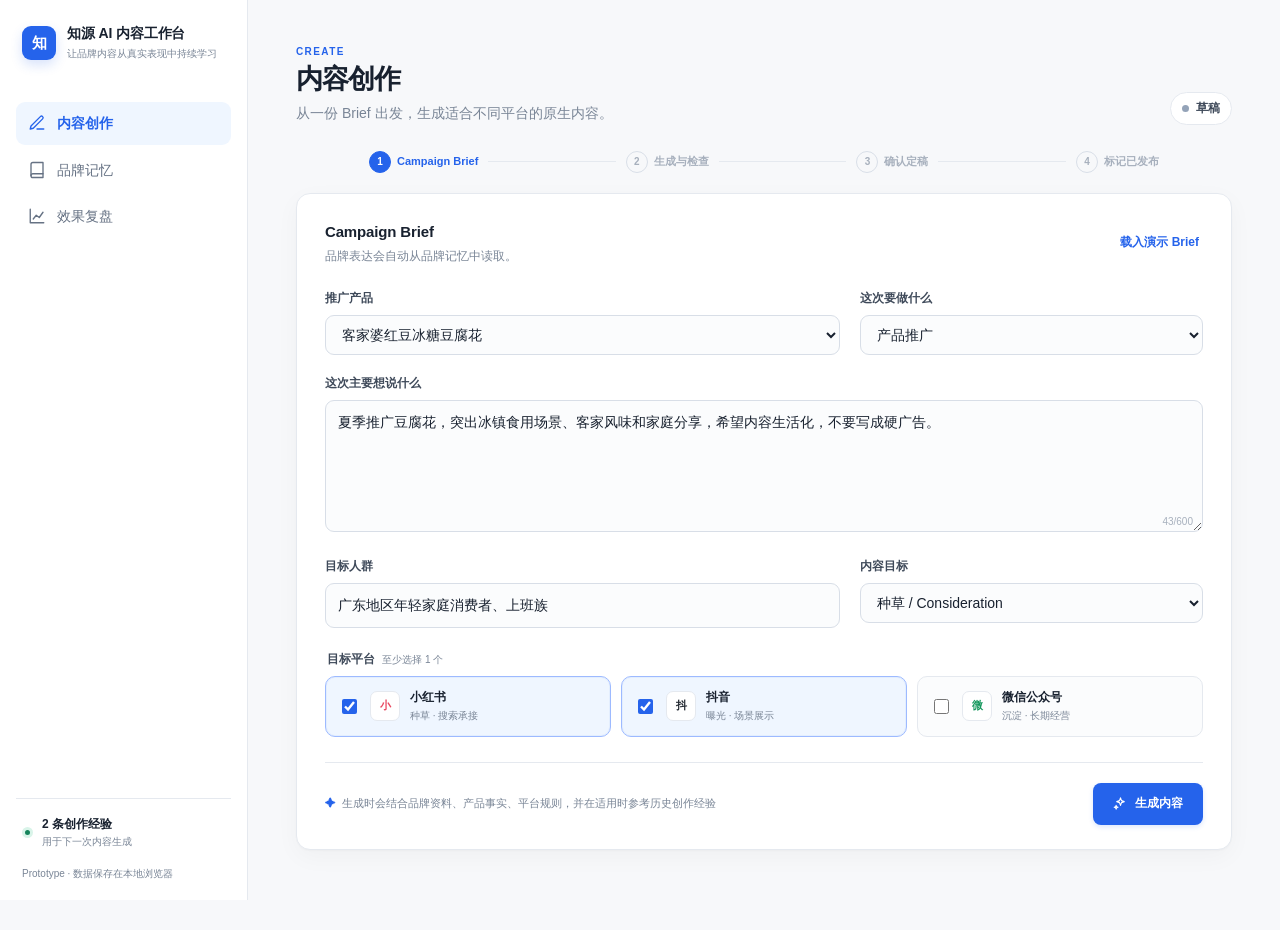
==== commit d85d486d: "polish: clarify demo workflow and user-facing copy" ====
--- a/index.html
+++ b/index.html
@@ -47,7 +47,7 @@
         <form class="surface brief-card" id="briefForm">
           <div class="section-heading">
             <div><h2>Campaign Brief</h2><p>品牌表达会自动从品牌记忆中读取。</p></div>
-            <button class="text-button" type="button" id="loadDemoButton">恢复演示 Brief</button>
+            <button class="text-button" type="button" id="loadDemoButton">载入演示 Brief</button>
           </div>
           <div class="form-grid">
             <label class="field field-wide-product"><span>推广产品</span><select id="productInput" required></select></label>
@@ -58,7 +58,7 @@
           </div>
           <fieldset class="channel-fieldset"><legend>目标平台 <span>至少选择 1 个</span></legend><div class="channel-options" id="channelOptions"></div></fieldset>
           <div class="primary-action-row">
-            <p><span class="spark" aria-hidden="true">✦</span> 生成时会读取品牌资料、产品事实、平台规则和相关创作经验</p>
+            <p><span class="spark" aria-hidden="true">✦</span> 生成时会结合品牌资料、产品事实、平台规则，并在适用时参考历史创作经验</p>
             <button class="button button-primary button-large" type="submit" id="generateButton"><svg viewBox="0 0 24 24"><path d="m12 3-1.6 4.4L6 9l4.4 1.6L12 15l1.6-4.4L18 9l-4.4-1.6Z"/><path d="m5 15-.9 2.1L2 18l2.1.9L5 21l.9-2.1L8 18l-2.1-.9Z"/></svg>生成内容</button>
           </div>
         </form>
@@ -74,7 +74,7 @@
           </section>
 
           <section class="outputs-section">
-            <div class="section-heading output-heading"><div><h2>平台内容</h2><p>每个平台使用独立的内容结构与表达规则。</p></div><button class="button button-secondary" type="button" id="exportButton"><svg viewBox="0 0 24 24"><path d="M12 3v12m0 0 4-4m-4 4-4-4"/><path d="M5 17v3h14v-3"/></svg>导出内容</button></div>
+            <div class="section-heading output-heading"><div><h2>平台内容</h2><p>同一 Brief 会按各平台的内容结构和表达习惯分别生成。</p></div><button class="button button-secondary" type="button" id="exportButton"><svg viewBox="0 0 24 24"><path d="M12 3v12m0 0 4-4m-4 4-4-4"/><path d="M5 17v3h14v-3"/></svg>导出内容</button></div>
             <div class="platform-tabs" id="platformTabs" role="tablist"></div><div id="platformPanels"></div>
           </section>
 
@@ -92,17 +92,17 @@
       </section>
 
       <section class="page" id="page-memory" data-page="memory">
-        <div class="page-header with-action"><div><p class="eyebrow">Memory</p><h1>品牌记忆</h1><p>管理稳定的品牌事实、产品资料，以及从真实表现中学习的创作经验。</p></div><button class="button button-primary" type="button" id="addMaterialButton">＋ 添加资料</button></div>
+        <div class="page-header with-action"><div><p class="eyebrow">Memory</p><h1>品牌记忆</h1><p>管理稳定的品牌事实、产品资料，以及从发布表现中沉淀的创作经验。</p></div><button class="button button-primary" type="button" id="addMaterialButton">＋ 添加资料</button></div>
         <div class="memory-tabs" role="tablist"><button class="is-active" type="button" data-memory-tab="brand">品牌资料</button><button type="button" data-memory-tab="products">产品资料</button><button type="button" data-memory-tab="experience">创作经验 <span id="experienceTabCount">0</span></button></div>
         <div id="memoryContent"></div>
       </section>
 
       <section class="page" id="page-performance" data-page="performance">
-        <div class="page-header"><div><p class="eyebrow">Measure & Learn</p><h1>效果复盘</h1><p>用同平台、相同内容目标下的历史表现，识别值得复用的创作方式。</p></div><span class="demo-chip" id="performanceSourceBadge">演示数据</span></div>
+        <div class="page-header"><div><p class="eyebrow">Measure & Learn</p><h1>效果复盘</h1><p>在同平台、相同内容目标下建立历史基线，识别值得复用的创作方式。</p></div><span class="demo-chip" id="performanceSourceBadge">演示数据</span></div>
         <div class="kpi-grid" id="kpiGrid"></div>
         <section class="surface performance-card">
-          <div class="section-heading"><div><h2>最近发布</h2><p>核心指标由 Campaign Goal 和平台 Profile 决定。</p></div><div class="section-actions"><span class="subtle-label">Demo / Manual</span><label class="button button-secondary file-button">导入表现 CSV<input id="performanceCsvFile" type="file" accept=".csv,text/csv"></label></div></div>
-          <div class="table-wrap"><table class="content-table"><thead><tr><th>内容</th><th>平台</th><th>发布时间</th><th>核心表现</th><th>相比历史</th><th>状态</th><th></th></tr></thead><tbody id="performanceTableBody"></tbody></table></div>
+          <div class="section-heading"><div><h2>最近发布</h2><p>系统会根据内容目标和平台选择当前最重要的核心指标。</p></div><div class="section-actions"><span class="subtle-label">演示 / 手动录入</span><label class="button button-secondary file-button">导入表现 CSV<input id="performanceCsvFile" type="file" accept=".csv,text/csv"></label></div></div>
+          <div class="table-wrap"><table class="content-table"><thead><tr><th>内容</th><th>平台</th><th>发布时间</th><th>核心表现</th><th>相对历史基线</th><th>状态</th><th></th></tr></thead><tbody id="performanceTableBody"></tbody></table></div>
           <div class="mobile-performance-list" id="mobilePerformanceList"></div>
         </section>
       </section>
@@ -112,18 +112,18 @@
   <div class="modal-backdrop" id="modalBackdrop" hidden></div>
   <dialog class="modal" id="publishModal">
     <form method="dialog" id="publishForm">
-      <div class="modal-head"><div><h2>标记已发布</h2><p>发布后可在效果复盘中录入真实表现。</p></div><button class="icon-button" type="button" data-close-dialog="publishModal" aria-label="关闭">×</button></div>
+      <div class="modal-head"><div><h2>标记已发布</h2><p>这里只记录发布状态，不会自动发布到平台；后续可在效果复盘中补充表现数据。</p></div><button class="icon-button" type="button" data-close-dialog="publishModal" aria-label="关闭">×</button></div>
       <div class="modal-body">
         <div class="field"><span>发布平台</span><div class="publish-channel-list" id="publishChannelList"></div></div>
         <label class="field"><span>发布时间</span><input id="publishTimeInput" type="datetime-local" required></label>
         <label class="field"><span>发布链接 <em>可选</em></span><input id="publishUrlInput" type="url" placeholder="https://"></label>
-        <fieldset class="source-options"><legend>数据获取方式</legend>
-          <label><input type="radio" name="dataSource" value="demo" checked><span>演示数据<small>新发布内容先显示“等待数据”</small></span></label>
-          <label><input type="radio" name="dataSource" value="manual"><span>手动录入<small>发布后在效果复盘中补充</small></span></label>
+        <fieldset class="source-options"><legend>后续表现数据来源</legend>
+          <label><input type="radio" name="dataSource" value="demo"><span>演示数据<small>仅用于展示完整闭环</small></span></label>
+          <label><input type="radio" name="dataSource" value="manual" checked><span>手动录入<small>发布后在效果复盘中补充</small></span></label>
           <label><input type="radio" name="dataSource" value="csv"><span>CSV 导入<small>后续从表格批量补充</small></span></label>
         </fieldset>
       </div>
-      <div class="modal-actions"><button class="button button-secondary" type="button" data-close-dialog="publishModal">取消</button><button class="button button-primary" type="submit" id="confirmPublishButton">确认发布</button></div>
+      <div class="modal-actions"><button class="button button-secondary" type="button" data-close-dialog="publishModal">取消</button><button class="button button-primary" type="submit" id="confirmPublishButton">确认记录</button></div>
     </form>
   </dialog>
 
@@ -134,7 +134,7 @@
   </dialog>
 
   <dialog class="modal modal-wide" id="materialModal">
-    <div class="modal-head"><div><h2>添加资料</h2><p>用户只需提供内容，系统会自动处理内部字段。</p></div><button class="icon-button" type="button" data-close-dialog="materialModal" aria-label="关闭">×</button></div>
+    <div class="modal-head"><div><h2>添加资料</h2><p>只需提供资料内容，内部检索字段由系统处理。</p></div><button class="icon-button" type="button" data-close-dialog="materialModal" aria-label="关闭">×</button></div>
     <div class="modal-body">
       <div class="mini-tabs" id="materialTabs"><button class="is-active" type="button" data-import-tab="manual">手动输入</button><button type="button" data-import-tab="paste">粘贴文本</button><button type="button" data-import-tab="upload">上传 JSON / CSV</button></div>
       <div class="import-panel is-active" data-import-panel="manual">
@@ -162,4 +162,4 @@
   <div class="toast-region" id="toastRegion" aria-live="polite" aria-atomic="true"></div>
   <script src="assets/app.js"></script>
 </body>
-</html>
+</html>
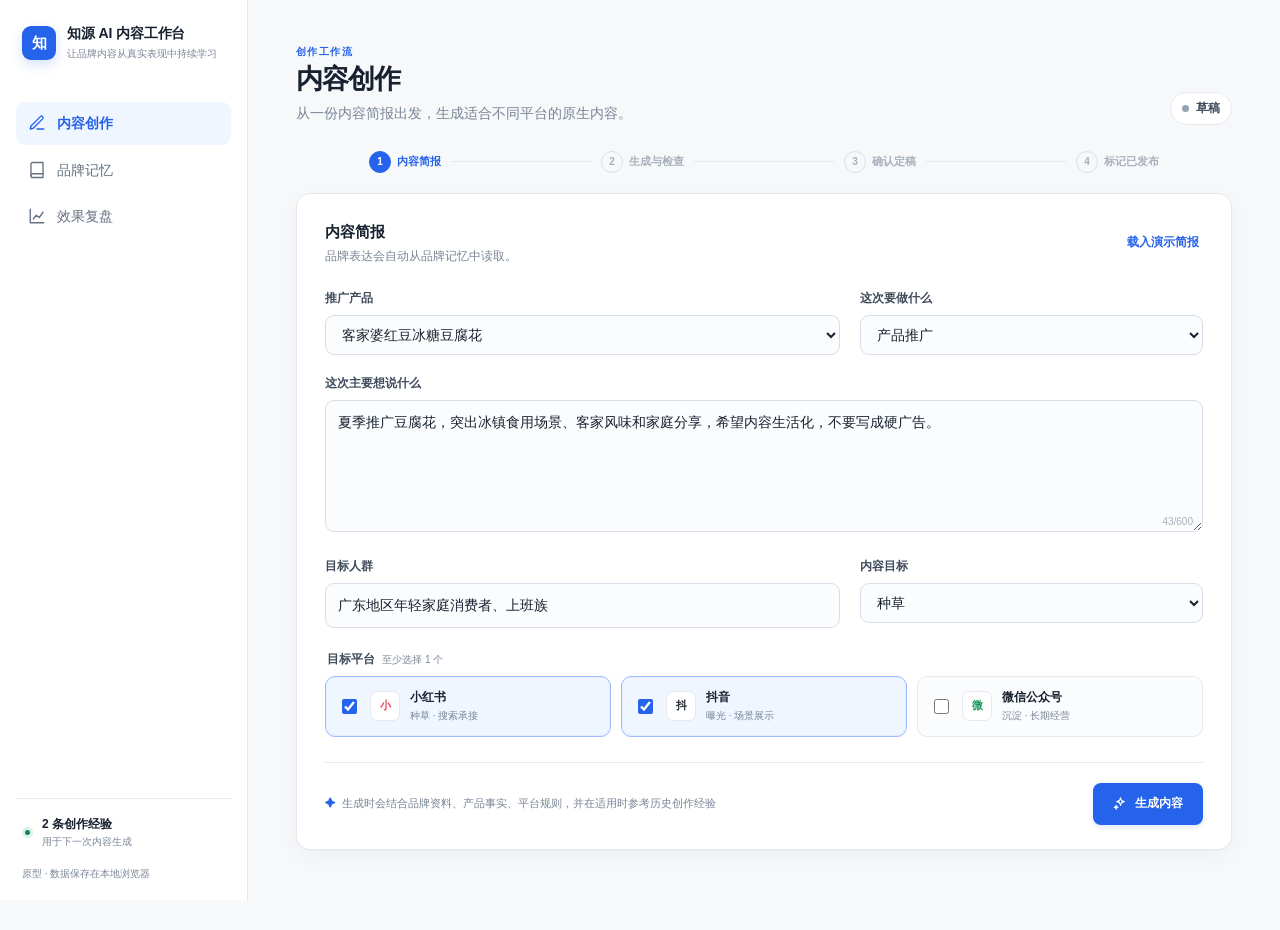
==== commit c87f6b74: "style: localize workbench interface copy" ====
--- a/index.html
+++ b/index.html
@@ -21,7 +21,7 @@
       </nav>
       <div class="sidebar-foot">
         <div class="learning-status"><span class="status-dot"></span><span><strong id="memoryCount">0 条创作经验</strong><small>用于下一次内容生成</small></span></div>
-        <p>Prototype · 数据保存在本地浏览器</p>
+        <p>原型 · 数据保存在本地浏览器</p>
       </div>
     </aside>
 
@@ -33,12 +33,12 @@
     <main class="main-content">
       <section class="page is-active" id="page-create" data-page="create">
         <div class="page-header">
-          <div><p class="eyebrow">Create</p><h1>内容创作</h1><p>从一份 Brief 出发，生成适合不同平台的原生内容。</p></div>
+          <div><p class="eyebrow">创作工作流</p><h1>内容创作</h1><p>从一份内容简报出发，生成适合不同平台的原生内容。</p></div>
           <div class="campaign-state" id="campaignStateBadge"><span></span>草稿</div>
         </div>
 
         <div class="workflow-steps" aria-label="内容工作流">
-          <span class="is-current" data-workflow="draft"><b>1</b>Campaign Brief</span><i></i>
+          <span class="is-current" data-workflow="draft"><b>1</b>内容简报</span><i></i>
           <span data-workflow="generated"><b>2</b>生成与检查</span><i></i>
           <span data-workflow="final"><b>3</b>确认定稿</span><i></i>
           <span data-workflow="published"><b>4</b>标记已发布</span>
@@ -46,15 +46,15 @@
 
         <form class="surface brief-card" id="briefForm">
           <div class="section-heading">
-            <div><h2>Campaign Brief</h2><p>品牌表达会自动从品牌记忆中读取。</p></div>
-            <button class="text-button" type="button" id="loadDemoButton">载入演示 Brief</button>
+            <div><h2>内容简报</h2><p>品牌表达会自动从品牌记忆中读取。</p></div>
+            <button class="text-button" type="button" id="loadDemoButton">载入演示简报</button>
           </div>
           <div class="form-grid">
             <label class="field field-wide-product"><span>推广产品</span><select id="productInput" required></select></label>
             <label class="field"><span>这次要做什么</span><select id="taskInput"><option value="产品推广">产品推广</option><option value="新品上市">新品上市</option><option value="日常种草">日常种草</option><option value="节日营销">节日营销</option><option value="促销活动">促销活动</option><option value="品牌故事">品牌故事</option></select></label>
             <label class="field field-full"><span>这次主要想说什么</span><textarea id="briefInput" rows="4" maxlength="600" required></textarea><small><span id="briefCharCount">0</span>/600</small></label>
             <label class="field"><span>目标人群</span><input id="audienceInput" type="text" required></label>
-            <label class="field"><span>内容目标</span><select id="goalInput"><option value="awareness">曝光 / Awareness</option><option value="engagement">互动 / Engagement</option><option value="consideration">种草 / Consideration</option><option value="traffic">引流 / Traffic</option><option value="conversion">转化 / Conversion</option></select></label>
+            <label class="field"><span>内容目标</span><select id="goalInput"><option value="awareness">曝光</option><option value="engagement">互动</option><option value="consideration">种草</option><option value="traffic">引流</option><option value="conversion">转化</option></select></label>
           </div>
           <fieldset class="channel-fieldset"><legend>目标平台 <span>至少选择 1 个</span></legend><div class="channel-options" id="channelOptions"></div></fieldset>
           <div class="primary-action-row">
@@ -74,7 +74,7 @@
           </section>
 
           <section class="outputs-section">
-            <div class="section-heading output-heading"><div><h2>平台内容</h2><p>同一 Brief 会按各平台的内容结构和表达习惯分别生成。</p></div><button class="button button-secondary" type="button" id="exportButton"><svg viewBox="0 0 24 24"><path d="M12 3v12m0 0 4-4m-4 4-4-4"/><path d="M5 17v3h14v-3"/></svg>导出内容</button></div>
+            <div class="section-heading output-heading"><div><h2>平台内容</h2><p>同一份内容简报会按各平台的内容结构和表达习惯分别生成。</p></div><button class="button button-secondary" type="button" id="exportButton"><svg viewBox="0 0 24 24"><path d="M12 3v12m0 0 4-4m-4 4-4-4"/><path d="M5 17v3h14v-3"/></svg>导出内容</button></div>
             <div class="platform-tabs" id="platformTabs" role="tablist"></div><div id="platformPanels"></div>
           </section>
 
@@ -92,16 +92,16 @@
       </section>
 
       <section class="page" id="page-memory" data-page="memory">
-        <div class="page-header with-action"><div><p class="eyebrow">Memory</p><h1>品牌记忆</h1><p>管理稳定的品牌事实、产品资料，以及从发布表现中沉淀的创作经验。</p></div><button class="button button-primary" type="button" id="addMaterialButton">＋ 添加资料</button></div>
+        <div class="page-header with-action"><div><p class="eyebrow">品牌资产</p><h1>品牌记忆</h1><p>管理稳定的品牌事实、产品资料，以及从发布表现中沉淀的创作经验。</p></div><button class="button button-primary" type="button" id="addMaterialButton">＋ 添加资料</button></div>
         <div class="memory-tabs" role="tablist"><button class="is-active" type="button" data-memory-tab="brand">品牌资料</button><button type="button" data-memory-tab="products">产品资料</button><button type="button" data-memory-tab="experience">创作经验 <span id="experienceTabCount">0</span></button></div>
         <div id="memoryContent"></div>
       </section>
 
       <section class="page" id="page-performance" data-page="performance">
-        <div class="page-header"><div><p class="eyebrow">Measure & Learn</p><h1>效果复盘</h1><p>在同平台、相同内容目标下建立历史基线，识别值得复用的创作方式。</p></div><span class="demo-chip" id="performanceSourceBadge">演示数据</span></div>
+        <div class="page-header"><div><p class="eyebrow">复盘学习</p><h1>效果复盘</h1><p>在同平台、相同内容目标下建立历史基线，识别值得复用的创作方式。</p></div><span class="demo-chip" id="performanceSourceBadge">演示数据</span></div>
         <div class="kpi-grid" id="kpiGrid"></div>
         <section class="surface performance-card">
-          <div class="section-heading"><div><h2>最近发布</h2><p>系统会根据内容目标和平台选择当前最重要的核心指标。</p></div><div class="section-actions"><span class="subtle-label">演示 / 手动录入</span><label class="button button-secondary file-button">导入表现 CSV<input id="performanceCsvFile" type="file" accept=".csv,text/csv"></label></div></div>
+          <div class="section-heading"><div><h2>最近发布</h2><p>系统会根据内容目标和平台选择当前最重要的核心指标。</p></div><div class="section-actions"><span class="subtle-label">演示数据 / 手动录入</span><label class="button button-secondary file-button">导入表现数据（CSV）<input id="performanceCsvFile" type="file" accept=".csv,text/csv"></label></div></div>
           <div class="table-wrap"><table class="content-table"><thead><tr><th>内容</th><th>平台</th><th>发布时间</th><th>核心表现</th><th>相对历史基线</th><th>状态</th><th></th></tr></thead><tbody id="performanceTableBody"></tbody></table></div>
           <div class="mobile-performance-list" id="mobilePerformanceList"></div>
         </section>
@@ -128,7 +128,7 @@
   </dialog>
 
   <dialog class="modal modal-wide" id="winnerModal">
-    <div class="modal-head"><div><span class="winner-kicker" id="winnerKicker">Winner 详情</span><h2 id="winnerTitle"></h2><p id="winnerMeta"></p></div><button class="icon-button" type="button" data-close-dialog="winnerModal" aria-label="关闭">×</button></div>
+    <div class="modal-head"><div><span class="winner-kicker" id="winnerKicker">高表现内容详情</span><h2 id="winnerTitle"></h2><p id="winnerMeta"></p></div><button class="icon-button" type="button" data-close-dialog="winnerModal" aria-label="关闭">×</button></div>
     <div class="modal-body" id="winnerBody"></div>
     <div class="modal-actions"><button class="button button-secondary" type="button" data-close-dialog="winnerModal">关闭</button><button class="button button-primary" type="button" id="learnExperienceButton">加入创作经验</button></div>
   </dialog>
@@ -136,15 +136,15 @@
   <dialog class="modal modal-wide" id="materialModal">
     <div class="modal-head"><div><h2>添加资料</h2><p>只需提供资料内容，内部检索字段由系统处理。</p></div><button class="icon-button" type="button" data-close-dialog="materialModal" aria-label="关闭">×</button></div>
     <div class="modal-body">
-      <div class="mini-tabs" id="materialTabs"><button class="is-active" type="button" data-import-tab="manual">手动输入</button><button type="button" data-import-tab="paste">粘贴文本</button><button type="button" data-import-tab="upload">上传 JSON / CSV</button></div>
+      <div class="mini-tabs" id="materialTabs"><button class="is-active" type="button" data-import-tab="manual">手动输入</button><button type="button" data-import-tab="paste">粘贴文本</button><button type="button" data-import-tab="upload">上传资料文件</button></div>
       <div class="import-panel is-active" data-import-panel="manual">
         <label class="field"><span>资料类型</span><select id="materialType"><option value="brand">品牌资料</option><option value="product">产品资料</option></select></label>
         <label class="field"><span>标题</span><input id="materialTitle" placeholder="例如：品牌表达风格"></label>
         <label class="field"><span>内容</span><textarea id="materialText" rows="5" placeholder="输入需要保存的资料"></textarea></label>
       </div>
-      <div class="import-panel" data-import-panel="paste"><label class="field"><span>粘贴文本或 JSON</span><textarea id="pastedMaterial" rows="9" placeholder="可以粘贴普通文本，也可以粘贴 JSON 数组"></textarea></label></div>
+      <div class="import-panel" data-import-panel="paste"><label class="field"><span>粘贴文本或结构化数据</span><textarea id="pastedMaterial" rows="9" placeholder="可以粘贴普通文本，也可以粘贴结构化数据"></textarea></label></div>
       <div class="import-panel" data-import-panel="upload">
-        <label class="upload-zone" for="materialFile"><svg viewBox="0 0 24 24"><path d="M12 16V4m0 0L8 8m4-4 4 4"/><path d="M4 14v5h16v-5"/></svg><strong>选择 JSON 或 CSV 文件</strong><span>支持 .json、.csv</span><input id="materialFile" type="file" accept=".json,.csv,application/json,text/csv"></label><p class="file-name" id="materialFileName">尚未选择文件</p>
+        <label class="upload-zone" for="materialFile"><svg viewBox="0 0 24 24"><path d="M12 16V4m0 0L8 8m4-4 4 4"/><path d="M4 14v5h16v-5"/></svg><strong>选择资料文件（JSON / CSV）</strong><span>支持 JSON、CSV 格式</span><input id="materialFile" type="file" accept=".json,.csv,application/json,text/csv"></label><p class="file-name" id="materialFileName">尚未选择文件</p>
       </div>
       <div class="import-feedback" id="importFeedback" hidden></div>
     </div>
